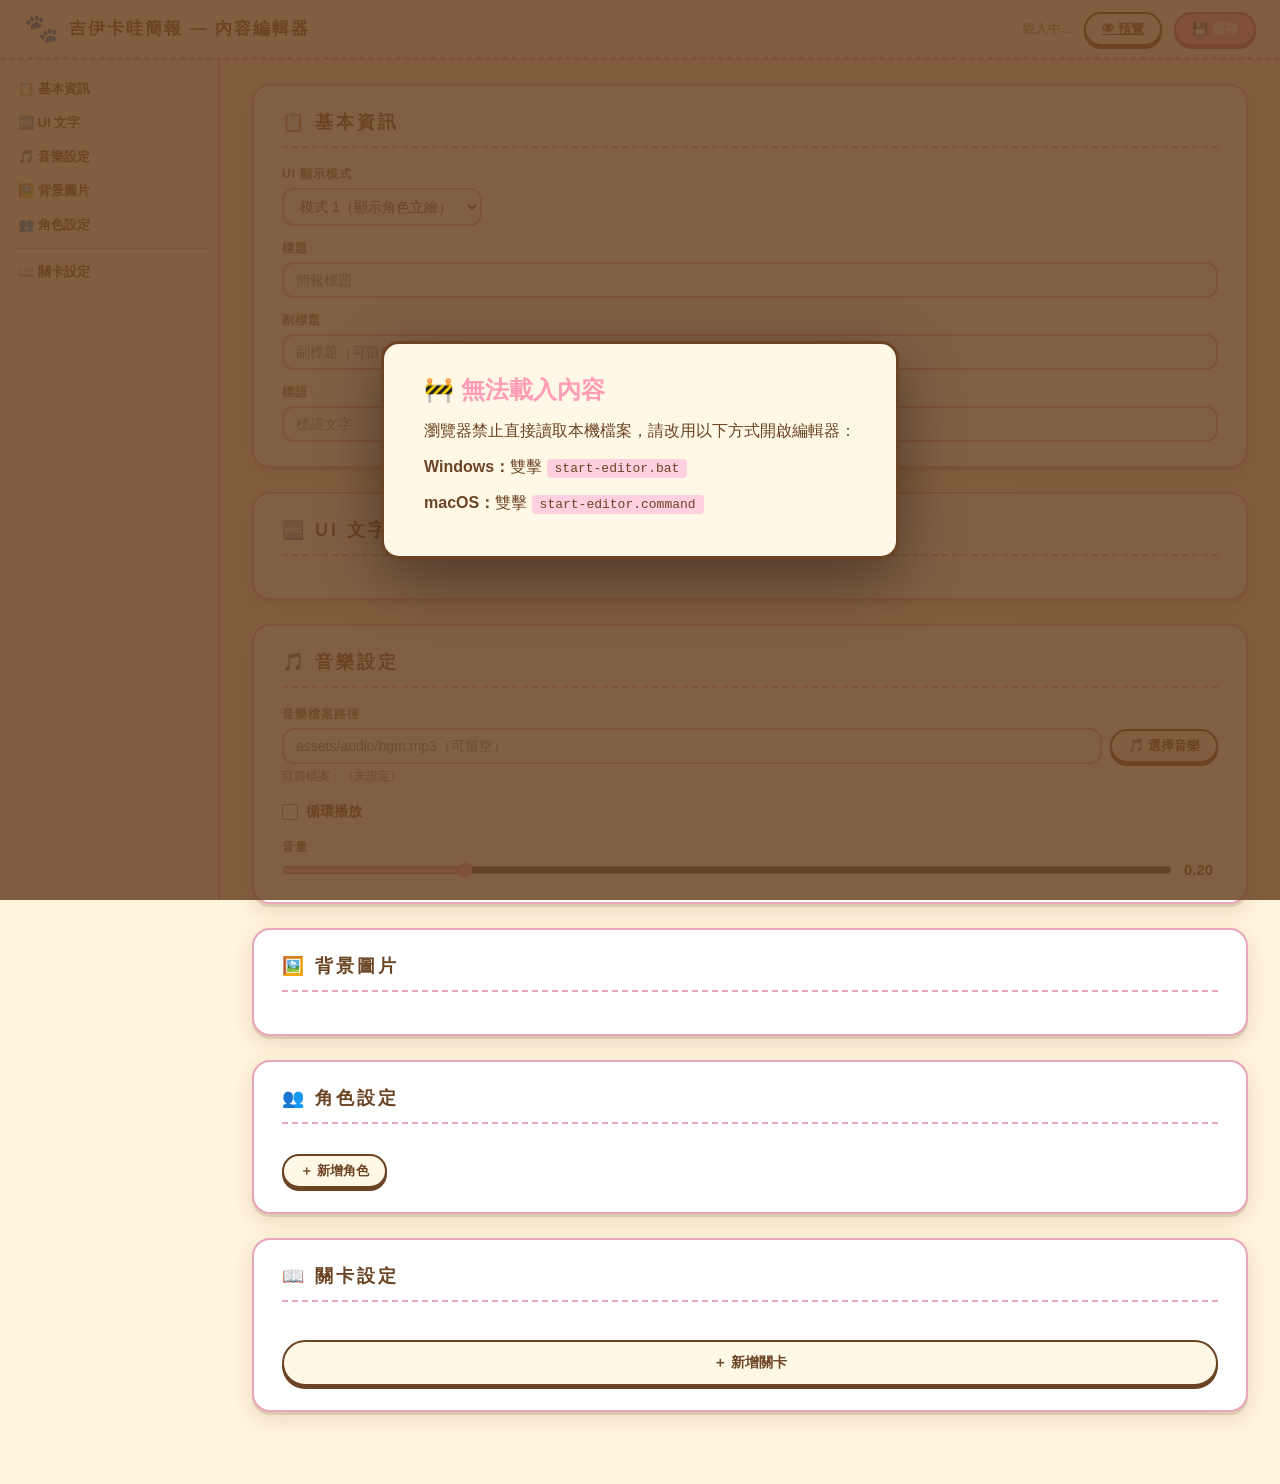
==== editor.html @ a942330a "feat: 新增內容編輯器" ====
<!DOCTYPE html>
<html lang="zh-Hant">
<head>
<meta charset="UTF-8">
<meta name="viewport" content="width=device-width,initial-scale=1">
<title>內容編輯器 — 吉伊卡哇敏捷簡報</title>
<style>
/* ============================================================
   CSS 變數（與 style.css 完全一致）
   ============================================================ */
:root {
  --pink:        #FFD1E0;
  --pink-deep:   #FF9DB7;
  --cream:       #FFF8E7;
  --brown:       #6B4423;
  --brown-soft:  #8B6B47;
  --mint:        #7FC8A9;
  --gold:        #FFB84D;
  --sky:         #CFE8F5;
  --bg:          #FFF4DC;
  --line:        #E8A6B8;
  --shadow:      rgba(107,68,35,0.15);
  --shadow-deep: rgba(107,68,35,0.3);
  --font-tc:     "Noto Sans TC","PingFang TC","微軟正黑體",sans-serif;
  --radius:      18px;
  --radius-sm:   12px;
  --header-h:    60px;
  --sidebar-w:   220px;
}

/* ── 基礎重設 ── */
*   { box-sizing: border-box; margin: 0; padding: 0; }
[hidden] { display: none !important; }
body {
  font-family: var(--font-tc);
  color: var(--brown);
  background: var(--bg);
  min-height: 100vh;
}

/* ============================================================
   Header（固定頂部）
   ============================================================ */
#top-header {
  position: fixed; top: 0; left: 0; right: 0;
  height: var(--header-h); z-index: 1000;
  display: flex; align-items: center; justify-content: space-between;
  padding: 0 24px;
  background: rgba(255,248,231,0.97);
  border-bottom: 3px dashed var(--line);
  backdrop-filter: blur(4px);
}
.header-left  { display: flex; align-items: center; gap: 10px; }
.header-logo  { font-size: 28px; }
.header-title { font-size: 17px; font-weight: 900; color: var(--brown); letter-spacing: 2px; }
.header-right { display: flex; align-items: center; gap: 12px; }
.save-status  {
  font-size: 13px; color: var(--brown-soft);
  min-width: 90px; text-align: right;
}
.save-status.ok    { color: var(--mint); font-weight: 700; }
.save-status.error { color: #c00; font-weight: 700; }

/* ============================================================
   Sidebar（固定左側導覽）
   ============================================================ */
#sidebar {
  position: fixed; top: var(--header-h); left: 0; bottom: 0;
  width: var(--sidebar-w); z-index: 100;
  background: var(--cream);
  border-right: 2px solid var(--line);
  overflow-y: auto; padding: 12px 0;
}
.nav-link, .nav-sub-link {
  display: block; padding: 8px 18px;
  color: var(--brown); text-decoration: none;
  font-size: 13px; font-weight: 700;
  transition: background 0.12s;
  white-space: nowrap; overflow: hidden; text-overflow: ellipsis;
}
.nav-link:hover, .nav-sub-link:hover { background: var(--pink); }
.nav-sub-link {
  font-size: 11px; font-weight: 400; padding-left: 30px;
  color: var(--brown-soft);
}
.nav-divider { height: 1px; background: var(--line); margin: 6px 12px; }

/* ============================================================
   主內容區
   ============================================================ */
#main-content {
  margin-left: var(--sidebar-w);
  padding: calc(var(--header-h) + 24px) 32px 48px;
  min-height: 100vh;
}

/* ============================================================
   Section 卡片
   ============================================================ */
.editor-section {
  background: white;
  border-radius: var(--radius);
  border: 2px solid var(--line);
  box-shadow: 0 3px 0 var(--shadow), 0 6px 20px var(--shadow);
  padding: 24px 28px;
  margin-bottom: 24px;
  scroll-margin-top: calc(var(--header-h) + 16px);
}
.section-title {
  font-size: 18px; font-weight: 900;
  color: var(--brown); letter-spacing: 3px;
  margin-bottom: 18px; padding-bottom: 12px;
  border-bottom: 2px dashed var(--line);
}

/* ============================================================
   按鈕（與 index.html .btn 一致）
   ============================================================ */
.btn {
  padding: 6px 16px;
  border-radius: 999px;
  background: var(--cream);
  color: var(--brown);
  font-weight: 700; font-size: 13px;
  font-family: var(--font-tc);
  border: 2px solid var(--brown);
  box-shadow: 0 3px 0 var(--brown);
  cursor: pointer;
  transition: all 0.12s ease;
  white-space: nowrap;
  user-select: none;
}
.btn:hover  { transform: translateY(-1px); box-shadow: 0 4px 0 var(--brown); }
.btn:active { transform: translateY(2px);  box-shadow: 0 1px 0 var(--brown); }
.btn:disabled { opacity: 0.4; cursor: not-allowed; transform: none; }
.btn.primary {
  background: var(--pink-deep); color: #fff;
  border-color: #b85a75; box-shadow: 0 3px 0 #b85a75;
}
.btn.primary:hover { box-shadow: 0 4px 0 #b85a75; }
.btn.danger {
  background: #fff0f0; color: #c00;
  border-color: #f99; box-shadow: 0 3px 0 #fcc;
}
.btn.danger:hover { background: #ffe5e5; }
.btn-lg { padding: 10px 28px; font-size: 16px; }

/* ============================================================
   表單元件
   ============================================================ */
.field-label {
  display: block; font-size: 12px; font-weight: 700;
  color: var(--brown-soft); letter-spacing: 1px;
  margin-bottom: 5px; margin-top: 14px;
}
.field-label:first-child { margin-top: 0; }
.field-input, .field-textarea, .field-select {
  width: 100%; padding: 8px 12px;
  border: 2px solid var(--line); border-radius: var(--radius-sm);
  background: #fff; color: var(--brown);
  font-family: var(--font-tc); font-size: 14px;
  transition: border-color 0.15s;
}
.field-input:focus, .field-textarea:focus, .field-select:focus {
  outline: none; border-color: var(--pink-deep);
  box-shadow: 0 0 0 3px rgba(255,157,183,0.2);
}
.field-textarea { resize: vertical; min-height: 60px; }
.field-select   { cursor: pointer; }

.upload-row {
  display: flex; gap: 8px; align-items: center; margin-bottom: 4px;
}
.upload-row .field-input { flex: 1; }

.inline-check {
  display: flex; align-items: center; gap: 8px; padding: 4px 0;
}
.inline-check input[type=checkbox] {
  width: 16px; height: 16px; accent-color: var(--pink-deep); cursor: pointer;
}
.inline-check label { font-size: 14px; font-weight: 700; color: var(--brown); cursor: pointer; }

/* ============================================================
   UI 文字欄位格狀佈局
   ============================================================ */
#ui-fields-grid {
  display: grid; grid-template-columns: repeat(auto-fill, minmax(250px, 1fr));
  gap: 6px 20px;
}
#ui-fields-grid .field-label { margin-top: 0; }

/* ============================================================
   音樂設定
   ============================================================ */
.audio-info { font-size: 12px; color: var(--brown-soft); margin-bottom: 4px; }
.volume-row { display: flex; align-items: center; gap: 12px; }
.volume-row input[type=range] { flex: 1; accent-color: var(--pink-deep); }
.volume-val { font-weight: 900; color: var(--brown); min-width: 34px; font-size: 15px; }

/* ============================================================
   背景圖片
   ============================================================ */
.bg-card {
  border: 2px solid var(--line); border-radius: var(--radius-sm);
  overflow: hidden; margin-bottom: 14px;
}
.bg-card-inner {
  display: flex; gap: 16px; padding: 14px;
  background: var(--cream); align-items: flex-start;
}
.bg-preview-wrap {
  width: 160px; height: 90px; flex-shrink: 0;
  background: var(--sky); border-radius: 8px; overflow: hidden;
  display: flex; align-items: center; justify-content: center;
}
.bg-preview-img { width: 100%; height: 100%; object-fit: cover; }
.bg-controls { flex: 1; }
.bg-label { font-size: 14px; font-weight: 900; color: var(--brown); margin-bottom: 10px; }

/* ============================================================
   角色卡片格狀佈局
   ============================================================ */
#characters-container {
  display: grid; grid-template-columns: repeat(auto-fill, minmax(230px, 1fr)); gap: 14px;
}
.char-card {
  border: 2px solid var(--line); border-radius: var(--radius-sm);
  overflow: hidden; background: white;
  box-shadow: 0 2px 0 var(--shadow);
}
.char-card-header {
  padding: 12px; display: flex; align-items: flex-start;
  gap: 8px; background: var(--pink);
  border-bottom: 2px solid var(--line);
}
.char-img-wrap { position: relative; width: 76px; flex-shrink: 0; }
.char-preview-img {
  width: 76px; height: 76px; object-fit: contain;
  border-radius: 8px; background: transparent; display: block;
}
.char-upload-btn {
  display: block; width: 100%; margin-top: 5px;
  font-size: 10px; padding: 3px 6px; text-align: center;
}
.char-card-meta { flex: 1; min-width: 0; }
.char-key-input {
  font-family: monospace !important;
  font-size: 13px; padding: 5px 8px !important;
  letter-spacing: 0.5px;
}
.char-delete-btn {
  flex-shrink: 0; padding: 4px 9px !important;
  font-size: 12px !important; align-self: flex-start;
}
.char-card-body { padding: 12px 14px; }
.color-row { display: flex; align-items: center; gap: 8px; margin-top: 4px; }
.color-row input[type=color] {
  width: 34px; height: 34px;
  border: 2px solid var(--line); border-radius: 8px;
  cursor: pointer; padding: 2px; background: white;
}
.color-text { flex: 1; }
.color-preview {
  width: 22px; height: 22px; border-radius: 50%;
  border: 2px solid var(--line); flex-shrink: 0;
}

/* ============================================================
   關卡卡片
   ============================================================ */
.slides-wrapper { display: flex; flex-direction: column; gap: 14px; }
.slide-card {
  border: 2px solid var(--line); border-radius: var(--radius-sm);
  overflow: hidden; background: white; box-shadow: 0 2px 0 var(--shadow);
}
.slide-card-header {
  display: flex; align-items: center; gap: 10px;
  padding: 10px 16px; background: var(--cream);
  border-bottom: 2px dashed var(--line);
}
.slide-badge {
  width: 28px; height: 28px; border-radius: 50%;
  background: var(--pink-deep); color: white;
  display: flex; align-items: center; justify-content: center;
  font-weight: 900; font-size: 14px; flex-shrink: 0;
}
.slide-title-inline { flex: 1; font-size: 14px; font-weight: 700; }
.slide-card-actions { display: flex; gap: 5px; }
.slide-card-actions .btn { padding: 4px 10px; font-size: 12px; }
.slide-card-body { padding: 14px 16px; }

/* ── 關卡內子區塊 ── */
.field-section {
  margin-bottom: 12px; padding: 12px 14px;
  background: var(--cream); border-radius: var(--radius-sm);
  border: 1px solid var(--line);
}
.field-section:last-child { margin-bottom: 0; }
.field-section-title {
  font-size: 12px; font-weight: 900; color: var(--brown);
  letter-spacing: 2px; margin-bottom: 10px; padding-bottom: 6px;
  border-bottom: 1px dashed var(--line);
}

/* ============================================================
   地標編輯器（地圖預覽 + 拖曳）
   ============================================================ */
.landmark-editor {
  display: flex; gap: 16px; align-items: flex-start; flex-wrap: wrap;
}
.landmark-fields { width: 160px; flex-shrink: 0; }
.xy-row { display: flex; gap: 8px; }
.xy-item { flex: 1; min-width: 0; }
.xy-item .field-input { padding: 6px 8px; width: 100%; }

.emoji-row { display: flex; flex-direction: column; gap: 6px; }
.emoji-input { font-size: 18px !important; width: 60px !important; text-align: center; }
.emoji-presets { display: flex; flex-wrap: wrap; gap: 4px; }
.emoji-preset-btn {
  width: 28px; height: 28px; padding: 0;
  border-radius: 6px; font-size: 16px;
  background: var(--cream); border: 1px solid var(--line);
  cursor: pointer; transition: background 0.1s;
  display: flex; align-items: center; justify-content: center;
}
.emoji-preset-btn:hover { background: var(--pink); }

.landmark-map-preview {
  position: relative; flex: 1; min-width: 200px; max-width: 50%;
  border-radius: var(--radius-sm); border: 2px solid var(--line);
  overflow: hidden; cursor: crosshair;
  box-shadow: 0 2px 8px var(--shadow);
  background: var(--sky);
}
.lm-map-img {
  display: block; width: 100%; height: auto;
  pointer-events: none; user-select: none;
}
.lm-pin {
  position: absolute; transform: translate(-50%, -50%);
  font-size: 24px; cursor: grab;
  filter: drop-shadow(0 2px 5px rgba(0,0,0,0.5));
  user-select: none; touch-action: none; z-index: 2;
}
.lm-pin:active { cursor: grabbing; filter: drop-shadow(0 2px 12px rgba(0,0,0,0.8)); }
.lm-preview-hint {
  position: absolute; bottom: 0; left: 0; right: 0;
  text-align: center; font-size: 10px; color: var(--brown);
  background: rgba(255,248,231,0.88); padding: 3px 0;
  pointer-events: none;
}

/* ============================================================
   角色勾選方塊
   ============================================================ */
.chars-container { display: flex; flex-wrap: wrap; gap: 8px; }
.char-check-label {
  display: flex; align-items: center; gap: 5px;
  padding: 4px 10px 4px 6px;
  border: 2px solid var(--line); border-radius: 999px;
  cursor: pointer; font-size: 12px; font-weight: 700;
  background: white; transition: background 0.12s, border-color 0.12s;
  user-select: none;
}
.char-check-label.checked { background: var(--pink); border-color: var(--pink-deep); }
.char-check-label input[type=checkbox] { display: none; }
.char-check-img {
  width: 22px; height: 22px; object-fit: contain; border-radius: 4px;
}

/* ============================================================
   重點列表
   ============================================================ */
.points-list { display: flex; flex-direction: column; gap: 8px; margin-bottom: 8px; }
.point-row {
  display: flex; align-items: flex-start; gap: 8px;
  padding: 8px; background: white;
  border: 1px solid var(--line); border-radius: var(--radius-sm);
}
.point-type-badge {
  flex-shrink: 0; font-size: 10px; font-weight: 700;
  padding: 2px 8px; border-radius: 999px; white-space: nowrap;
}
.text-badge { background: var(--sky);  color: var(--brown); }
.img-badge  { background: var(--pink); color: var(--brown); }
.point-value { flex: 1; }
.point-thumb {
  width: 56px; height: 56px; object-fit: cover;
  border-radius: 6px; flex-shrink: 0;
}
.point-actions { display: flex; flex-direction: column; gap: 4px; flex-shrink: 0; }
.point-actions .btn { padding: 3px 8px; font-size: 11px; }
.add-btns { display: flex; gap: 8px; flex-wrap: wrap; }

/* ============================================================
   對話腳本列表
   ============================================================ */
.dialogues-list { display: flex; flex-direction: column; gap: 8px; margin-bottom: 8px; }
.dialogue-row {
  display: flex; gap: 8px; align-items: flex-start;
  padding: 8px; background: white;
  border: 1px solid var(--line); border-radius: var(--radius-sm);
}
.dlg-speaker { flex-shrink: 0; max-width: 110px; }
.dlg-text { flex: 1; }
.dlg-actions { display: flex; flex-direction: column; gap: 4px; flex-shrink: 0; }
.dlg-actions .btn { padding: 3px 8px; font-size: 11px; }

/* ============================================================
   Toast 通知
   ============================================================ */
#toast {
  position: fixed; bottom: 24px; right: 24px;
  padding: 12px 22px; border-radius: 999px;
  font-weight: 700; font-size: 14px;
  z-index: 9999; box-shadow: 0 4px 16px rgba(0,0,0,0.15);
}
#toast.toast-ok    { background: var(--mint); color: white; }
#toast.toast-error { background: #d44; color: white; }
@keyframes toastIn {
  from { opacity: 0; transform: translateY(12px); }
  to   { opacity: 1; transform: translateY(0); }
}
#toast:not([hidden]) { animation: toastIn 0.2s ease; }

/* ============================================================
   捲動條
   ============================================================ */
#sidebar::-webkit-scrollbar { width: 5px; }
#sidebar::-webkit-scrollbar-thumb { background: var(--line); border-radius: 3px; }

/* ── 新增關卡按鈕 ── */
#btn-add-slide {
  width: 100%; padding: 12px; font-size: 14px;
  text-align: center; margin-top: 20px;
}

/* ── 載入失敗提示（與 index.html 一致） ── */
.load-error {
  position: fixed; inset: 0;
  background: rgba(107,68,35,0.85);
  display: flex; align-items: center; justify-content: center;
  z-index: 9999;
}
.load-error[hidden] { display: none; }
.load-error-box {
  background: var(--cream);
  border: 3px solid var(--brown);
  border-radius: var(--radius);
  padding: 30px 40px; max-width: 560px;
  box-shadow: 0 20px 60px rgba(0,0,0,0.4);
}
.load-error-box h2 { color: var(--pink-deep); margin-bottom: 12px; }
.load-error-box p  { color: var(--brown); margin: 10px 0; line-height: 1.6; }
.load-error-box code {
  background: var(--pink); padding: 2px 8px;
  border-radius: 4px; color: var(--brown);
}
</style>
</head>
<body>

<!-- ════════ 固定頂部 Header ════════ -->
<header id="top-header">
  <div class="header-left">
    <span class="header-logo">🐾</span>
    <span class="header-title">吉伊卡哇簡報 — 內容編輯器</span>
  </div>
  <div class="header-right">
    <span id="save-status" class="save-status"></span>
    <a href="index.html" target="_blank" class="btn" title="在新分頁預覽簡報">👁 預覽</a>
    <button id="btn-save" class="btn primary">💾 儲存</button>
  </div>
</header>

<!-- ════════ 側邊導覽 ════════ -->
<nav id="sidebar">
  <a class="nav-link" href="#section-basic">📋 基本資訊</a>
  <a class="nav-link" href="#section-ui">🔤 UI 文字</a>
  <a class="nav-link" href="#section-audio">🎵 音樂設定</a>
  <a class="nav-link" href="#section-backgrounds">🖼️ 背景圖片</a>
  <a class="nav-link" href="#section-characters">👥 角色設定</a>
  <div class="nav-divider"></div>
  <div id="nav-slides">
    <a class="nav-link" href="#section-slides">📖 關卡設定</a>
  </div>
</nav>

<!-- ════════ 主內容 ════════ -->
<main id="main-content">

  <!-- ── 區塊 1：基本資訊 ── -->
  <section id="section-basic" class="editor-section">
    <h2 class="section-title">📋 基本資訊</h2>
    <label class="field-label">UI 顯示模式</label>
    <select id="f-mode" class="field-select" style="width:auto">
      <option value="1">模式 1（顯示角色立繪）</option>
      <option value="2">模式 2（隱藏角色立繪）</option>
    </select>
    <label class="field-label">標題</label>
    <input type="text" id="f-meta-title" class="field-input" placeholder="簡報標題">
    <label class="field-label">副標題</label>
    <input type="text" id="f-meta-subtitle" class="field-input" placeholder="副標題（可留空）">
    <label class="field-label">標語</label>
    <input type="text" id="f-meta-tagline" class="field-input" placeholder="標語文字">
  </section>

  <!-- ── 區塊 2：UI 文字 ── -->
  <section id="section-ui" class="editor-section">
    <h2 class="section-title">🔤 UI 文字</h2>
    <div id="ui-fields-grid"></div>
  </section>

  <!-- ── 區塊 3：音樂設定 ── -->
  <section id="section-audio" class="editor-section">
    <h2 class="section-title">🎵 音樂設定</h2>
    <label class="field-label">音樂檔案路徑</label>
    <div class="upload-row">
      <input type="text" id="f-audio-src" class="field-input" placeholder="assets/audio/bgm.mp3（可留空）">
      <button class="btn" onclick="document.getElementById('fi-audio').click()">🎵 選擇音樂</button>
      <input type="file" id="fi-audio" accept=".mp3,.wav,.ogg,.m4a" style="display:none">
    </div>
    <div class="audio-info">目前檔案：<span id="audio-current">（未設定）</span></div>
    <div class="inline-check" style="margin-top:14px">
      <input type="checkbox" id="f-audio-loop">
      <label for="f-audio-loop">循環播放</label>
    </div>
    <label class="field-label">音量</label>
    <div class="volume-row">
      <input type="range" id="f-audio-volume" min="0" max="1" step="0.05" value="0.2">
      <span class="volume-val" id="audio-vol-display">0.20</span>
    </div>
  </section>

  <!-- ── 區塊 4：背景圖片 ── -->
  <section id="section-backgrounds" class="editor-section">
    <h2 class="section-title">🖼️ 背景圖片</h2>
    <div id="backgrounds-container"></div>
  </section>

  <!-- ── 區塊 5：角色設定 ── -->
  <section id="section-characters" class="editor-section">
    <h2 class="section-title">👥 角色設定</h2>
    <div id="characters-container"></div>
    <button class="btn" id="btn-add-char" style="margin-top:12px">＋ 新增角色</button>
  </section>

  <!-- ── 區塊 6：關卡設定 ── -->
  <section id="section-slides" class="editor-section">
    <h2 class="section-title">📖 關卡設定</h2>
    <div id="slides-container" class="slides-wrapper"></div>
    <button class="btn" id="btn-add-slide">＋ 新增關卡</button>
  </section>

</main>

<!-- Toast 通知 -->
<div id="toast" hidden></div>

<!-- 載入失敗提示（直接雙擊開啟時顯示） -->
<div id="load-error" class="load-error" hidden>
  <div class="load-error-box">
    <h2>🚧 無法載入內容</h2>
    <p>瀏覽器禁止直接讀取本機檔案，請改用以下方式開啟編輯器：</p>
    <p><strong>Windows：</strong>雙擊 <code>start-editor.bat</code></p>
    <p><strong>macOS：</strong>雙擊 <code>start-editor.command</code></p>
  </div>
</div>

<!-- ════════════════════════════════════════════════════════════
     JavaScript
     ════════════════════════════════════════════════════════════ -->
<script>
"use strict";

// ── 全域狀態 ──────────────────────────────────────────────────
let content  = null;
let isDirty  = false;

const IMG_EXT_RE = /\.(png|jpe?g|gif|webp|svg)$/i;

const UI_FIELD_DEFS = [
  ["enterButton",       "進入按鈕文字"],
  ["backToMap",         "返回地圖按鈕"],
  ["prev",              "上一關按鈕"],
  ["next",              "下一關按鈕"],
  ["progressLabel",     "進度標籤"],
  ["mapTitle",          "地圖標題"],
  ["mapHint",           "地圖提示文字"],
  ["allClearTitle",     "全通關標題"],
  ["allClearText",      "全通關說明"],
  ["resetConfirmTitle", "重置確認標題"],
  ["resetConfirmText",  "重置確認說明"],
  ["skipHint",          "跳過提示"],
  ["resetProgress",     "重置按鈕文字"],
  ["dialogueEnd",       "對話結束標記"],
];

// ── 初始化 ────────────────────────────────────────────────────
document.addEventListener("DOMContentLoaded", init);

async function init() {
  showStatus("載入中...", "");
  try {
    const res = await fetch("/api/content");
    if (!res.ok) throw new Error("HTTP " + res.status);
    content = await res.json();
    renderAll();
    showStatus("已載入", "ok");
  } catch (e) {
    document.getElementById("load-error").hidden = false;
  }
}

function renderAll() {
  renderBasic();
  renderUI();
  renderAudio();
  renderBackgrounds();
  renderCharacters();
  renderSlides();
  setTimeout(bindDirtyTracking, 200);
}

// ── 區塊 1：基本資訊 ──────────────────────────────────────────
function renderBasic() {
  setVal("f-mode",          content.mode            ?? "1");
  setVal("f-meta-title",    content.meta?.title     ?? "");
  setVal("f-meta-subtitle", content.meta?.subtitle  ?? "");
  setVal("f-meta-tagline",  content.meta?.tagline   ?? "");
}

// ── 區塊 2：UI 文字 ───────────────────────────────────────────
function renderUI() {
  const grid = document.getElementById("ui-fields-grid");
  grid.innerHTML = "";
  UI_FIELD_DEFS.forEach(([key, label]) => {
    const div = document.createElement("div");
    div.innerHTML = `
      <label class="field-label">${escHtml(label)}</label>
      <input type="text" id="f-ui-${key}" class="field-input"
             value="${escHtml(content.ui?.[key] ?? "")}">
    `;
    grid.appendChild(div);
  });
}

// ── 區塊 3：音樂設定 ─────────────────────────────────────────
function renderAudio() {
  const cfg = content.audio || {};
  setVal("f-audio-src", cfg.src || "");
  document.getElementById("f-audio-loop").checked = cfg.loop !== false;
  const vol = typeof cfg.volume === "number" ? cfg.volume : 0.2;
  document.getElementById("f-audio-volume").value = vol;
  document.getElementById("audio-vol-display").textContent = vol.toFixed(2);
  document.getElementById("audio-current").textContent =
    cfg.src ? cfg.src.split("/").pop() : "（未設定）";

  document.getElementById("f-audio-volume").addEventListener("input", function () {
    document.getElementById("audio-vol-display").textContent =
      parseFloat(this.value).toFixed(2);
  });

  document.getElementById("fi-audio").addEventListener("change", function () {
    handleMediaUpload(this, "assets/audio", "f-audio-src", null, null, path => {
      document.getElementById("audio-current").textContent = path.split("/").pop();
    });
  });
}

// ── 區塊 4：背景圖片 ─────────────────────────────────────────
function renderBackgrounds() {
  const container = document.getElementById("backgrounds-container");
  const bg = content.backgrounds || {};
  const entries = [
    ["welcome", "歡迎頁背景"],
    ["map",     "地圖背景"],
  ];
  container.innerHTML = "";
  entries.forEach(([key, label]) => {
    const val = bg[key] || "";
    const card = document.createElement("div");
    card.className = "bg-card";
    card.innerHTML = `
      <div class="bg-card-inner">
        <div class="bg-preview-wrap">
          <img id="prev-bg-${key}" class="bg-preview-img"
               src="${escHtml(val)}" alt="${escHtml(label)}"
               onerror="this.style.opacity='0.2'" style="${val?'':'opacity:0.2'}">
        </div>
        <div class="bg-controls">
          <div class="bg-label">${escHtml(label)}</div>
          <div class="upload-row">
            <input type="text" id="f-bg-${key}" class="field-input"
                   value="${escHtml(val)}" placeholder="assets/images/backgrounds/">
            <button class="btn" onclick="document.getElementById('fi-bg-${key}').click()">🖼 選擇圖片</button>
            <input type="file" id="fi-bg-${key}" accept="image/*" style="display:none"
                   onchange="handleBgUpload(this,'${key}')">
          </div>
        </div>
      </div>
    `;
    container.appendChild(card);
  });
}

function handleBgUpload(fileInput, key) {
  handleMediaUpload(
    fileInput, "assets/images/backgrounds",
    `f-bg-${key}`, `prev-bg-${key}`, null,
    key === "map" ? path => {
      const ts = "?t=" + Date.now();
      document.querySelectorAll(".lm-map-img").forEach(img => { img.src = path + ts; });
    } : null
  );
}

// ── 區塊 5：角色設定 ─────────────────────────────────────────
function renderCharacters() {
  const container = document.getElementById("characters-container");
  container.innerHTML = "";
  Object.entries(content.characters || {}).forEach(([key, char]) => {
    container.appendChild(buildCharCard(key, char));
  });
}

function buildCharCard(key, char) {
  const div = document.createElement("div");
  div.className = "char-card";
  div.dataset.origKey = key;
  const color = char.color || "#FFD1E0";
  div.innerHTML = `
    <div class="char-card-header"
         style="background:${escColor(color)}22;border-bottom:2px solid ${escColor(color)}">
      <div class="char-img-wrap">
        <img class="char-preview-img"
             src="${escHtml(char.image||'')}" alt="${escHtml(char.name||key)}"
             onerror="this.src='assets/images/placeholder.svg'">
        <button class="btn char-upload-btn"
                onclick="this.closest('.char-card').querySelector('.char-file-input').click()">更換圖片</button>
        <input type="file" class="char-file-input" accept="image/*" style="display:none"
               onchange="handleCharUpload(this)">
        <input type="hidden" class="char-image-input" value="${escHtml(char.image||'')}">
      </div>
      <div class="char-card-meta">
        <label class="field-label" style="margin-top:0;margin-bottom:4px">角色代碼</label>
        <input type="text" class="char-key-input field-input"
               value="${escHtml(key)}" placeholder="英文小寫" spellcheck="false">
      </div>
      <button class="btn danger char-delete-btn"
              title="刪除角色" onclick="removeCharacter(this.closest('.char-card'))">🗑</button>
    </div>
    <div class="char-card-body">
      <label class="field-label">角色名稱</label>
      <input type="text" class="char-name-input field-input" value="${escHtml(char.name||'')}">
      <label class="field-label">成員姓名</label>
      <input type="text" class="char-member-input field-input" value="${escHtml(char.member||'')}">
      <label class="field-label">部門</label>
      <input type="text" class="char-dept-input field-input" value="${escHtml(char.department||'')}">
      <label class="field-label">特質</label>
      <input type="text" class="char-trait-input field-input" value="${escHtml(char.trait||'')}">
      <label class="field-label">代表色</label>
      <div class="color-row">
        <input type="color" class="char-colorpicker"
               value="${escColor(char.color)}" oninput="syncColorInCard(this)">
        <input type="text" class="char-color-input field-input color-text"
               value="${escHtml(char.color||'#ffffff')}" maxlength="7" placeholder="#RRGGBB"
               oninput="syncColorPickerInCard(this)">
        <span class="char-color-preview color-preview"
              style="background:${escColor(char.color)}"></span>
      </div>
    </div>
  `;
  return div;
}

async function handleCharUpload(fileInput) {
  const card = fileInput.closest(".char-card");
  const key  = card.querySelector(".char-key-input")?.value.trim() || "char";
  const ext  = (fileInput.files[0]?.name.split(".").pop() || "png").toLowerCase();
  const previewImg  = card.querySelector(".char-preview-img");
  const hiddenInput = card.querySelector(".char-image-input");

  if (previewImg && fileInput.files[0])
    previewImg.src = URL.createObjectURL(fileInput.files[0]);

  showStatus("上傳中...", "");
  try {
    const b64    = await readFileAsBase64(fileInput.files[0]);
    const result = await fetchUpload(`${key}.${ext}`, "assets/images/characters", b64);
    if (result.ok) {
      if (hiddenInput) hiddenInput.value = result.path;
      if (previewImg)  previewImg.src = result.path + "?t=" + Date.now();
      showStatus("上傳成功", "ok");
      showToast("圖片上傳成功");
    } else {
      showStatus("上傳失敗", "error");
      showToast("上傳失敗：" + result.error, "error");
    }
  } catch (e) {
    showStatus("上傳失敗", "error");
    showToast("上傳失敗：" + e.message, "error");
  }
}

function syncColorInCard(picker) {
  const card   = picker.closest(".char-card");
  const text   = card.querySelector(".char-color-input");
  const prev   = card.querySelector(".char-color-preview");
  const header = card.querySelector(".char-card-header");
  if (text)   text.value = picker.value;
  if (prev)   prev.style.background = picker.value;
  if (header) { header.style.background = picker.value + "22"; header.style.borderBottomColor = picker.value; }
}

function syncColorPickerInCard(textInput) {
  const card   = textInput.closest(".char-card");
  const picker = card.querySelector(".char-colorpicker");
  const prev   = card.querySelector(".char-color-preview");
  if (picker && /^#[0-9a-fA-F]{6}$/.test(textInput.value)) {
    picker.value = textInput.value;
    if (prev) prev.style.background = textInput.value;
  }
}

function addNewCharacter() {
  const container  = document.getElementById("characters-container");
  const usedKeys   = Array.from(container.querySelectorAll(".char-key-input")).map(i => i.value.trim());
  let i = 1, newKey;
  do { newKey = `char${i++}`; } while (usedKeys.includes(newKey));

  const card = buildCharCard(newKey, { name:"", member:"", department:"", trait:"", color:"#FFD1E0", image:"" });
  container.appendChild(card);
  card.scrollIntoView({ behavior: "smooth", block: "center" });
  setTimeout(() => {
    const ki = card.querySelector(".char-key-input");
    if (ki) { ki.focus(); ki.select(); }
  }, 200);
}

function removeCharacter(card) {
  const key = card.querySelector(".char-key-input")?.value || "此角色";
  if (!confirm(`確定要刪除角色「${key}」？\n\n注意：關卡設定中已勾選此角色的項目不會自動清除，儲存後請手動更新。`)) return;
  card.remove();
}

function collectCharacters() {
  const result = {};
  document.querySelectorAll(".char-card").forEach(card => {
    const key = card.querySelector(".char-key-input")?.value.trim();
    if (!key) return;
    result[key] = {
      name:       card.querySelector(".char-name-input")?.value   || "",
      member:     card.querySelector(".char-member-input")?.value  || "",
      department: card.querySelector(".char-dept-input")?.value    || "",
      trait:      card.querySelector(".char-trait-input")?.value   || "",
      color:      card.querySelector(".char-color-input")?.value   || "#ffffff",
      image:      card.querySelector(".char-image-input")?.value   || "",
    };
  });
  return result;
}

// ── 區塊 6：關卡設定 ─────────────────────────────────────────
function renderSlides() {
  const container = document.getElementById("slides-container");
  container.innerHTML = "";
  const charKeys = Object.keys(content.characters || {});
  (content.slides || []).forEach((slide, idx) => {
    container.appendChild(buildSlideCard(slide, idx, charKeys));
  });
  (content.slides || []).forEach((_, idx) => bindLandmarkPreview(idx));
  updateSidebarSlides();
}

function rerenderSlides(slides) {
  const container = document.getElementById("slides-container");
  container.innerHTML = "";
  const charKeys = Object.keys(content.characters || {});
  slides.forEach((slide, idx) => container.appendChild(buildSlideCard(slide, idx, charKeys)));
  slides.forEach((_, idx) => bindLandmarkPreview(idx));
  updateSidebarSlides();
}

function buildSlideCard(slide, idx, charKeys) {
  const lm = slide.landmark || {};
  const div = document.createElement("div");
  div.className = "slide-card";
  div.id = `slide-card-${idx}`;

  // 角色勾選方塊
  const charHTML = charKeys.map(k => {
    const char = content.characters[k];
    const checked = (slide.characters || []).includes(k);
    return `
      <label class="char-check-label${checked?" checked":""}">
        <input type="checkbox" value="${k}" ${checked?"checked":""}>
        <img src="${escHtml(char?.image||'')}" alt="${escHtml(char?.name||k)}"
             onerror="this.src='assets/images/placeholder.svg'" class="char-check-img">
        ${escHtml(char?.name || k)}
      </label>
    `;
  }).join("");

  div.innerHTML = `
    <div class="slide-card-header">
      <span class="slide-badge">${idx + 1}</span>
      <input type="text" class="field-input slide-title-inline"
             id="f-slide-${idx}-title" value="${escHtml(slide.title||'')}" placeholder="關卡標題">
      <div class="slide-card-actions">
        <button class="btn" onclick="moveSlide(${idx},-1)" ${idx===0?'disabled':''}>↑</button>
        <button class="btn" onclick="moveSlide(${idx},1)">↓</button>
        <button class="btn danger" onclick="removeSlide(${idx})">🗑</button>
      </div>
    </div>
    <div class="slide-card-body">

      <div class="field-section">
        <div class="field-section-title">🗺 地標設定</div>
        <div class="landmark-editor">
          <div class="landmark-fields">
            <label class="field-label">圖示（Emoji）</label>
            <div class="emoji-row">
              <input type="text" id="f-slide-${idx}-lm-icon" class="field-input emoji-input"
                     value="${escHtml(lm.icon||'')}" maxlength="4" placeholder="📍">
              <div class="emoji-presets">
                ${["⛩️","🏠","📚","🐉","🏛️","📜","🍻","🌟","🎯","🗡️","🔮","🎪","🏆","🌸"].map(e =>
                  `<button class="emoji-preset-btn" onclick="setEmoji(${idx},'${e}')">${e}</button>`
                ).join("")}
              </div>
            </div>
            <label class="field-label">地標名稱</label>
            <input type="text" id="f-slide-${idx}-lm-name" class="field-input"
                   value="${escHtml(lm.name||'')}" placeholder="地標名稱">
            <label class="field-label" style="margin-top:8px">X 位置 (0–100)</label>
            <input type="number" id="f-slide-${idx}-lm-x" class="field-input"
                   value="${lm.x??50}" min="0" max="100" step="0.1">
            <label class="field-label" style="margin-top:8px">Y 位置 (0–100)</label>
            <input type="number" id="f-slide-${idx}-lm-y" class="field-input"
                   value="${lm.y??50}" min="0" max="100" step="0.1">
          </div>
          <div class="landmark-map-preview" id="lm-preview-${idx}">
            <img class="lm-map-img" src="assets/images/backgrounds/map.png"
                 alt="地圖預覽" draggable="false">
            <div class="lm-pin" id="lm-pin-${idx}"
                 style="left:${lm.x??50}%;top:${lm.y??50}%">
              <span class="lm-pin-icon">${escHtml(lm.icon||'📍')}</span>
            </div>
            <div class="lm-preview-hint">拖曳或點擊設定位置</div>
          </div>
        </div>
      </div>

      <div class="field-section">
        <div class="field-section-title">📋 基本資訊</div>
        <label class="field-label">副標題</label>
        <input type="text" id="f-slide-${idx}-subtitle" class="field-input"
               value="${escHtml(slide.subtitle||'')}" placeholder="副標題">
      </div>

      <div class="field-section">
        <div class="field-section-title">👥 出場角色</div>
        <div class="chars-container">${charHTML}</div>
      </div>

      <div class="field-section">
        <div class="field-section-title">📌 重點內容</div>
        <div id="points-list-${idx}" class="points-list"></div>
        <div class="add-btns">
          <button class="btn" onclick="addPoint(${idx},'text')">＋ 文字重點</button>
          <button class="btn" onclick="addPoint(${idx},'image')">＋ 圖片重點</button>
        </div>
      </div>

      <div class="field-section">
        <div class="field-section-title">💬 對話腳本</div>
        <div id="dialogues-list-${idx}" class="dialogues-list"></div>
        <button class="btn" onclick="addDialogue(${idx})">＋ 新增對話</button>
      </div>

    </div>
  `;

  // 初始化角色 checkbox 點擊樣式
  div.querySelectorAll(".char-check-label").forEach(label => {
    const cb = label.querySelector("input[type=checkbox]");
    cb.addEventListener("change", () => label.classList.toggle("checked", cb.checked));
  });

  // 渲染 points / dialogues（div 尚未入 DOM，傳入 div 作為查詢範圍）
  renderPoints(idx, slide.points || [], div);
  renderDialogues(idx, slide.dialogues || [], div);
  return div;
}

// ── 地圖拖曳 ─────────────────────────────────────────────────
function bindLandmarkPreview(idx) {
  const preview = document.getElementById(`lm-preview-${idx}`);
  const pin     = document.getElementById(`lm-pin-${idx}`);
  const xIn     = document.getElementById(`f-slide-${idx}-lm-x`);
  const yIn     = document.getElementById(`f-slide-${idx}-lm-y`);
  const iconIn  = document.getElementById(`f-slide-${idx}-lm-icon`);
  if (!preview || !pin || !xIn || !yIn) return;

  // icon 輸入 → 更新 pin 文字
  if (iconIn) iconIn.addEventListener("input", () => {
    const span = pin.querySelector(".lm-pin-icon");
    if (span) span.textContent = iconIn.value || "📍";
  });

  // 數值輸入 → 移動 pin
  const syncPin = () => {
    pin.style.left = xIn.value + "%";
    pin.style.top  = yIn.value + "%";
  };
  xIn.addEventListener("input", syncPin);
  yIn.addEventListener("input", syncPin);

  // 拖曳 pin
  let dragging = false;
  pin.addEventListener("pointerdown", e => {
    dragging = true;
    pin.setPointerCapture(e.pointerId);
    e.preventDefault(); e.stopPropagation();
  });
  pin.addEventListener("pointermove", e => {
    if (!dragging) return;
    const rect = preview.getBoundingClientRect();
    const x = +clamp((e.clientX - rect.left) / rect.width  * 100, 0, 100).toFixed(1);
    const y = +clamp((e.clientY - rect.top)  / rect.height * 100, 0, 100).toFixed(1);
    xIn.value = x; yIn.value = y;
    pin.style.left = x + "%"; pin.style.top = y + "%";
  });
  pin.addEventListener("pointerup", () => { dragging = false; });

  // 點擊預覽空白處設定座標
  preview.addEventListener("click", e => {
    if (e.target === pin || pin.contains(e.target)) return;
    const rect = preview.getBoundingClientRect();
    const x = +clamp((e.clientX - rect.left) / rect.width  * 100, 0, 100).toFixed(1);
    const y = +clamp((e.clientY - rect.top)  / rect.height * 100, 0, 100).toFixed(1);
    xIn.value = x; yIn.value = y;
    pin.style.left = x + "%"; pin.style.top = y + "%";
  });
}

function setEmoji(slideIdx, emoji) {
  const input = document.getElementById(`f-slide-${slideIdx}-lm-icon`);
  if (!input) return;
  input.value = emoji;
  input.dispatchEvent(new Event("input"));
}

// ── 重點列表 ─────────────────────────────────────────────────
function renderPoints(slideIdx, points, context) {
  const root = context || document;
  const list = root.querySelector ? root.querySelector(`#points-list-${slideIdx}`)
                                   : document.getElementById(`points-list-${slideIdx}`);
  if (!list) return;
  list.innerHTML = "";
  points.forEach((p, i) => list.appendChild(buildPointRow(slideIdx, i, String(p))));
}

function buildPointRow(slideIdx, pIdx, value) {
  const isImg = IMG_EXT_RE.test(value.trim());
  const div   = document.createElement("div");
  div.className = "point-row";

  if (isImg) {
    const src = value.includes("/") ? value : `assets/images/points/${value}`;
    div.innerHTML = `
      <span class="point-type-badge img-badge">🖼 圖片</span>
      <img class="point-thumb" src="${escHtml(src)}" alt=""
           onerror="this.src='assets/images/placeholder.svg'">
      <input type="text" class="point-value field-input" value="${escHtml(value)}" readonly>
      <button class="btn" onclick="this.nextElementSibling.click()">更換</button>
      <input type="file" accept="image/*" style="display:none"
             onchange="handlePointImgReplace(this,${slideIdx},${pIdx})">
      <div class="point-actions">
        <button class="btn" onclick="movePoint(${slideIdx},${pIdx},-1)">↑</button>
        <button class="btn" onclick="movePoint(${slideIdx},${pIdx},1)">↓</button>
        <button class="btn danger" onclick="removePoint(${slideIdx},${pIdx})">✕</button>
      </div>
    `;
  } else {
    div.innerHTML = `
      <span class="point-type-badge text-badge">✏️ 文字</span>
      <textarea class="point-value field-textarea" rows="2"
                placeholder="支援 **粗體** 格式">${escHtml(value)}</textarea>
      <div class="point-actions">
        <button class="btn" onclick="movePoint(${slideIdx},${pIdx},-1)">↑</button>
        <button class="btn" onclick="movePoint(${slideIdx},${pIdx},1)">↓</button>
        <button class="btn danger" onclick="removePoint(${slideIdx},${pIdx})">✕</button>
      </div>
    `;
  }
  return div;
}

function addPoint(slideIdx, type) {
  const list = document.getElementById(`points-list-${slideIdx}`);
  if (!list) return;
  if (type === "image") {
    const fi = document.createElement("input");
    fi.type = "file"; fi.accept = "image/*";
    fi.addEventListener("change", function () {
      handlePointImgNew(this, slideIdx);
    });
    fi.click();
  } else {
    list.appendChild(buildPointRow(slideIdx, list.children.length, ""));
  }
}

async function handlePointImgNew(fileInput, slideIdx) {
  const file = fileInput.files[0];
  if (!file) return;
  showStatus("上傳中...", "");
  try {
    const b64 = await readFileAsBase64(file);
    const result = await fetchUpload(file.name, "assets/images/points", b64);
    if (result.ok) {
      const list = document.getElementById(`points-list-${slideIdx}`);
      if (!list) return;
      const fname = result.path.split("/").pop();
      list.appendChild(buildPointRow(slideIdx, list.children.length, fname));
      showStatus("上傳成功", "ok");
      showToast("圖片上傳成功");
    } else {
      showStatus("上傳失敗", "error");
      showToast("上傳失敗：" + result.error, "error");
    }
  } catch (e) {
    showStatus("上傳失敗", "error");
    showToast("上傳失敗：" + e.message, "error");
  }
}

async function handlePointImgReplace(fileInput, slideIdx, pIdx) {
  const file = fileInput.files[0];
  if (!file) return;
  const list = document.getElementById(`points-list-${slideIdx}`);
  const row  = list?.children[pIdx];
  if (row) {
    const thumb = row.querySelector(".point-thumb");
    if (thumb) thumb.src = URL.createObjectURL(file);
  }
  showStatus("上傳中...", "");
  try {
    const b64 = await readFileAsBase64(file);
    const result = await fetchUpload(file.name, "assets/images/points", b64);
    if (result.ok) {
      const fname = result.path.split("/").pop();
      if (row) {
        const input = row.querySelector(".point-value");
        if (input) input.value = fname;
        const thumb = row.querySelector(".point-thumb");
        if (thumb) thumb.src = result.path + "?t=" + Date.now();
      }
      showStatus("上傳成功", "ok");
      showToast("圖片更換成功");
    } else {
      showStatus("上傳失敗", "error");
      showToast("上傳失敗：" + result.error, "error");
    }
  } catch (e) {
    showStatus("上傳失敗", "error");
    showToast("上傳失敗：" + e.message, "error");
  }
}

function removePoint(slideIdx, pIdx) {
  const list = document.getElementById(`points-list-${slideIdx}`);
  if (list && list.children[pIdx]) list.removeChild(list.children[pIdx]);
}

function movePoint(slideIdx, pIdx, dir) {
  const list = document.getElementById(`points-list-${slideIdx}`);
  if (!list) return;
  const items = Array.from(list.children);
  const ni = pIdx + dir;
  if (ni < 0 || ni >= items.length) return;
  dir > 0
    ? list.insertBefore(items[pIdx], items[ni].nextSibling)
    : list.insertBefore(items[pIdx], items[ni]);
}

// ── 對話腳本 ─────────────────────────────────────────────────
function renderDialogues(slideIdx, dialogues, context) {
  const root = context || document;
  const list = root.querySelector ? root.querySelector(`#dialogues-list-${slideIdx}`)
                                   : document.getElementById(`dialogues-list-${slideIdx}`);
  if (!list) return;
  list.innerHTML = "";
  const charKeys = Object.keys(content.characters || {});
  dialogues.forEach((dlg, i) => list.appendChild(buildDialogueRow(slideIdx, i, dlg, charKeys)));
}

function buildDialogueRow(slideIdx, dIdx, dlg, charKeys) {
  const div = document.createElement("div");
  div.className = "dialogue-row";
  const options = charKeys.map(k => {
    const char = content.characters[k];
    return `<option value="${k}" ${dlg.speaker===k?"selected":""}>${escHtml(char?.name||k)}</option>`;
  }).join("");
  div.innerHTML = `
    <select class="dlg-speaker field-select">
      <option value="" ${!dlg.speaker?"selected":""}>（旁白）</option>
      ${options}
    </select>
    <textarea class="dlg-text field-textarea" rows="2"
              placeholder="對話內容">${escHtml(dlg.text||'')}</textarea>
    <div class="dlg-actions">
      <button class="btn" onclick="moveDialogue(${slideIdx},${dIdx},-1)">↑</button>
      <button class="btn" onclick="moveDialogue(${slideIdx},${dIdx},1)">↓</button>
      <button class="btn danger" onclick="removeDialogue(${slideIdx},${dIdx})">✕</button>
    </div>
  `;
  return div;
}

function addDialogue(slideIdx) {
  const list = document.getElementById(`dialogues-list-${slideIdx}`);
  if (!list) return;
  const charKeys = Object.keys(content.characters || {});
  list.appendChild(buildDialogueRow(slideIdx, list.children.length, {speaker:"",text:""}, charKeys));
}

function removeDialogue(slideIdx, dIdx) {
  const list = document.getElementById(`dialogues-list-${slideIdx}`);
  if (list && list.children[dIdx]) list.removeChild(list.children[dIdx]);
}

function moveDialogue(slideIdx, dIdx, dir) {
  const list = document.getElementById(`dialogues-list-${slideIdx}`);
  if (!list) return;
  const items = Array.from(list.children);
  const ni = dIdx + dir;
  if (ni < 0 || ni >= items.length) return;
  dir > 0
    ? list.insertBefore(items[dIdx], items[ni].nextSibling)
    : list.insertBefore(items[dIdx], items[ni]);
}

// ── 關卡管理 ─────────────────────────────────────────────────
function moveSlide(idx, dir) {
  const slides = collectSlides();
  const ni = idx + dir;
  if (ni < 0 || ni >= slides.length) return;
  [slides[idx], slides[ni]] = [slides[ni], slides[idx]];
  rerenderSlides(slides);
}

function removeSlide(idx) {
  if (!confirm(`確定要刪除第 ${idx + 1} 關？此操作無法復原。`)) return;
  const slides = collectSlides();
  slides.splice(idx, 1);
  rerenderSlides(slides);
}

function addNewSlide() {
  const slides = collectSlides();
  const newIdx = slides.length;
  slides.push({
    id: newIdx + 1,
    landmark: { icon: "📍", name: "新地標", x: 50, y: 50 },
    title: "新關卡",
    subtitle: "",
    characters: [],
    points: [],
    dialogues: []
  });
  rerenderSlides(slides);
  setTimeout(() => {
    const card = document.getElementById(`slide-card-${newIdx}`);
    if (card) card.scrollIntoView({ behavior: "smooth", block: "start" });
  }, 100);
}

function updateSidebarSlides() {
  const nav = document.getElementById("nav-slides");
  if (!nav) return;
  const cards = document.querySelectorAll(".slide-card");
  nav.innerHTML = '<a class="nav-link" href="#section-slides">📖 關卡設定</a>';
  cards.forEach((_, idx) => {
    const title = document.getElementById(`f-slide-${idx}-title`)?.value || `關卡 ${idx+1}`;
    const a = document.createElement("a");
    a.className = "nav-sub-link";
    a.href = `#slide-card-${idx}`;
    a.textContent = `${idx + 1}. ${title}`;
    nav.appendChild(a);
  });
}

// ── 資料收集 ─────────────────────────────────────────────────
function collectSlides() {
  return Array.from(document.querySelectorAll(".slide-card")).map((card, idx) => ({
    id: idx + 1,
    landmark: {
      icon: getVal(`f-slide-${idx}-lm-icon`),
      name: getVal(`f-slide-${idx}-lm-name`),
      x:    parseFloat(getVal(`f-slide-${idx}-lm-x`))  || 0,
      y:    parseFloat(getVal(`f-slide-${idx}-lm-y`))  || 0,
    },
    title:      getVal(`f-slide-${idx}-title`),
    subtitle:   getVal(`f-slide-${idx}-subtitle`),
    characters: Array.from(card.querySelectorAll(".chars-container input[type=checkbox]:checked"))
                     .map(cb => cb.value),
    points: Array.from(card.querySelectorAll(".point-row"))
                 .map(r => r.querySelector(".point-value")?.value || "")
                 .filter(v => v.trim() !== ""),
    dialogues: Array.from(card.querySelectorAll(".dialogue-row")).map(r => ({
      speaker: r.querySelector(".dlg-speaker")?.value || "",
      text:    r.querySelector(".dlg-text")?.value    || "",
    })),
  }));
}

function collectAll() {
  return {
    mode: getVal("f-mode"),
    meta: {
      title:    getVal("f-meta-title"),
      subtitle: getVal("f-meta-subtitle"),
      tagline:  getVal("f-meta-tagline"),
    },
    ui: Object.fromEntries(UI_FIELD_DEFS.map(([k]) => [k, getVal(`f-ui-${k}`) ?? ""])),
    audio: {
      src:    getVal("f-audio-src"),
      loop:   document.getElementById("f-audio-loop")?.checked ?? true,
      volume: parseFloat(getVal("f-audio-volume")) || 0.2,
    },
    backgrounds: {
      welcome: getVal("f-bg-welcome") || "",
      map:     getVal("f-bg-map")     || "",
    },
    characters: collectCharacters(),
    slides: collectSlides(),
  };
}

// ── 儲存 ─────────────────────────────────────────────────────
async function saveAll() {
  const btn = document.getElementById("btn-save");
  btn.disabled = true;
  btn.textContent = "儲存中...";
  showStatus("儲存中...", "");
  try {
    const payload = collectAll();
    const res = await fetch("/api/save", {
      method: "POST",
      headers: { "Content-Type": "application/json" },
      body: JSON.stringify(payload)
    });
    const result = await res.json();
    if (result.ok) {
      content = payload;
      isDirty = false;
      showStatus("已儲存 ✓", "ok");
      showToast("儲存成功！");
    } else {
      showStatus("儲存失敗", "error");
      showToast("儲存失敗：" + result.error, "error");
    }
  } catch (e) {
    showStatus("儲存失敗", "error");
    showToast("儲存失敗：" + e.message, "error");
  } finally {
    btn.disabled = false;
    btn.textContent = "💾 儲存";
  }
}

// ── 媒體上傳 ─────────────────────────────────────────────────
async function handleMediaUpload(fileInput, destDir, targetInputId, previewId, forceFilename, callback) {
  const file = fileInput.files[0];
  if (!file) return;

  if (previewId) {
    const prev = document.getElementById(previewId);
    if (prev && prev.tagName === "IMG") {
      prev.src = URL.createObjectURL(file);
      prev.style.opacity = "1";
    }
  }

  showStatus("上傳中...", "");
  try {
    const b64 = await readFileAsBase64(file);
    const filename = forceFilename || file.name;
    const result = await fetchUpload(filename, destDir, b64);

    if (result.ok) {
      if (targetInputId) setVal(targetInputId, result.path);
      if (previewId) {
        const prev = document.getElementById(previewId);
        if (prev && prev.tagName === "IMG") {
          prev.src = result.path + "?t=" + Date.now();
          prev.style.opacity = "1";
        }
      }
      if (callback) callback(result.path);
      showStatus("上傳成功", "ok");
      showToast("檔案上傳成功");
    } else {
      showStatus("上傳失敗", "error");
      showToast("上傳失敗：" + result.error, "error");
    }
  } catch (e) {
    showStatus("上傳失敗", "error");
    showToast("上傳失敗：" + e.message, "error");
  }
}

async function fetchUpload(filename, destDir, base64Data) {
  const res = await fetch("/api/upload", {
    method: "POST",
    headers: { "Content-Type": "application/json" },
    body: JSON.stringify({ filename, dest_dir: destDir, data: base64Data })
  });
  return res.json();
}

function readFileAsBase64(file) {
  return new Promise((resolve, reject) => {
    const reader = new FileReader();
    reader.onload  = e => resolve(e.target.result.split(",")[1]);
    reader.onerror = reject;
    reader.readAsDataURL(file);
  });
}

// ── 工具函式 ─────────────────────────────────────────────────
function getVal(id) {
  const el = document.getElementById(id);
  return el ? el.value : "";
}
function setVal(id, val) {
  const el = document.getElementById(id);
  if (el) el.value = val;
}
function clamp(v, min, max) { return Math.min(max, Math.max(min, v)); }
function escHtml(s) {
  return String(s ?? "")
    .replace(/&/g, "&amp;")
    .replace(/</g, "&lt;")
    .replace(/>/g, "&gt;")
    .replace(/"/g, "&quot;");
}
function escColor(c) {
  return (c && /^#[0-9a-fA-F]{6}$/.test(c)) ? c : "#ffffff";
}
function showStatus(msg, type) {
  const el = document.getElementById("save-status");
  if (!el) return;
  el.textContent = msg;
  el.className = "save-status " + (type || "");
}
function showToast(msg, type) {
  const toast = document.getElementById("toast");
  if (!toast) return;
  toast.textContent = msg;
  toast.className = type === "error" ? "toast-error" : "toast-ok";
  toast.hidden = false;
  clearTimeout(toast._t);
  toast._t = setTimeout(() => { toast.hidden = true; }, 3000);
}

function bindDirtyTracking() {
  document.querySelectorAll("input, textarea, select").forEach(el => {
    el.addEventListener("input", () => { isDirty = true; });
    el.addEventListener("change", () => { isDirty = true; });
  });
}

window.addEventListener("beforeunload", e => {
  if (isDirty) { e.preventDefault(); e.returnValue = ""; }
});

// ── 事件綁定 ─────────────────────────────────────────────────
document.getElementById("btn-save").addEventListener("click", saveAll);
document.getElementById("btn-add-slide").addEventListener("click", addNewSlide);
document.getElementById("btn-add-char").addEventListener("click", addNewCharacter);

// Sidebar 關卡標題即時更新
document.addEventListener("input", e => {
  if (e.target && e.target.classList.contains("slide-title-inline")) {
    updateSidebarSlides();
  }
});
</script>
</body>
</html>
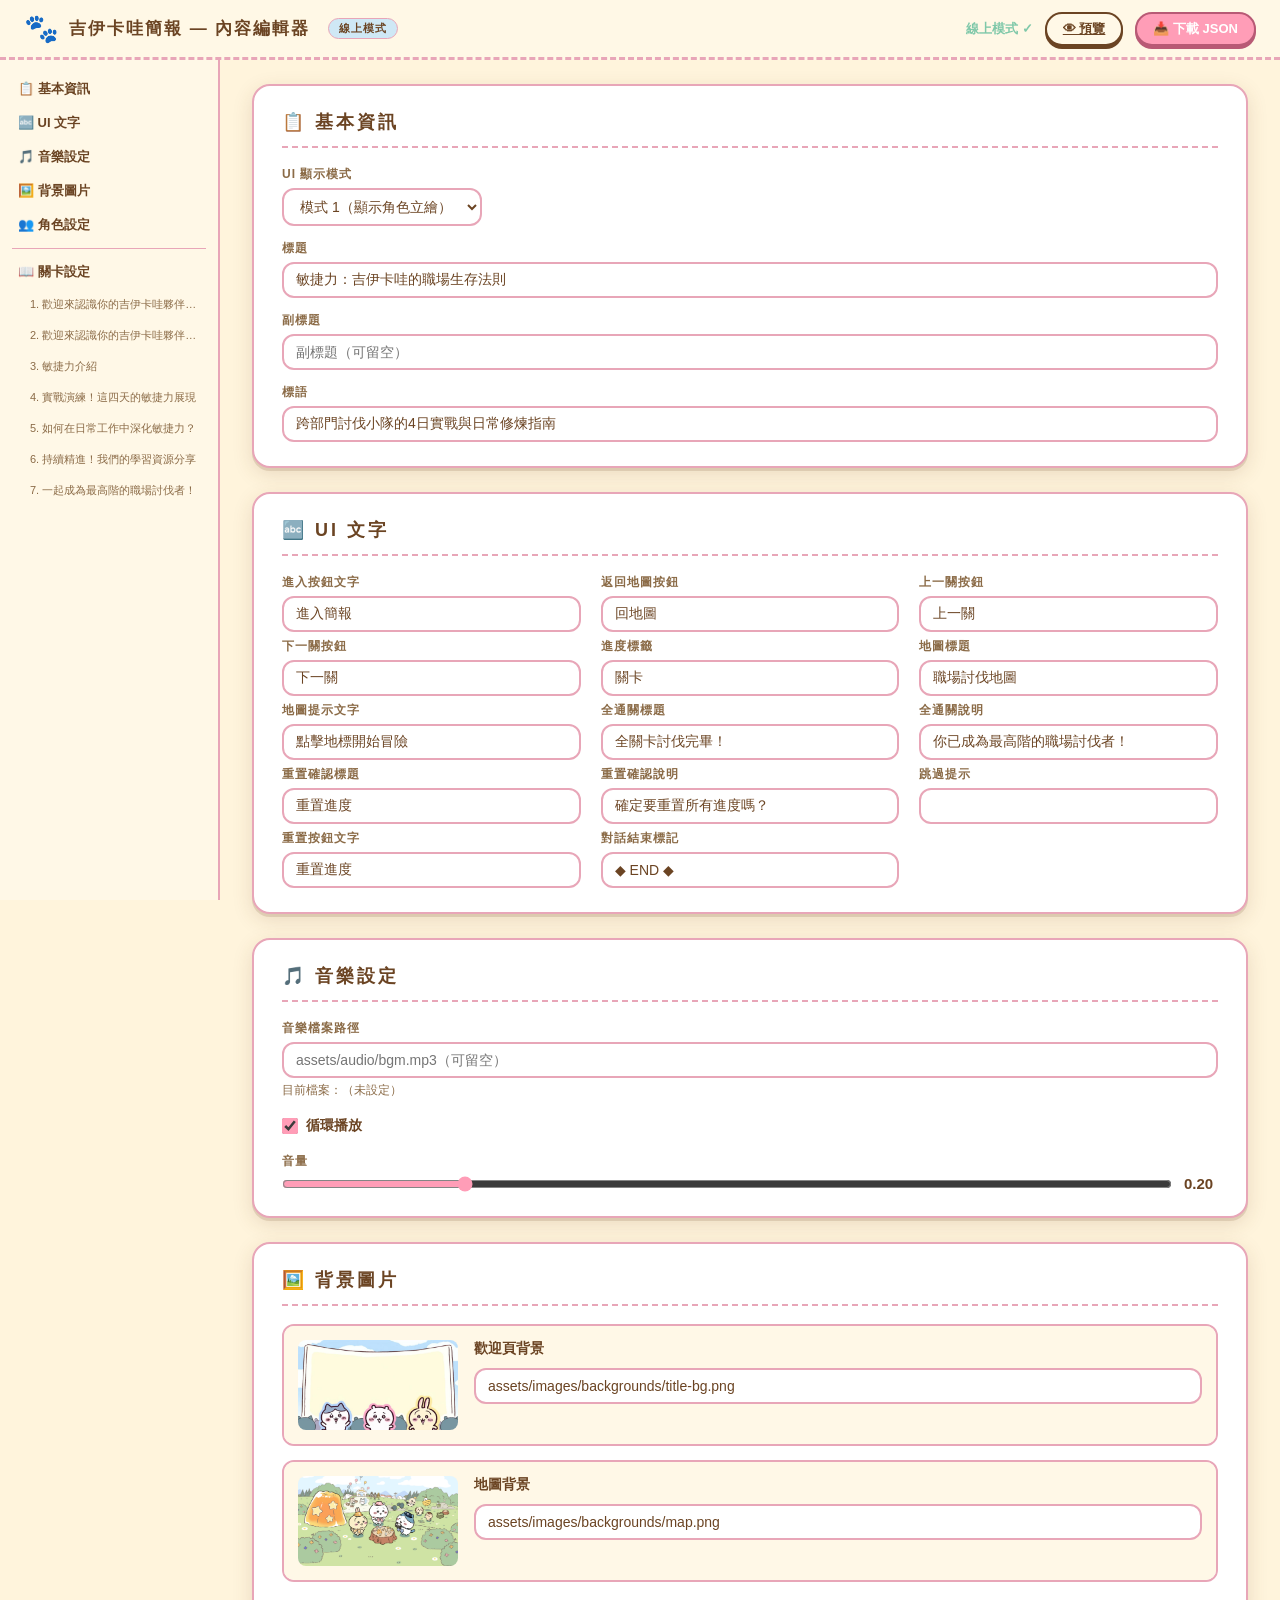
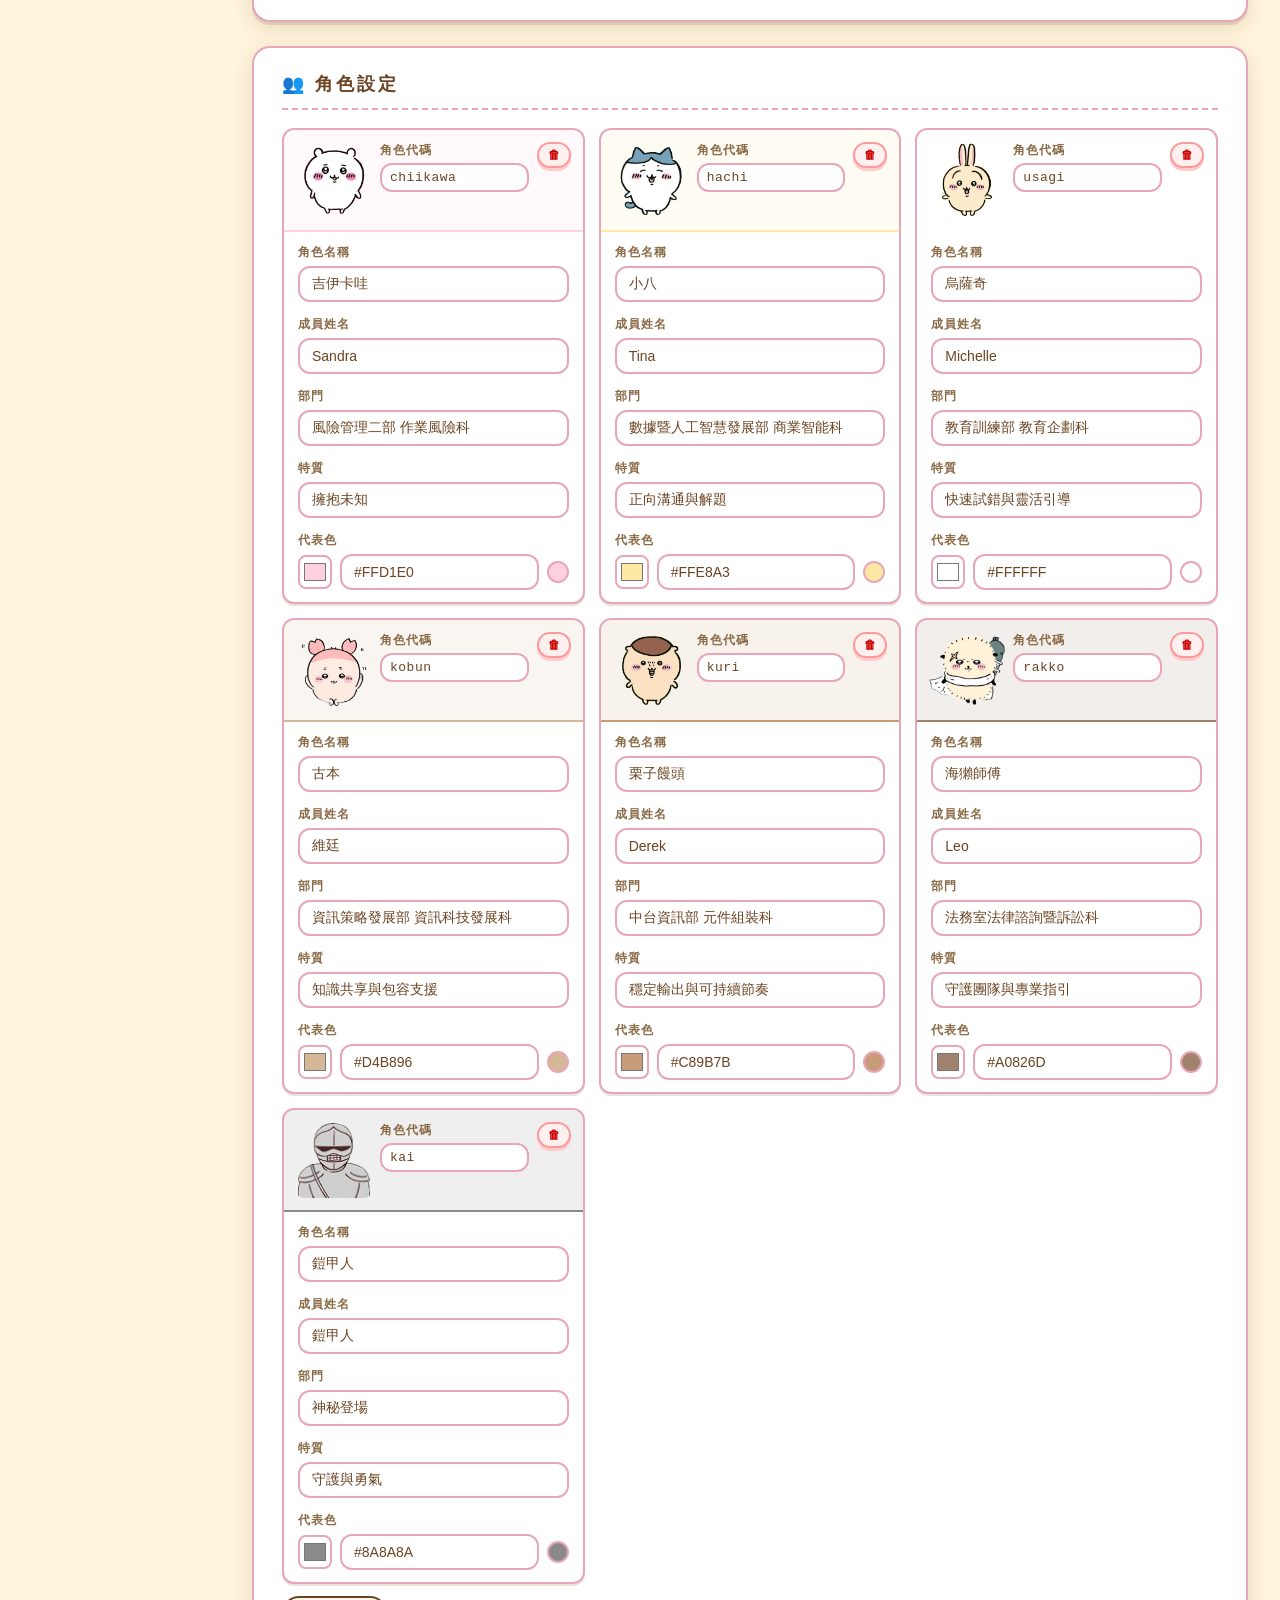
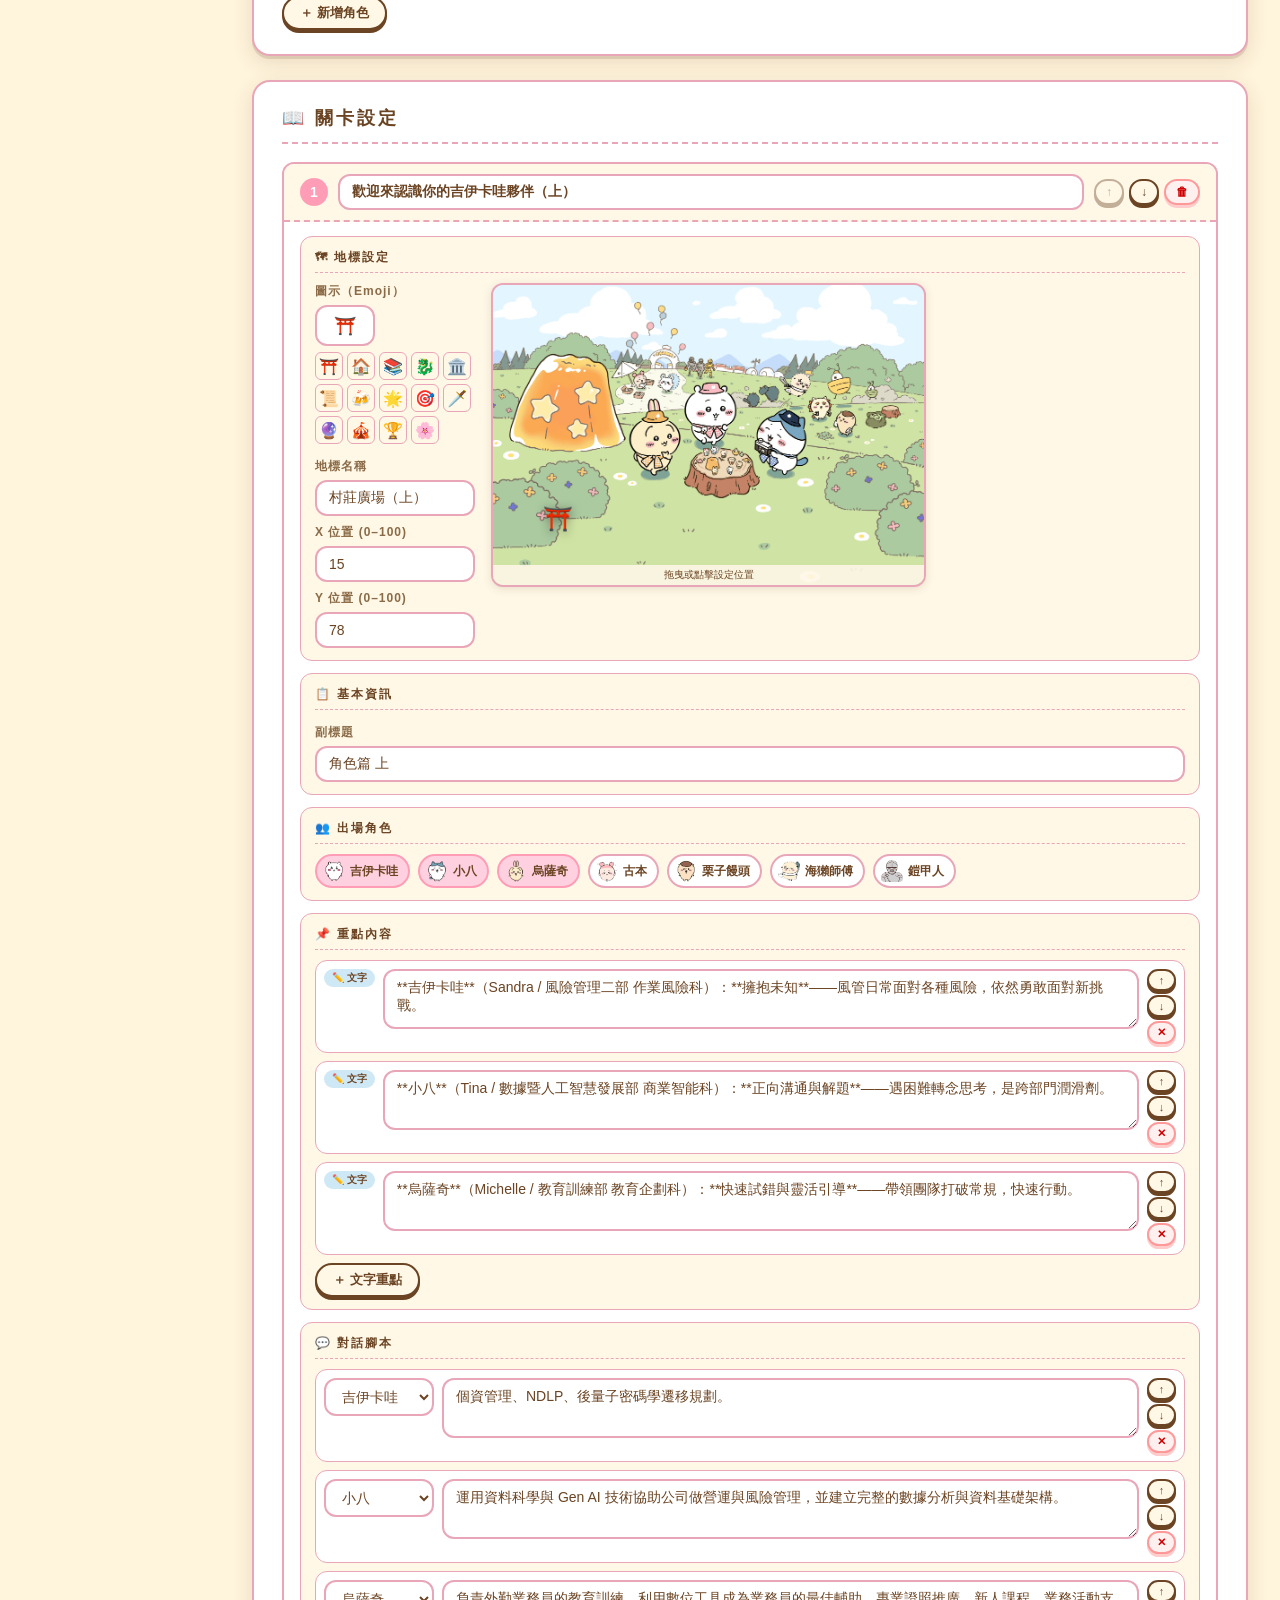
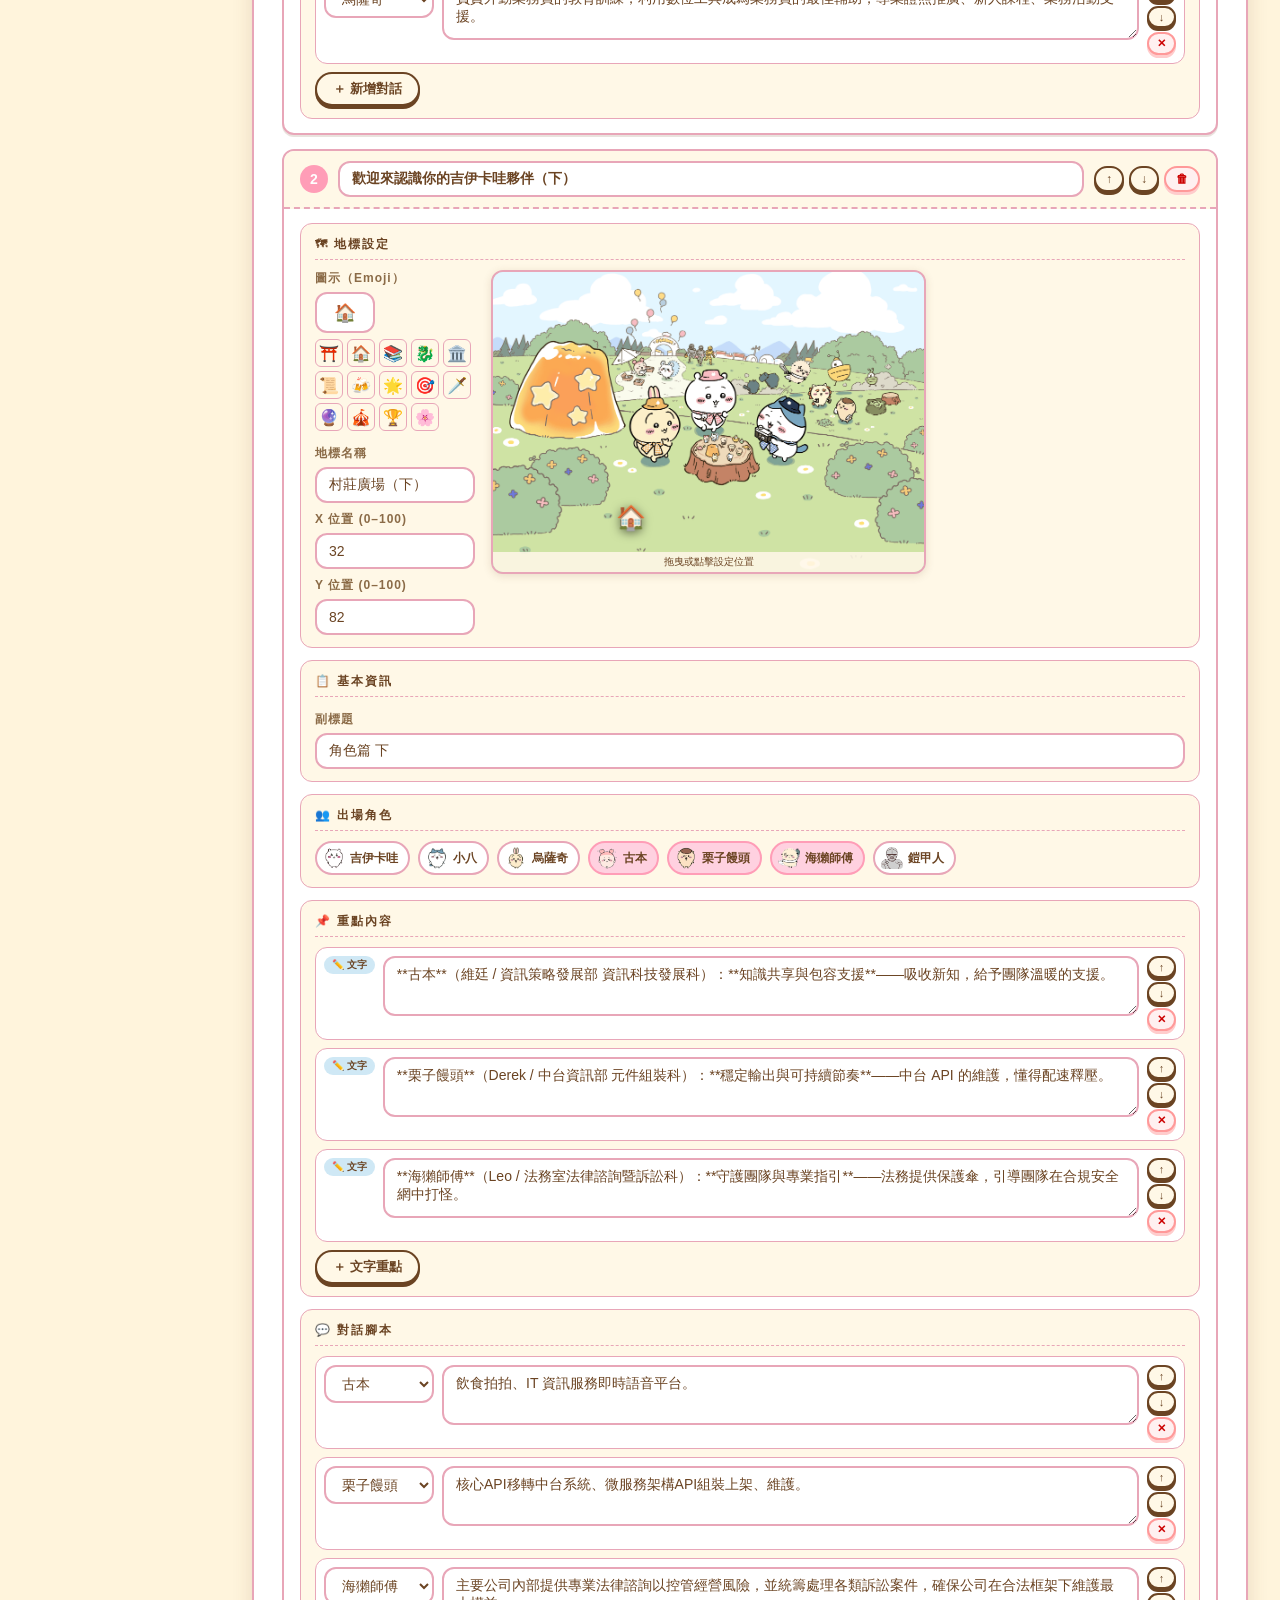
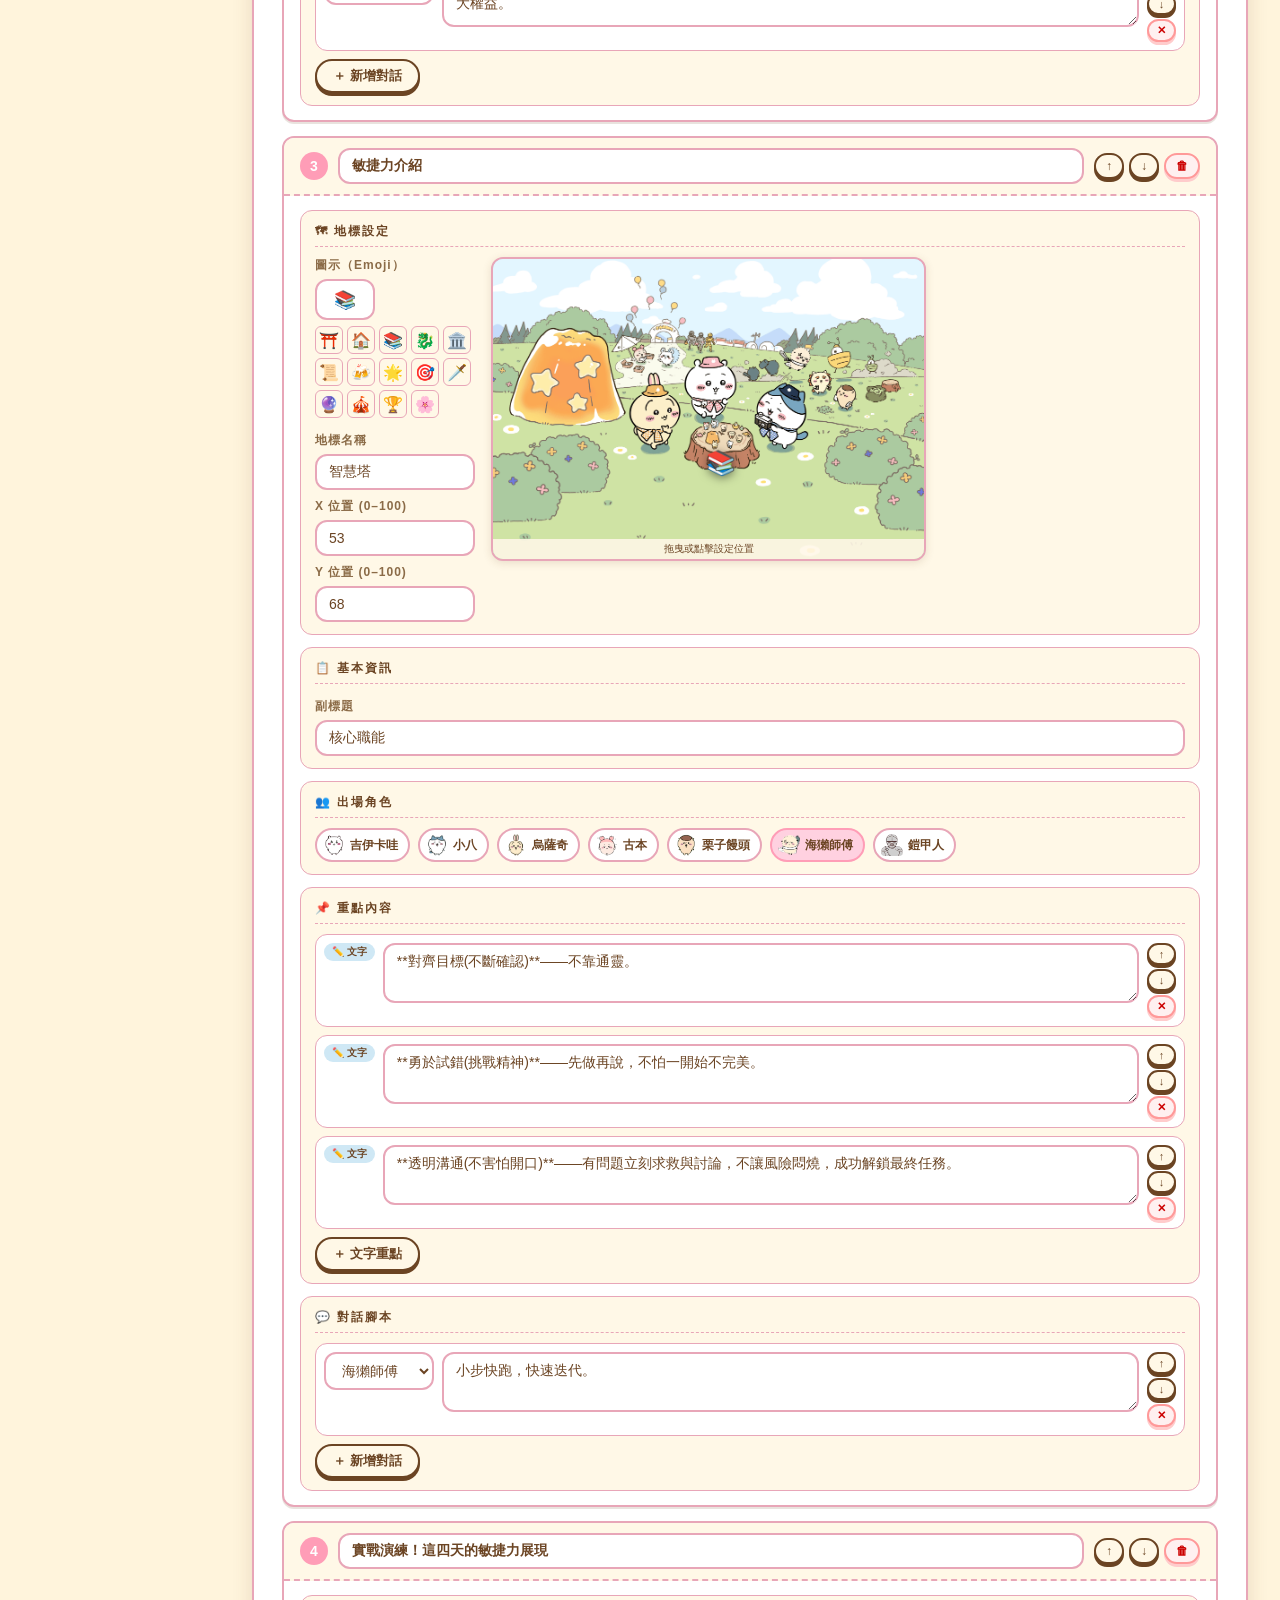
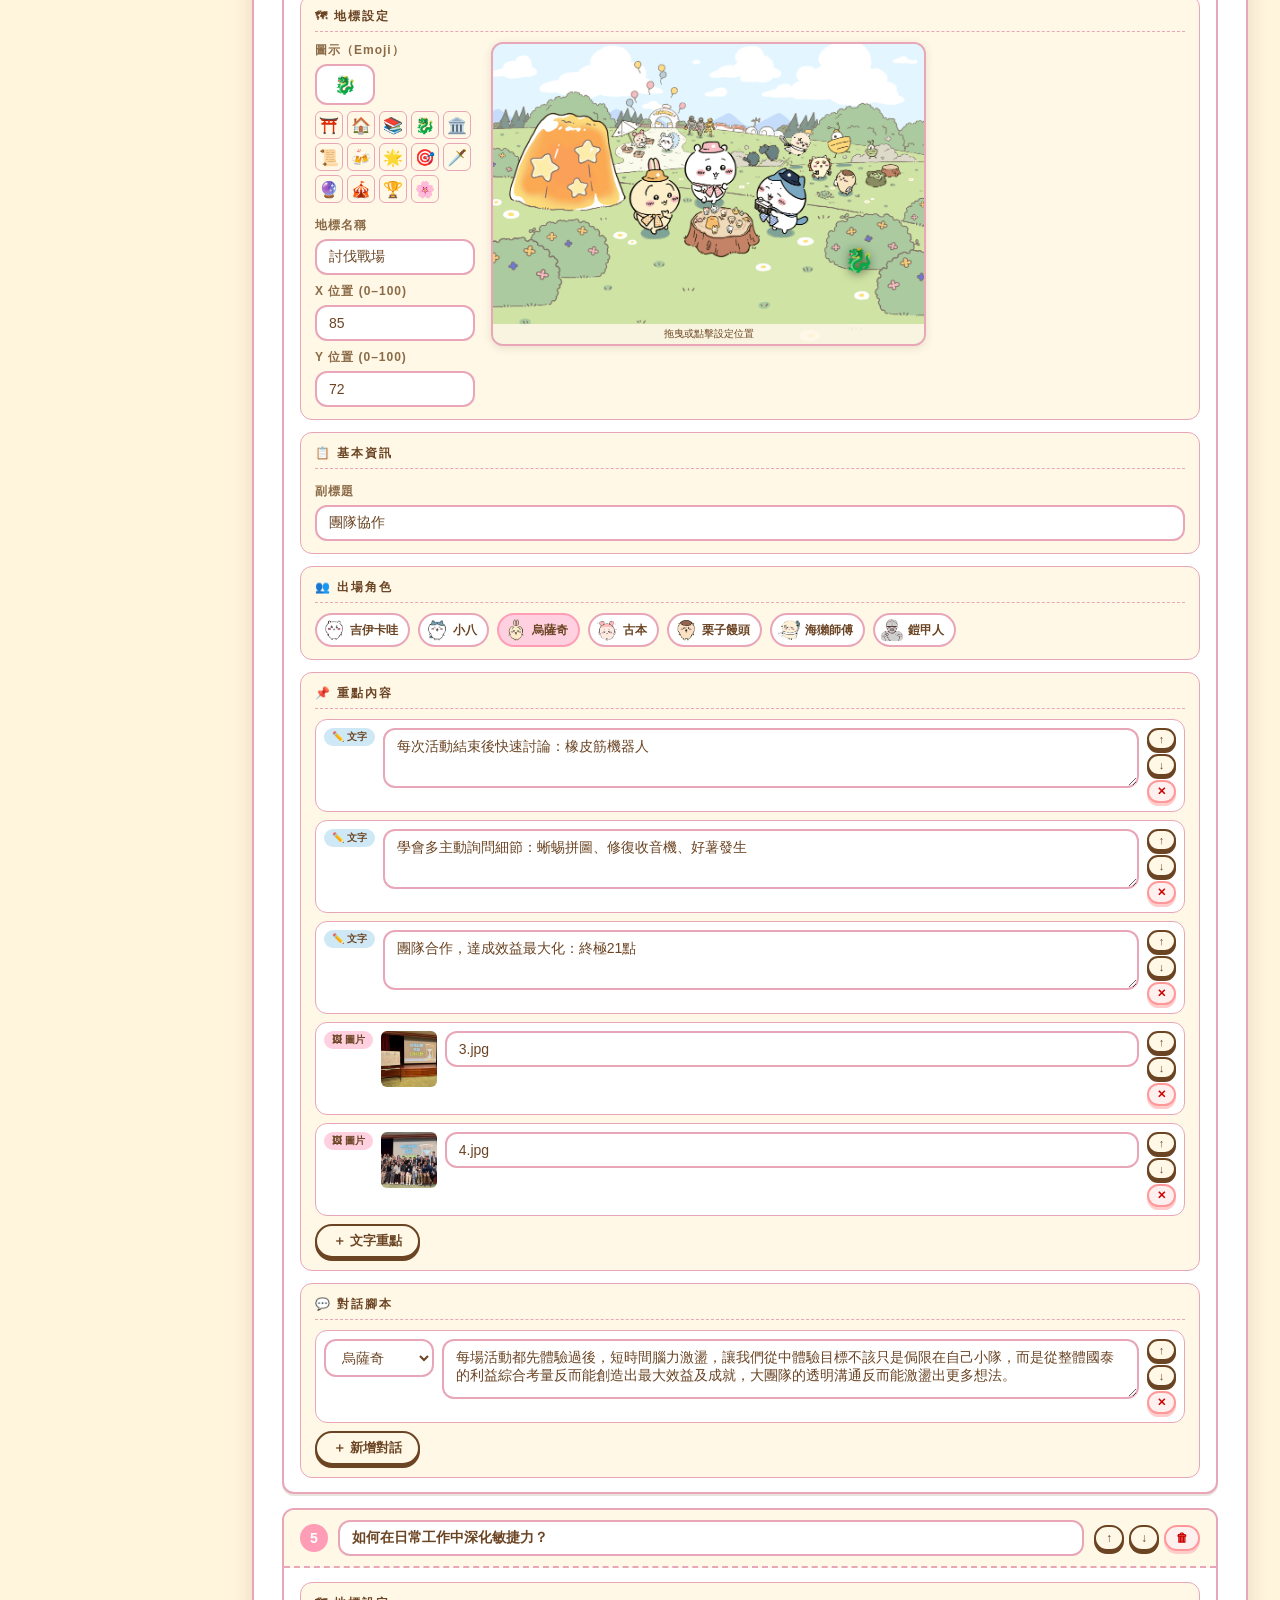
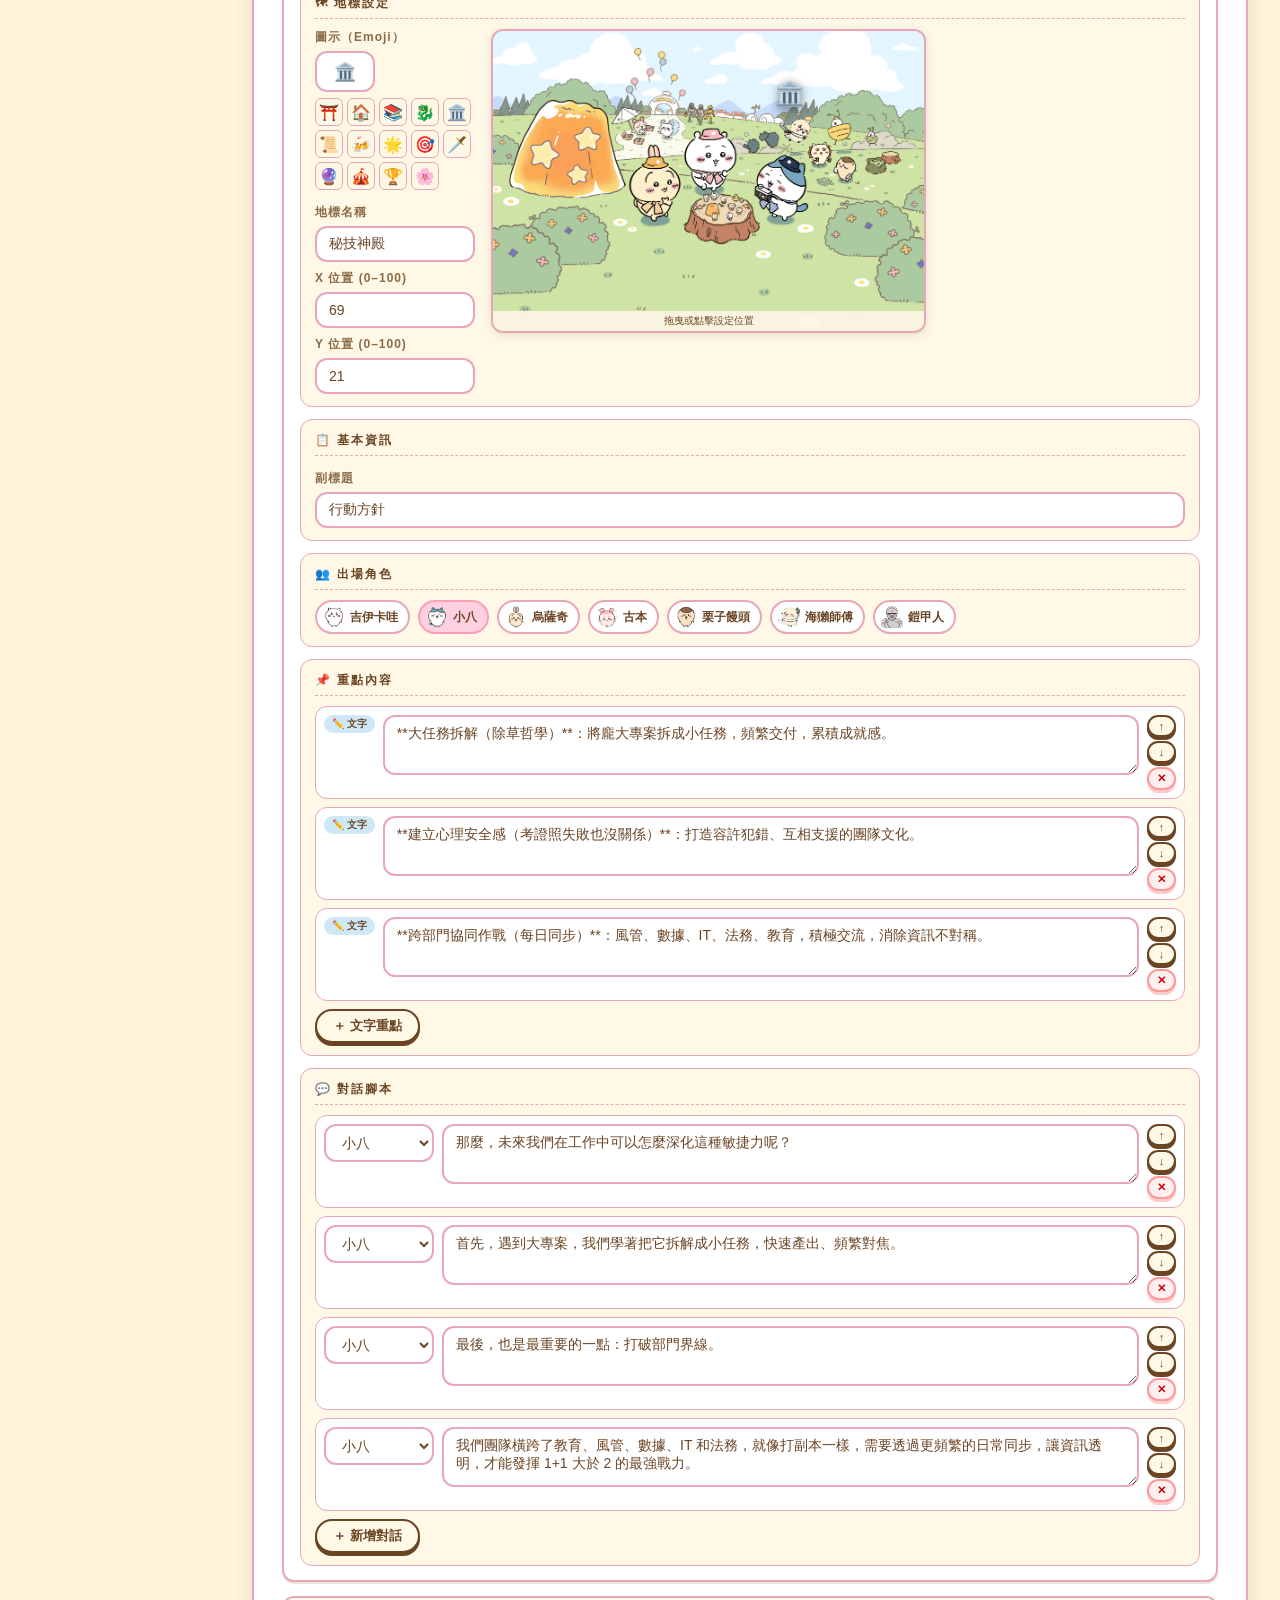
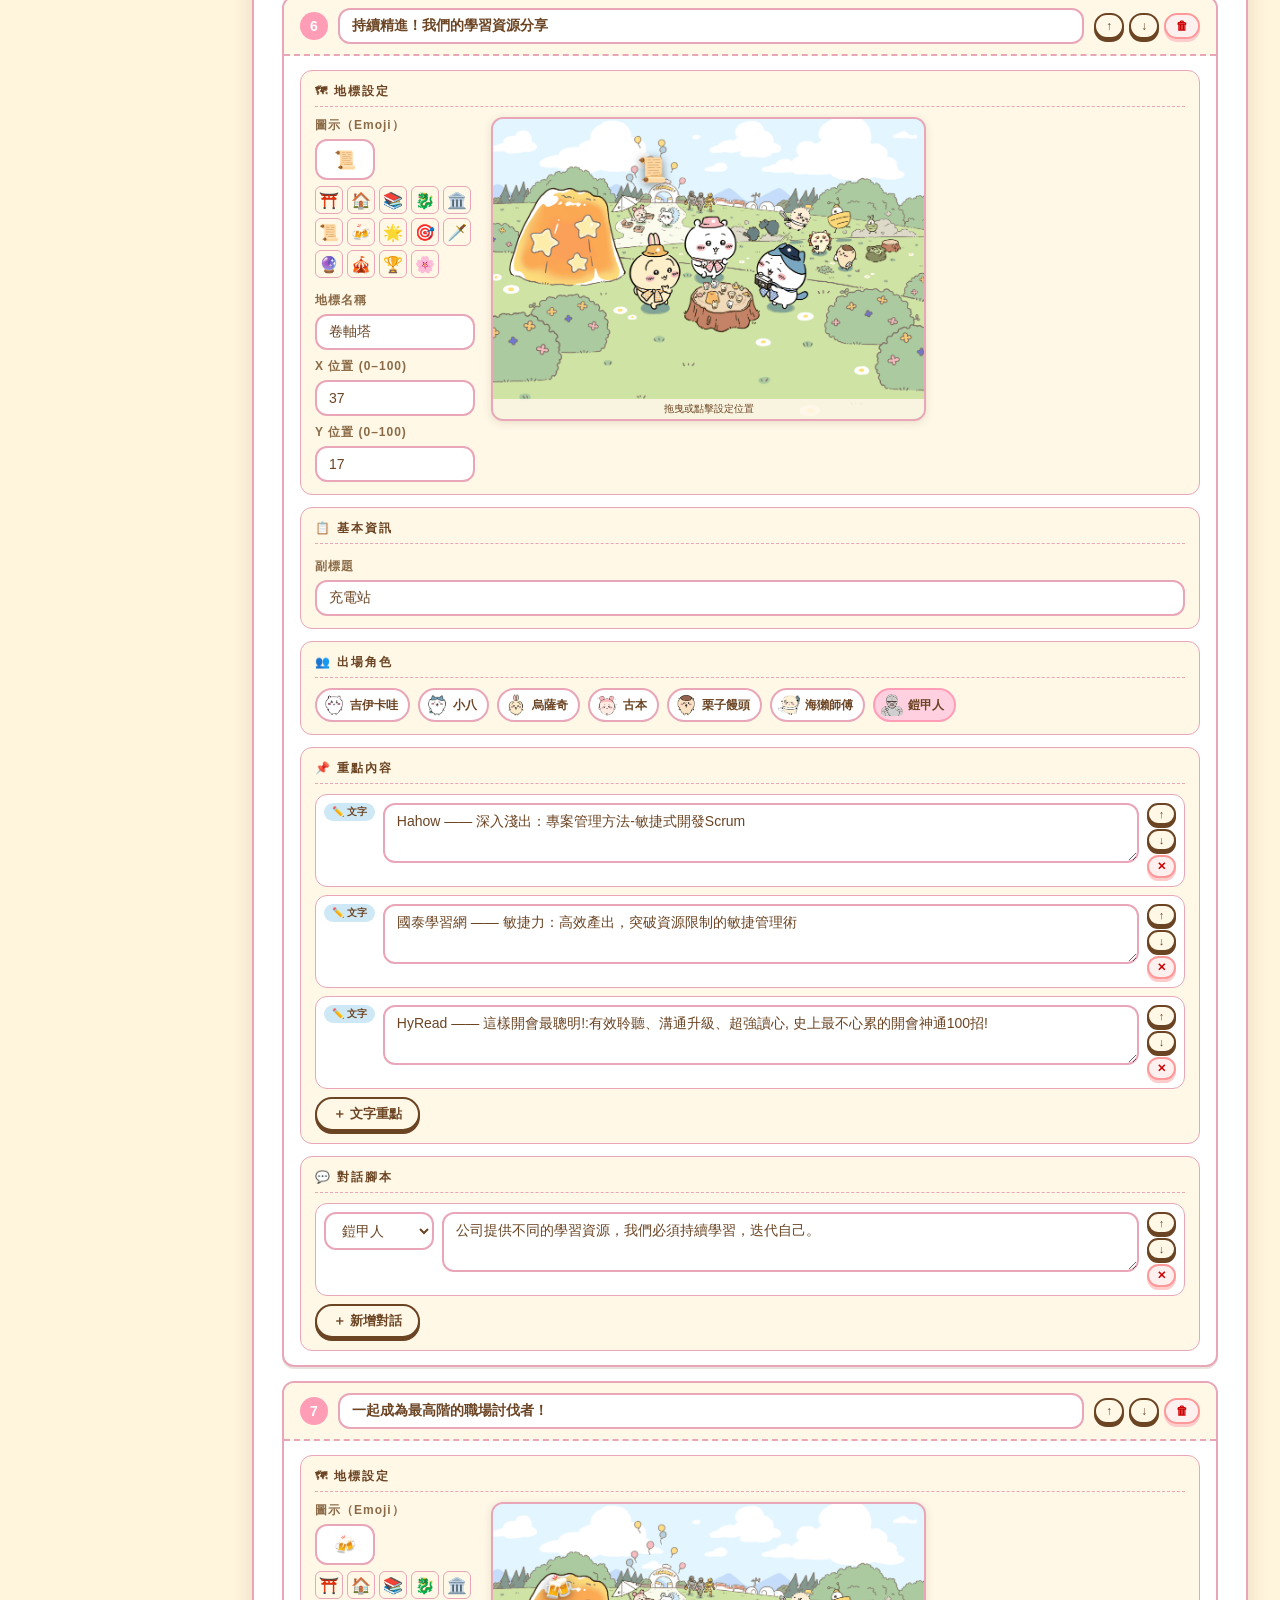
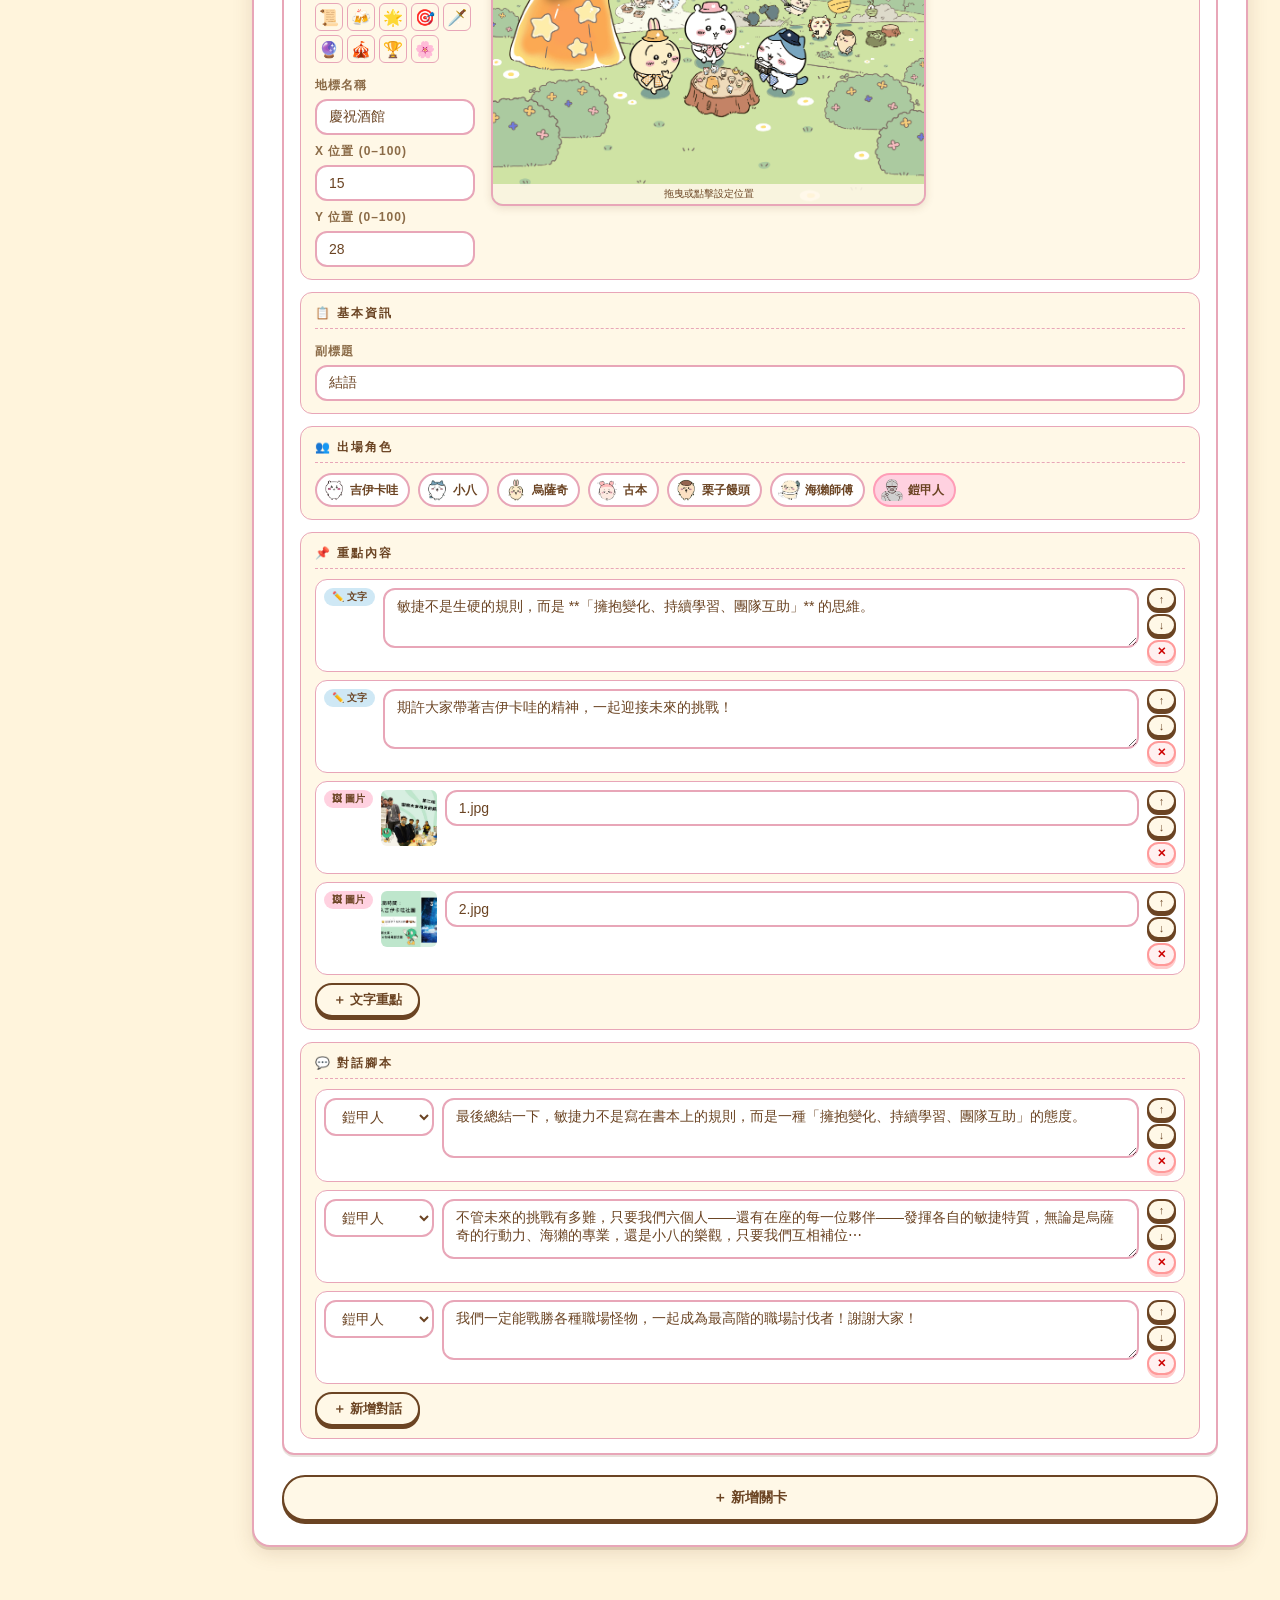
==== commit 6f590d6f: "feat: 編輯器支援線上唯讀模式，無後端時 fallback 讀取 content.json" ====
--- a/editor.html
+++ b/editor.html
@@ -518,7 +518,7 @@
     <label class="field-label">音樂檔案路徑</label>
     <div class="upload-row">
       <input type="text" id="f-audio-src" class="field-input" placeholder="assets/audio/bgm.mp3（可留空）">
-      <button class="btn" onclick="document.getElementById('fi-audio').click()">🎵 選擇音樂</button>
+      <button class="btn only-with-server" onclick="document.getElementById('fi-audio').click()">🎵 選擇音樂</button>
       <input type="file" id="fi-audio" accept=".mp3,.wav,.ogg,.m4a" style="display:none">
     </div>
     <div class="audio-info">目前檔案：<span id="audio-current">（未設定）</span></div>
@@ -577,6 +577,7 @@
 // ── 全域狀態 ──────────────────────────────────────────────────
 let content  = null;
 let isDirty  = false;
+let isOnlineReadonly = false;  // true：API 不可用、已 fallback 到靜態 content.json
 
 const IMG_EXT_RE = /\.(png|jpe?g|gif|webp|svg)$/i;
 
@@ -602,15 +603,42 @@
 
 async function init() {
   showStatus("載入中...", "");
+  // 先嘗試本機 API（由 editor_server.py 提供）
   try {
     const res = await fetch("/api/content");
     if (!res.ok) throw new Error("HTTP " + res.status);
     content = await res.json();
-    renderAll();
-    showStatus("已載入", "ok");
-  } catch (e) {
-    document.getElementById("load-error").hidden = false;
+  } catch (_) {
+    // Fallback：讀取同層靜態 content.json（GitHub Pages 等純靜態環境）
+    try {
+      const res = await fetch("./content.json?t=" + Date.now());
+      if (!res.ok) throw new Error("HTTP " + res.status);
+      content = await res.json();
+      isOnlineReadonly = true;
+    } catch (_e2) {
+      showLoadErrorFor(location.hostname);
+      return;
+    }
   }
+  if (isOnlineReadonly) applyReadonlyMode();
+  renderAll();
+  showStatus(isOnlineReadonly ? "線上模式 ✓" : "已載入", "ok");
+}
+
+function showLoadErrorFor(hostname) {
+  const isLocal = hostname === "localhost" || hostname === "127.0.0.1" || hostname === "";
+  const box = document.querySelector("#load-error .load-error-box");
+  if (box) {
+    box.innerHTML = isLocal
+      ? `<h2>🚧 無法載入內容</h2>
+         <p>瀏覽器禁止直接讀取本機檔案，請改用以下方式開啟編輯器：</p>
+         <p><strong>Windows：</strong>雙擊 <code>start-editor.bat</code></p>
+         <p><strong>macOS：</strong>雙擊 <code>start-editor.command</code></p>`
+      : `<h2>🚧 無法載入內容</h2>
+         <p>線上版已嘗試讀取 <code>./content.json</code>，但仍失敗。</p>
+         <p>請確認 <code>content.json</code> 已 push 到與 <code>editor.html</code> 同一目錄，並等待 GitHub Pages 部署完成。</p>`;
+  }
+  document.getElementById("load-error").hidden = false;
 }
 
 function renderAll() {
@@ -620,7 +648,34 @@
   renderBackgrounds();
   renderCharacters();
   renderSlides();
+  hideUploadUIsIfReadonly();
   setTimeout(bindDirtyTracking, 200);
+}
+
+// ── 線上唯讀模式 ─────────────────────────────────────────────
+function applyReadonlyMode() {
+  const saveBtn = document.getElementById("btn-save");
+  if (saveBtn) saveBtn.textContent = "📥 下載 JSON";
+
+  const title = document.querySelector(".header-title");
+  if (title && !document.getElementById("online-badge")) {
+    const badge = document.createElement("span");
+    badge.id = "online-badge";
+    badge.textContent = "線上模式";
+    badge.style.cssText = "margin-left:8px;padding:2px 10px;border-radius:999px;"
+      + "background:var(--sky);color:var(--brown);font-size:11px;font-weight:700;"
+      + "letter-spacing:1px;border:1px solid var(--line);";
+    badge.title = "目前讀取 content.json，無法即時儲存。按『下載 JSON』可匯出編輯結果。";
+    title.insertAdjacentElement("afterend", badge);
+  }
+
+  hideUploadUIsIfReadonly();
+  setTimeout(() => showToast("線上模式：僅能以下載 JSON 的方式保存修改"), 300);
+}
+
+function hideUploadUIsIfReadonly() {
+  if (!isOnlineReadonly) return;
+  document.querySelectorAll(".only-with-server").forEach(el => { el.hidden = true; });
 }
 
 // ── 區塊 1：基本資訊 ──────────────────────────────────────────
@@ -694,7 +749,7 @@
           <div class="upload-row">
             <input type="text" id="f-bg-${key}" class="field-input"
                    value="${escHtml(val)}" placeholder="assets/images/backgrounds/">
-            <button class="btn" onclick="document.getElementById('fi-bg-${key}').click()">🖼 選擇圖片</button>
+            <button class="btn only-with-server" onclick="document.getElementById('fi-bg-${key}').click()">🖼 選擇圖片</button>
             <input type="file" id="fi-bg-${key}" accept="image/*" style="display:none"
                    onchange="handleBgUpload(this,'${key}')">
           </div>
@@ -737,7 +792,7 @@
         <img class="char-preview-img"
              src="${escHtml(char.image||'')}" alt="${escHtml(char.name||key)}"
              onerror="this.src='assets/images/placeholder.svg'">
-        <button class="btn char-upload-btn"
+        <button class="btn char-upload-btn only-with-server"
                 onclick="this.closest('.char-card').querySelector('.char-file-input').click()">更換圖片</button>
         <input type="file" class="char-file-input" accept="image/*" style="display:none"
                onchange="handleCharUpload(this)">
@@ -832,6 +887,7 @@
 
   const card = buildCharCard(newKey, { name:"", member:"", department:"", trait:"", color:"#FFD1E0", image:"" });
   container.appendChild(card);
+  hideUploadUIsIfReadonly();
   card.scrollIntoView({ behavior: "smooth", block: "center" });
   setTimeout(() => {
     const ki = card.querySelector(".char-key-input");
@@ -881,6 +937,7 @@
   slides.forEach((slide, idx) => container.appendChild(buildSlideCard(slide, idx, charKeys)));
   slides.forEach((_, idx) => bindLandmarkPreview(idx));
   updateSidebarSlides();
+  hideUploadUIsIfReadonly();
 }
 
 function buildSlideCard(slide, idx, charKeys) {
@@ -969,7 +1026,7 @@
         <div id="points-list-${idx}" class="points-list"></div>
         <div class="add-btns">
           <button class="btn" onclick="addPoint(${idx},'text')">＋ 文字重點</button>
-          <button class="btn" onclick="addPoint(${idx},'image')">＋ 圖片重點</button>
+          <button class="btn only-with-server" onclick="addPoint(${idx},'image')">＋ 圖片重點</button>
         </div>
       </div>
 
@@ -1074,7 +1131,7 @@
       <img class="point-thumb" src="${escHtml(src)}" alt=""
            onerror="this.src='assets/images/placeholder.svg'">
       <input type="text" class="point-value field-input" value="${escHtml(value)}" readonly>
-      <button class="btn" onclick="this.nextElementSibling.click()">更換</button>
+      <button class="btn only-with-server" onclick="this.nextElementSibling.click()">更換</button>
       <input type="file" accept="image/*" style="display:none"
              onchange="handlePointImgReplace(this,${slideIdx},${pIdx})">
       <div class="point-actions">
@@ -1342,6 +1399,10 @@
 
 // ── 儲存 ─────────────────────────────────────────────────────
 async function saveAll() {
+  if (isOnlineReadonly) {
+    downloadContentJson();
+    return;
+  }
   const btn = document.getElementById("btn-save");
   btn.disabled = true;
   btn.textContent = "儲存中...";
@@ -1372,6 +1433,22 @@
   }
 }
 
+function downloadContentJson() {
+  const payload = collectAll();
+  const blob = new Blob([JSON.stringify(payload, null, 2)], { type: "application/json" });
+  const url  = URL.createObjectURL(blob);
+  const a    = document.createElement("a");
+  a.href = url;
+  a.download = "content.json";
+  document.body.appendChild(a);
+  a.click();
+  a.remove();
+  URL.revokeObjectURL(url);
+  isDirty = false;
+  showStatus("已下載 content.json", "ok");
+  showToast("已下載 content.json，請替換 repo 中的同名檔案並 push");
+}
+
 // ── 媒體上傳 ─────────────────────────────────────────────────
 async function handleMediaUpload(fileInput, destDir, targetInputId, previewId, forceFilename, callback) {
   const file = fileInput.files[0];
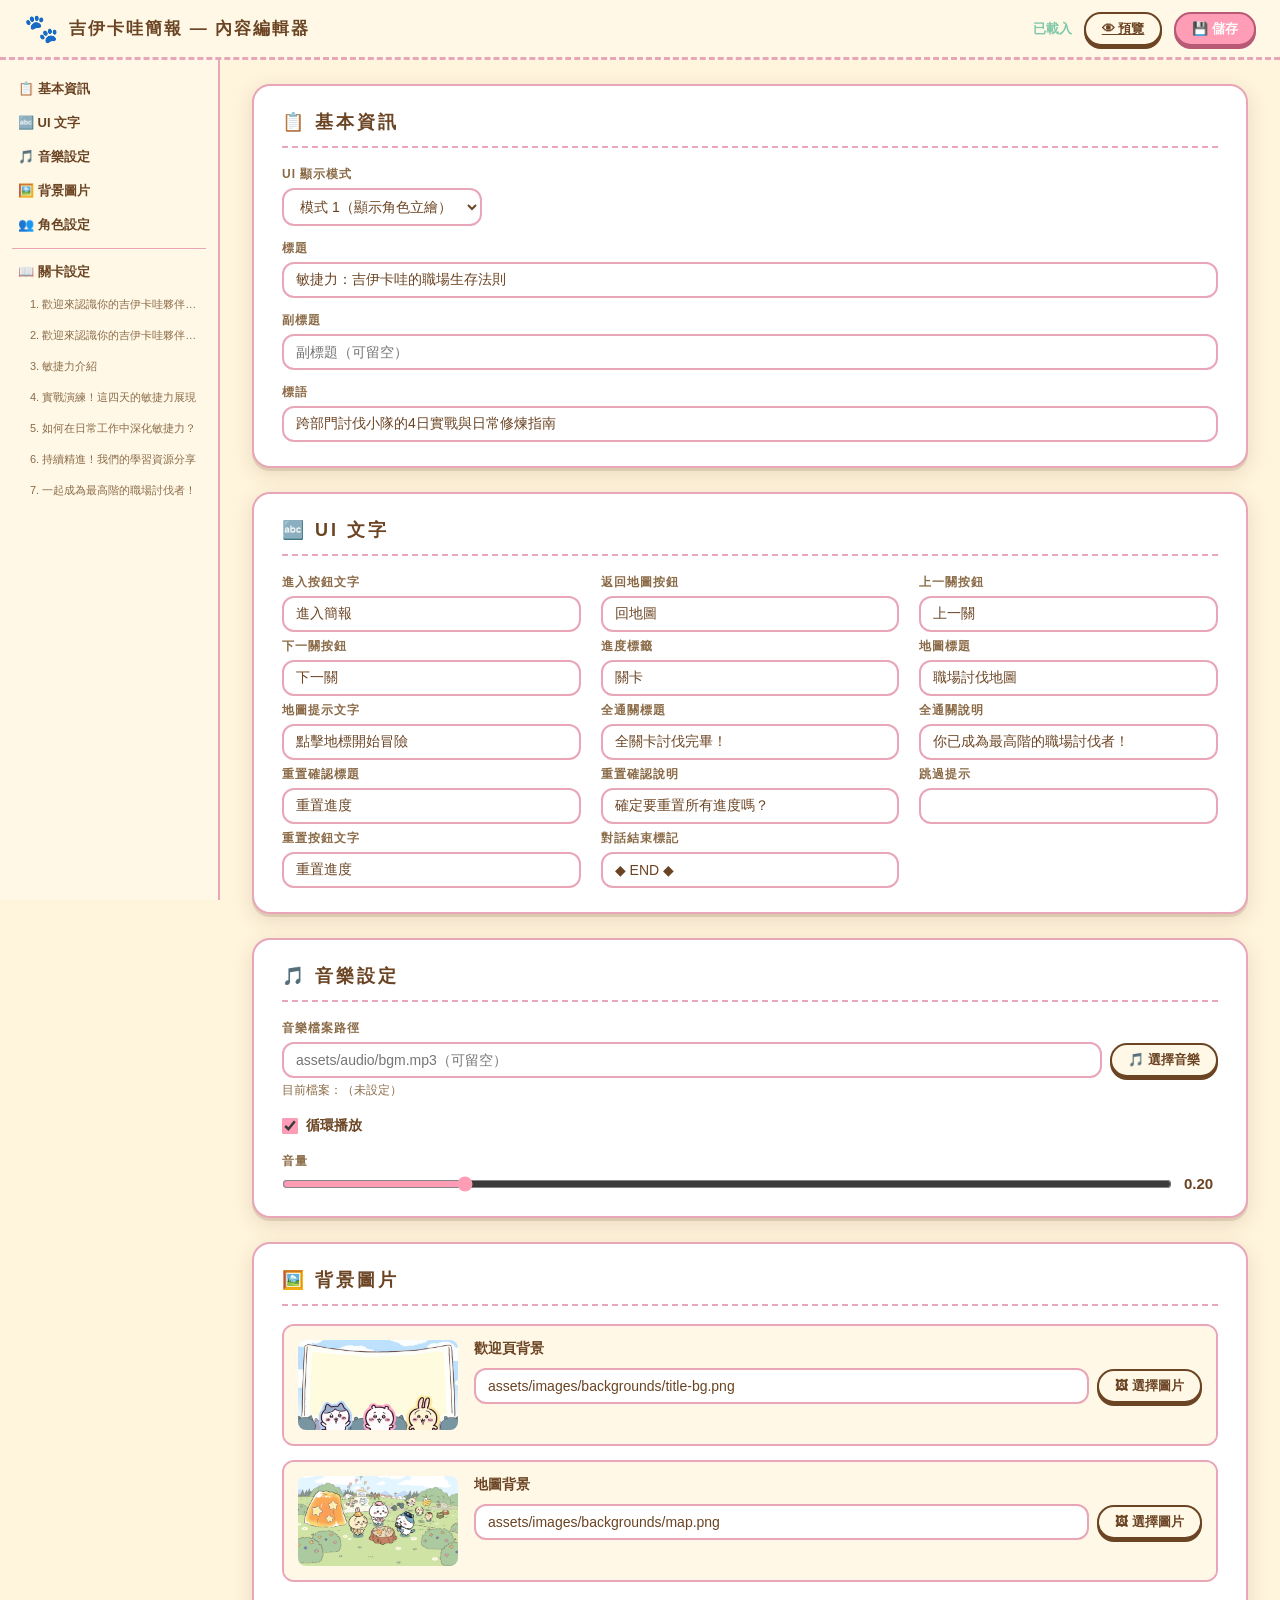
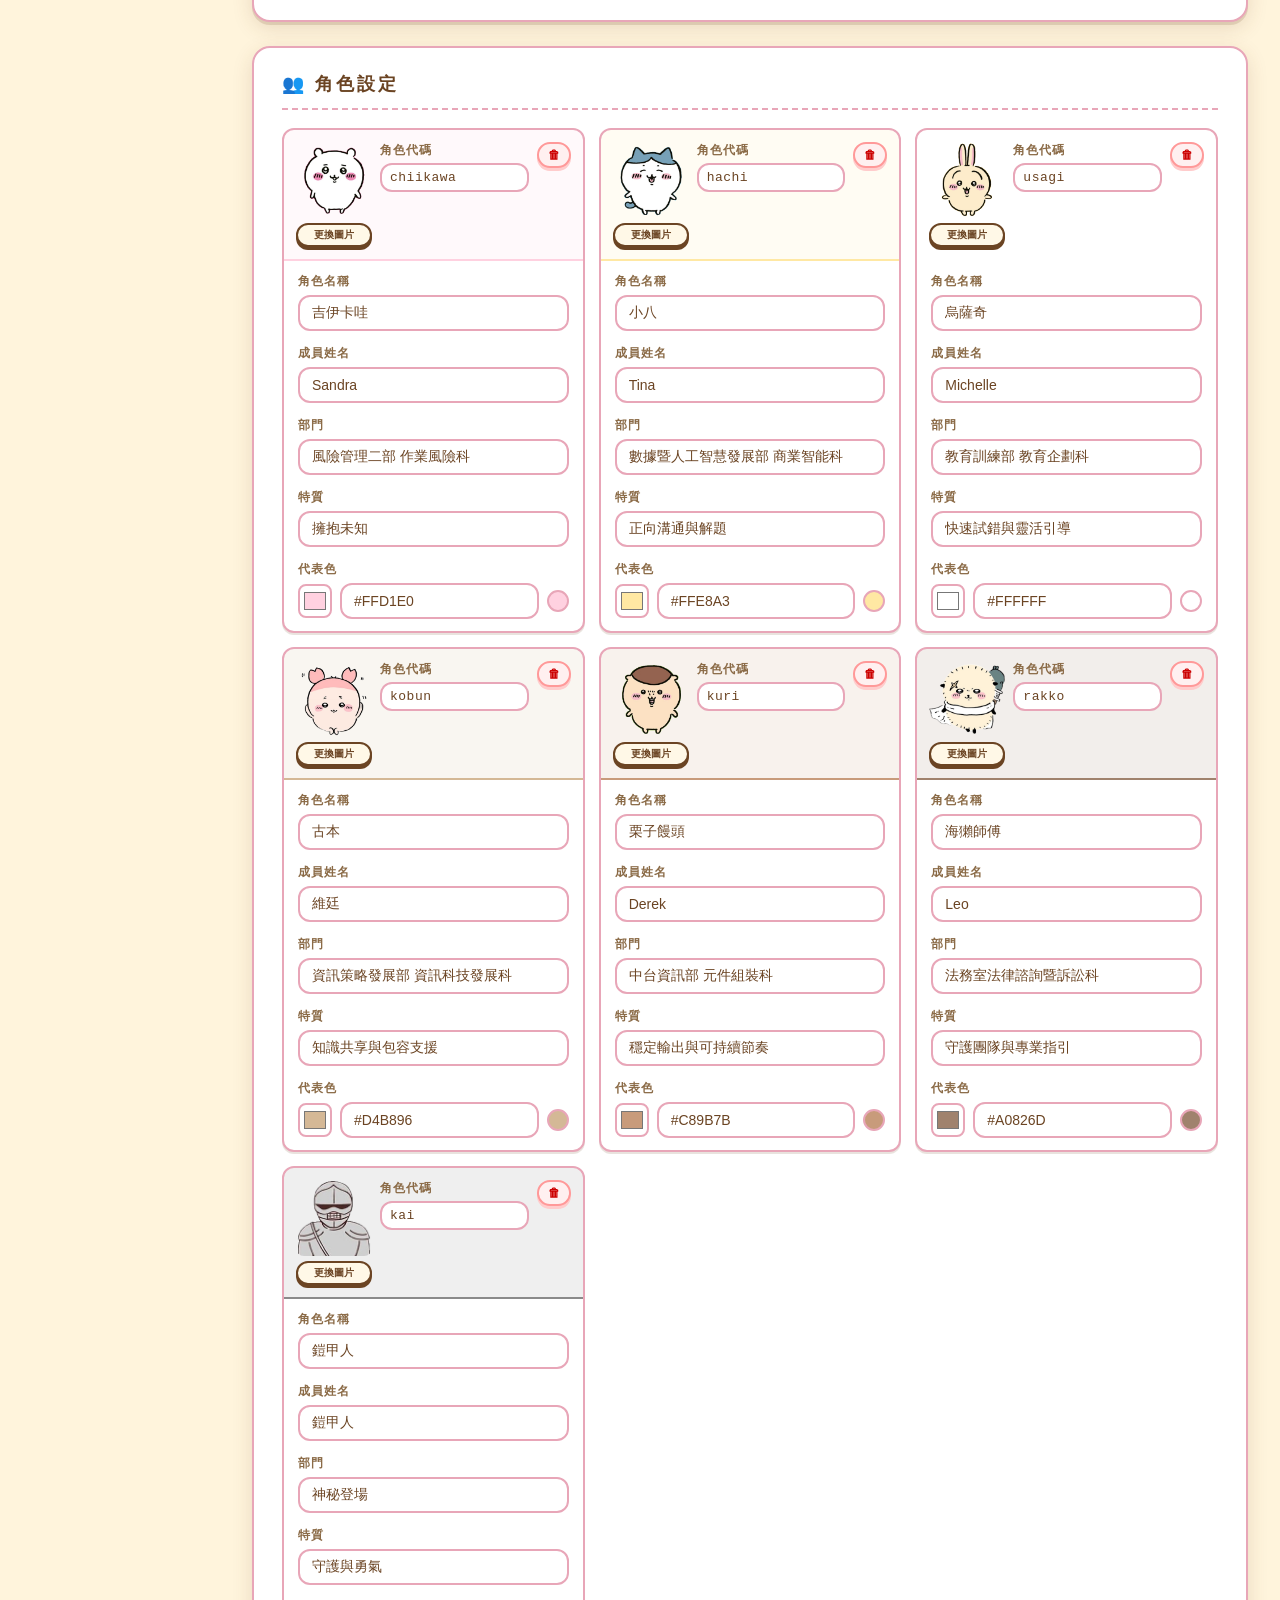
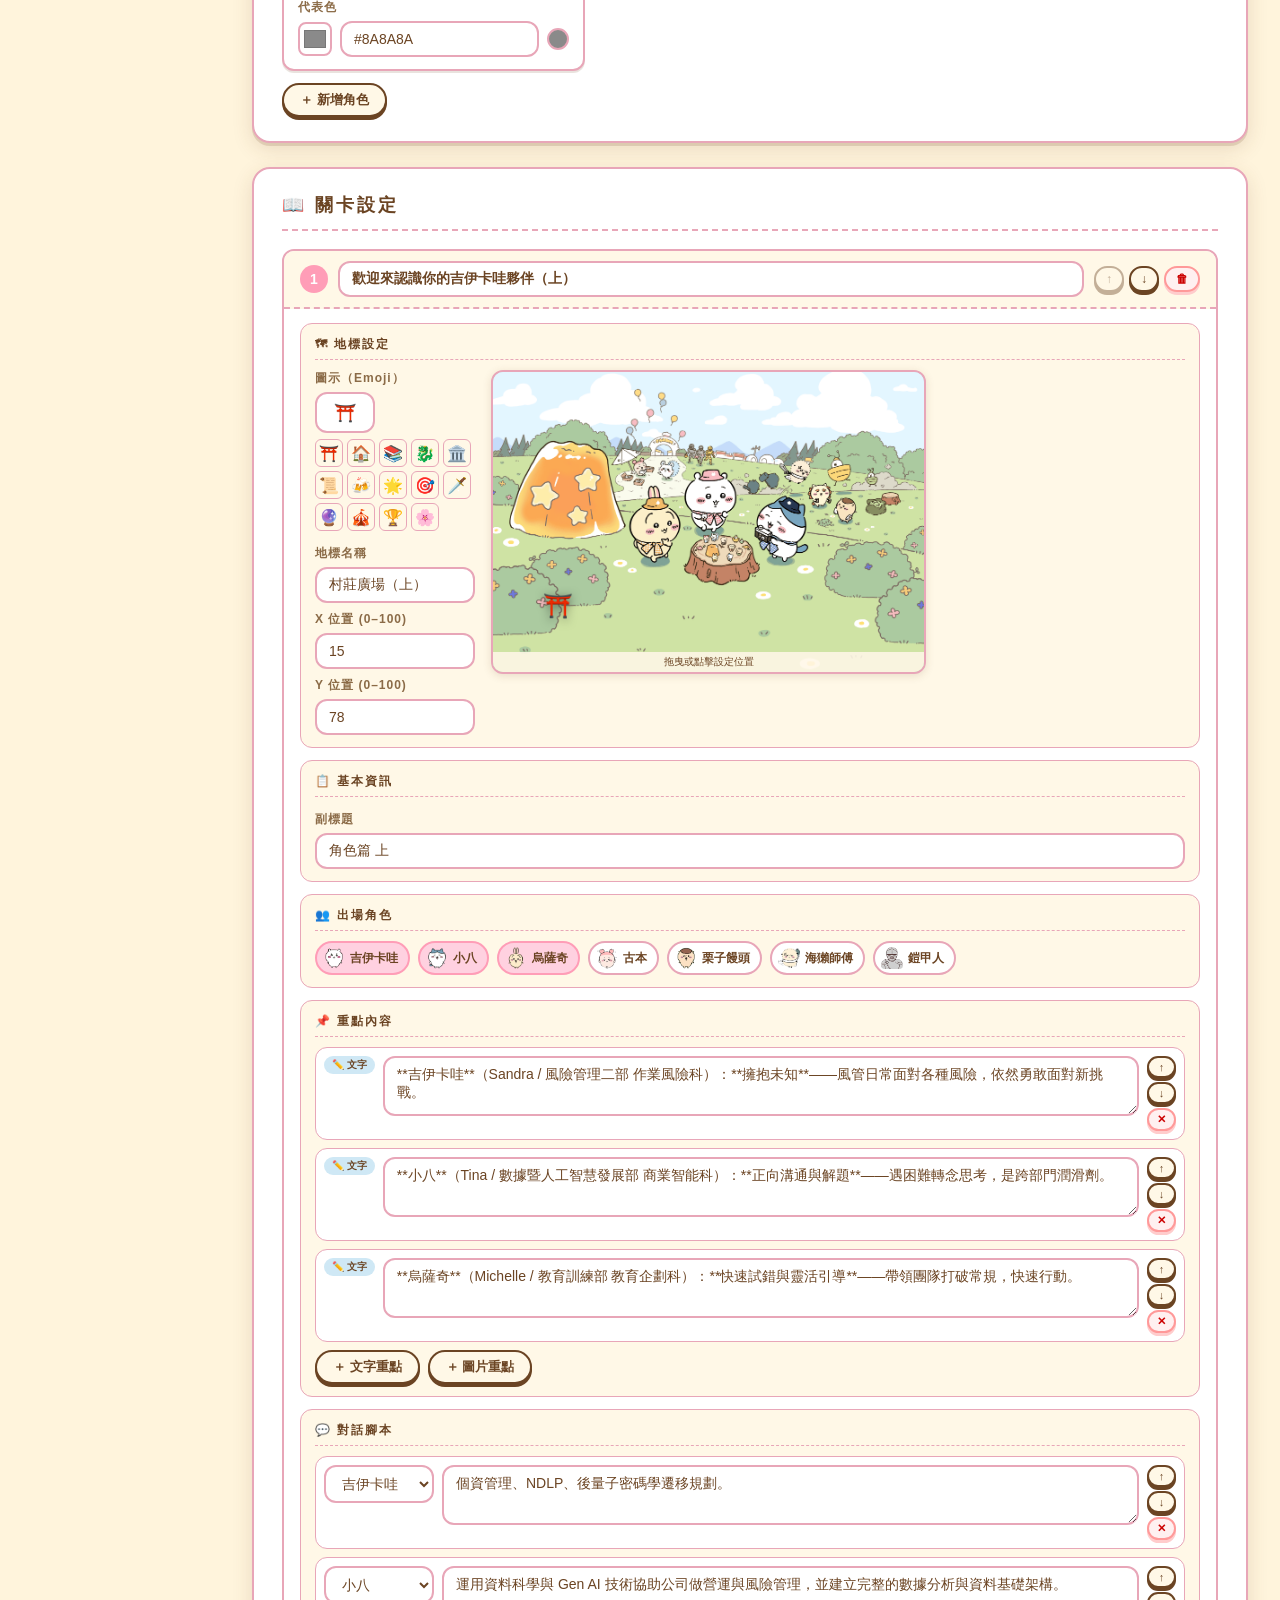
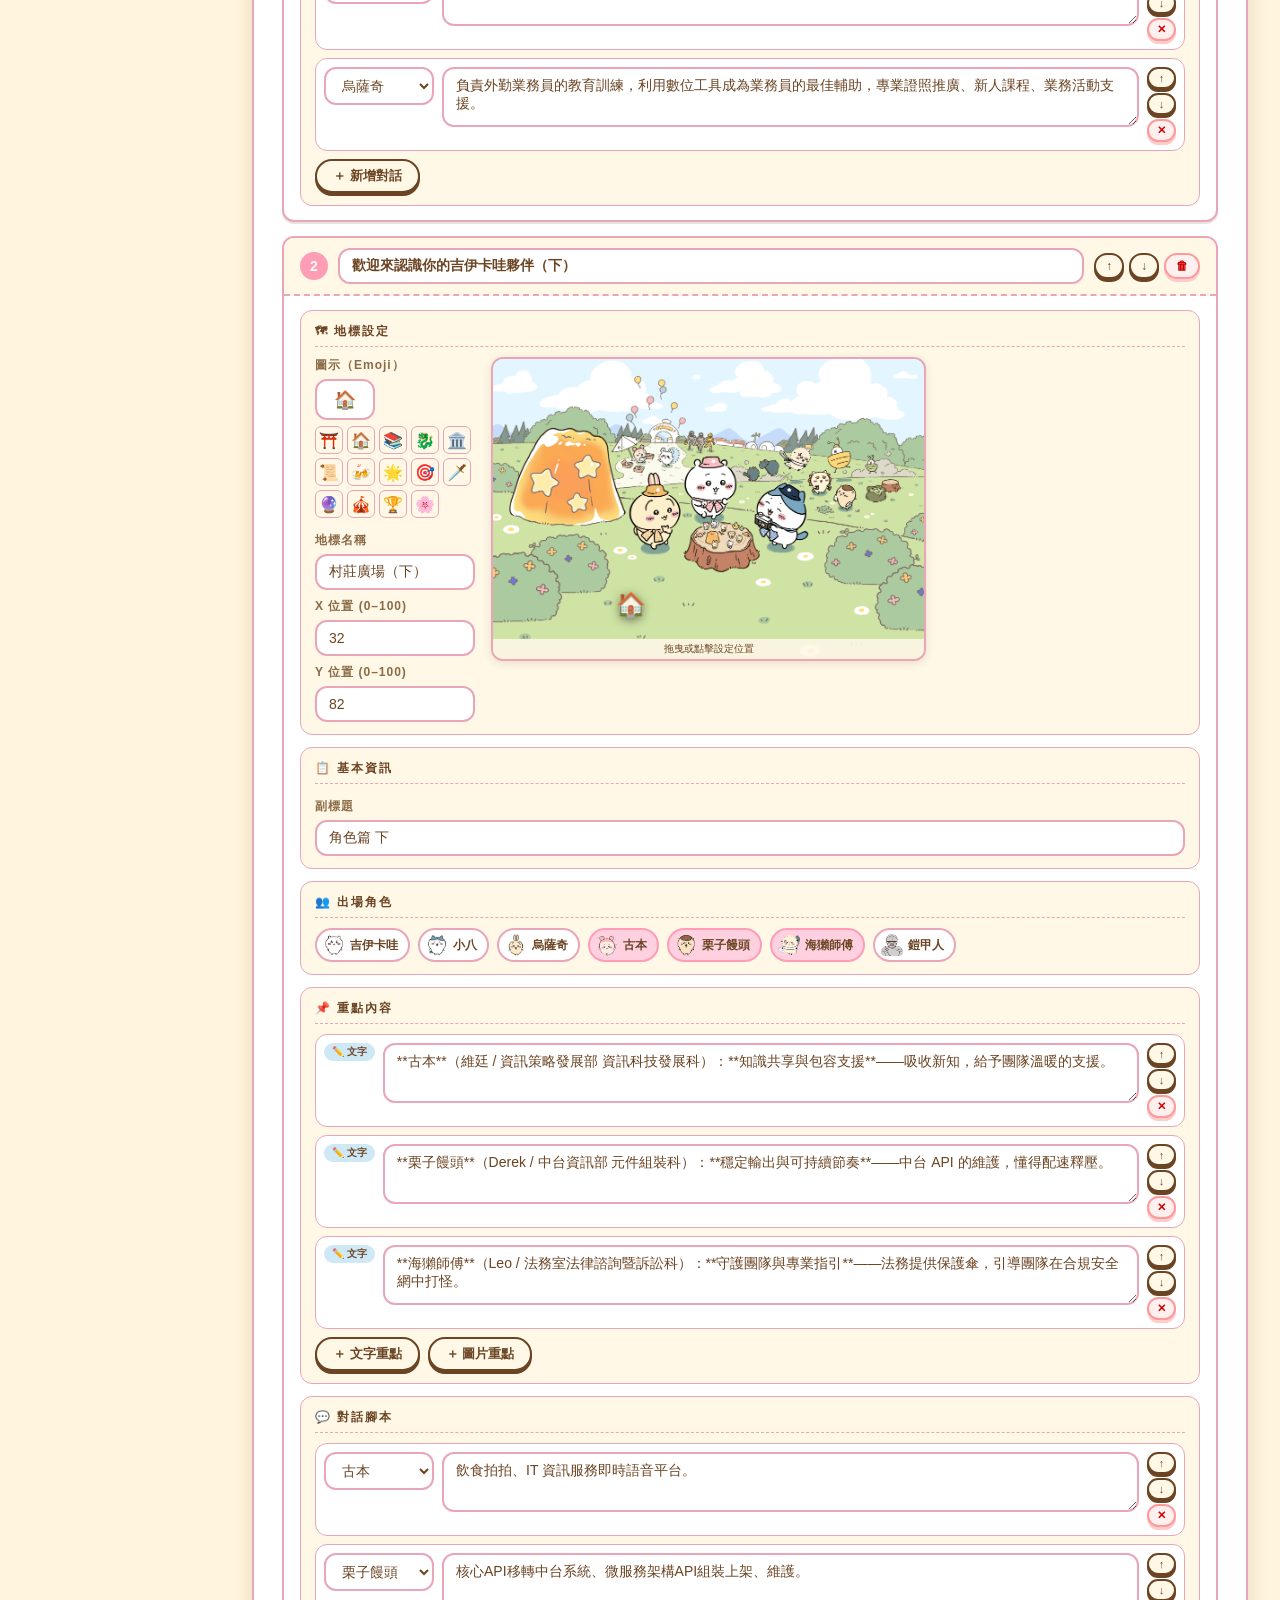
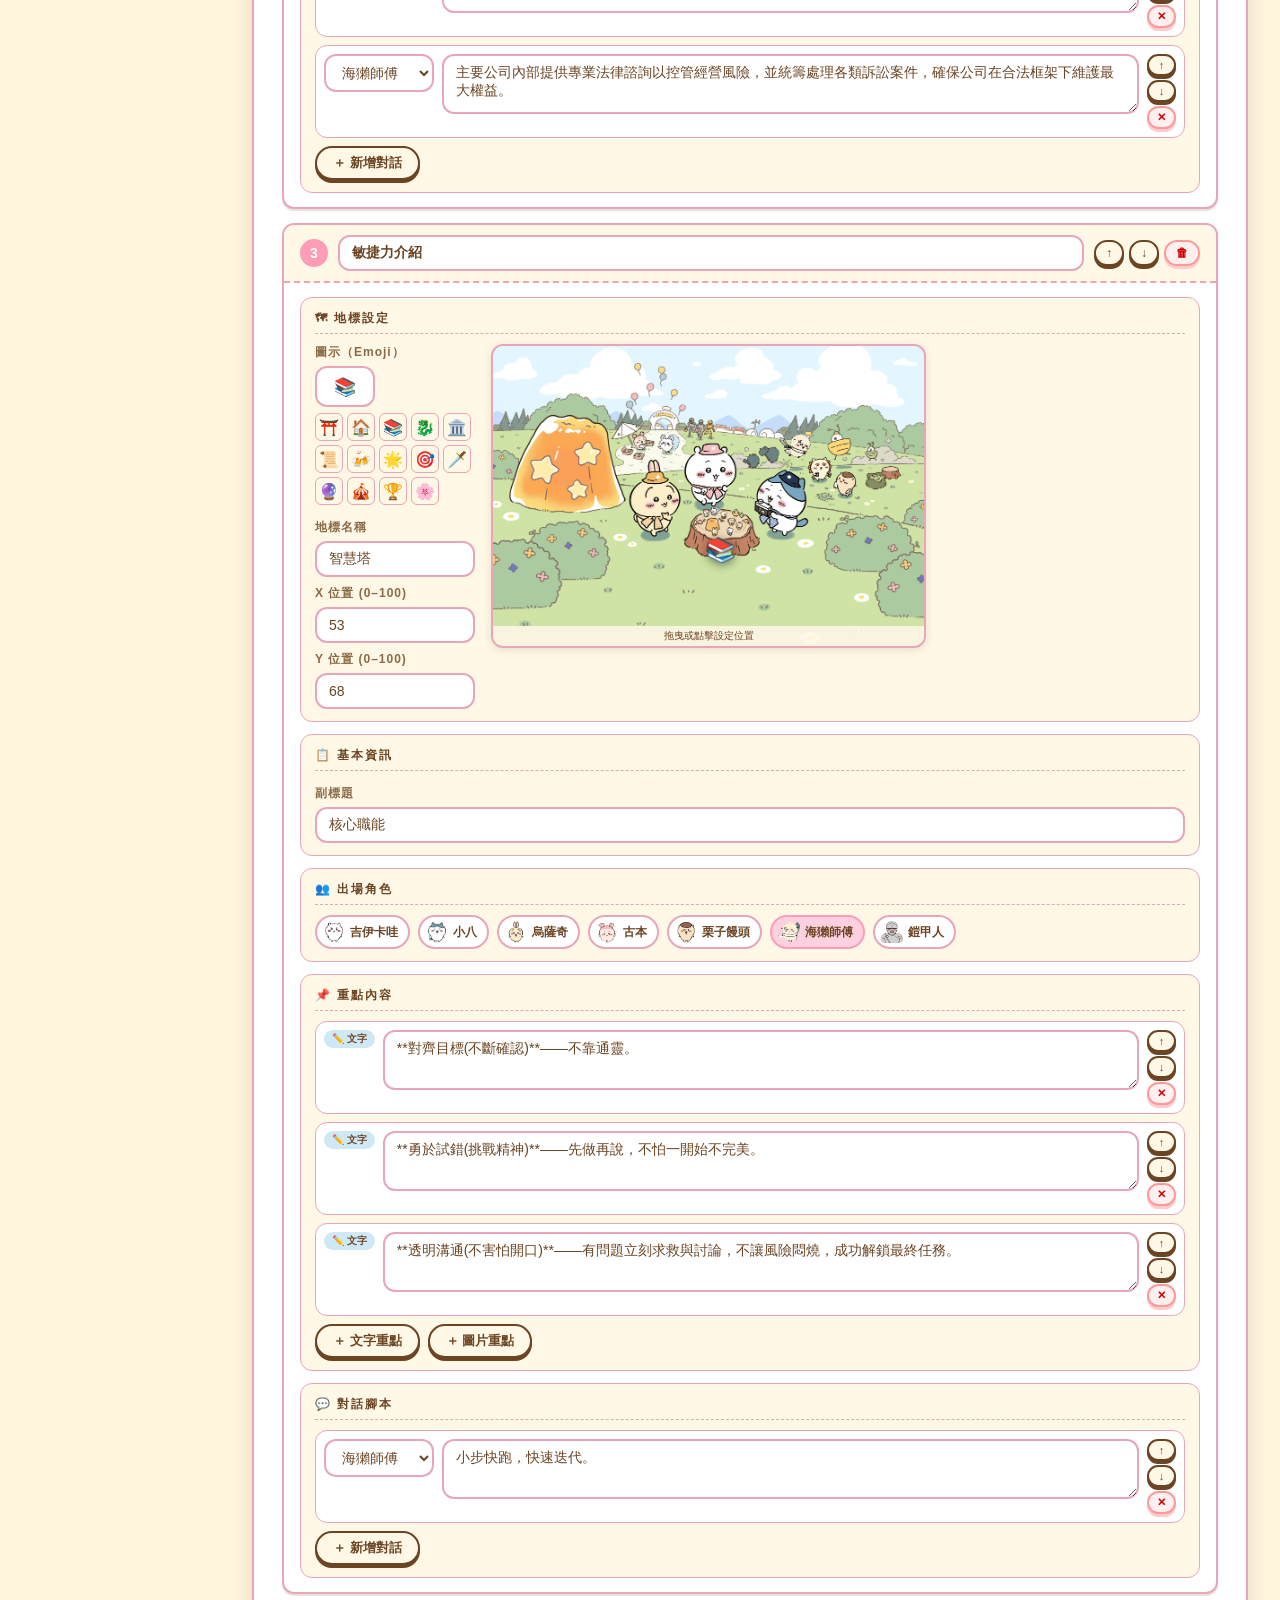
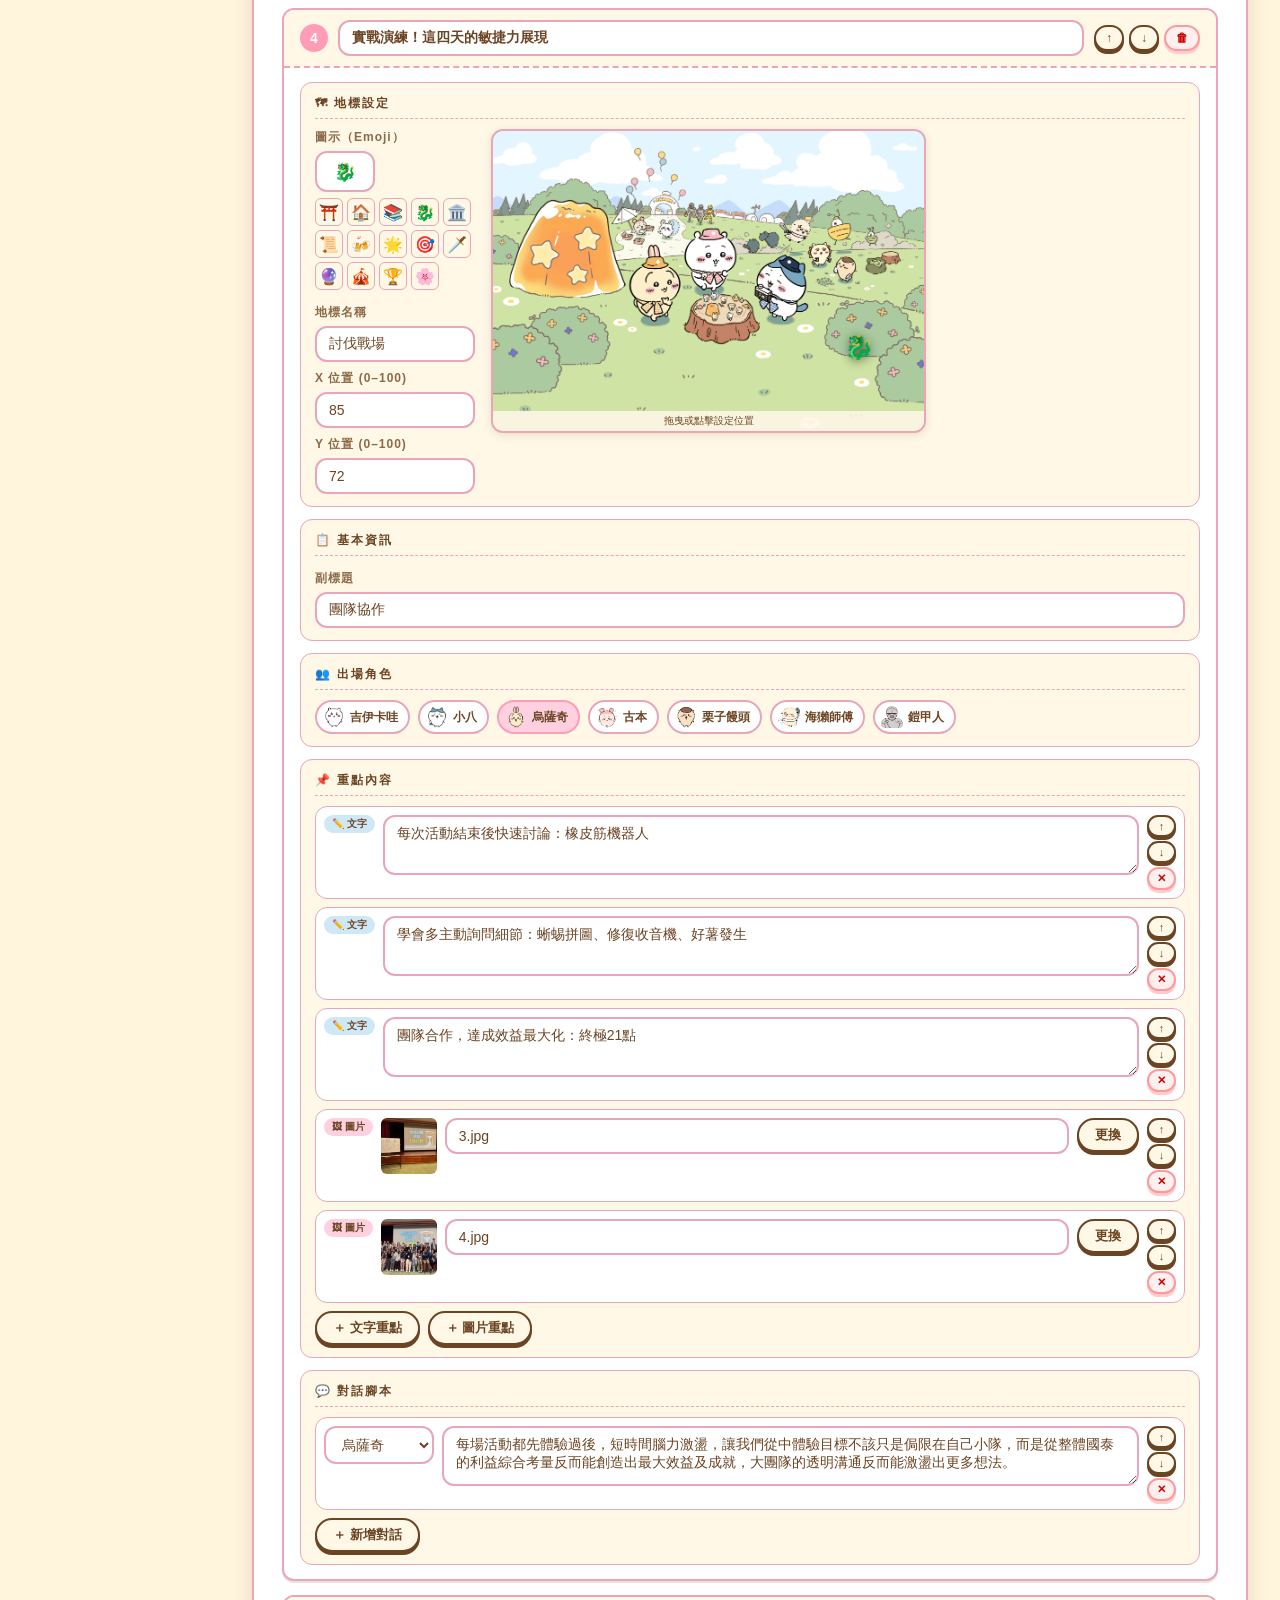
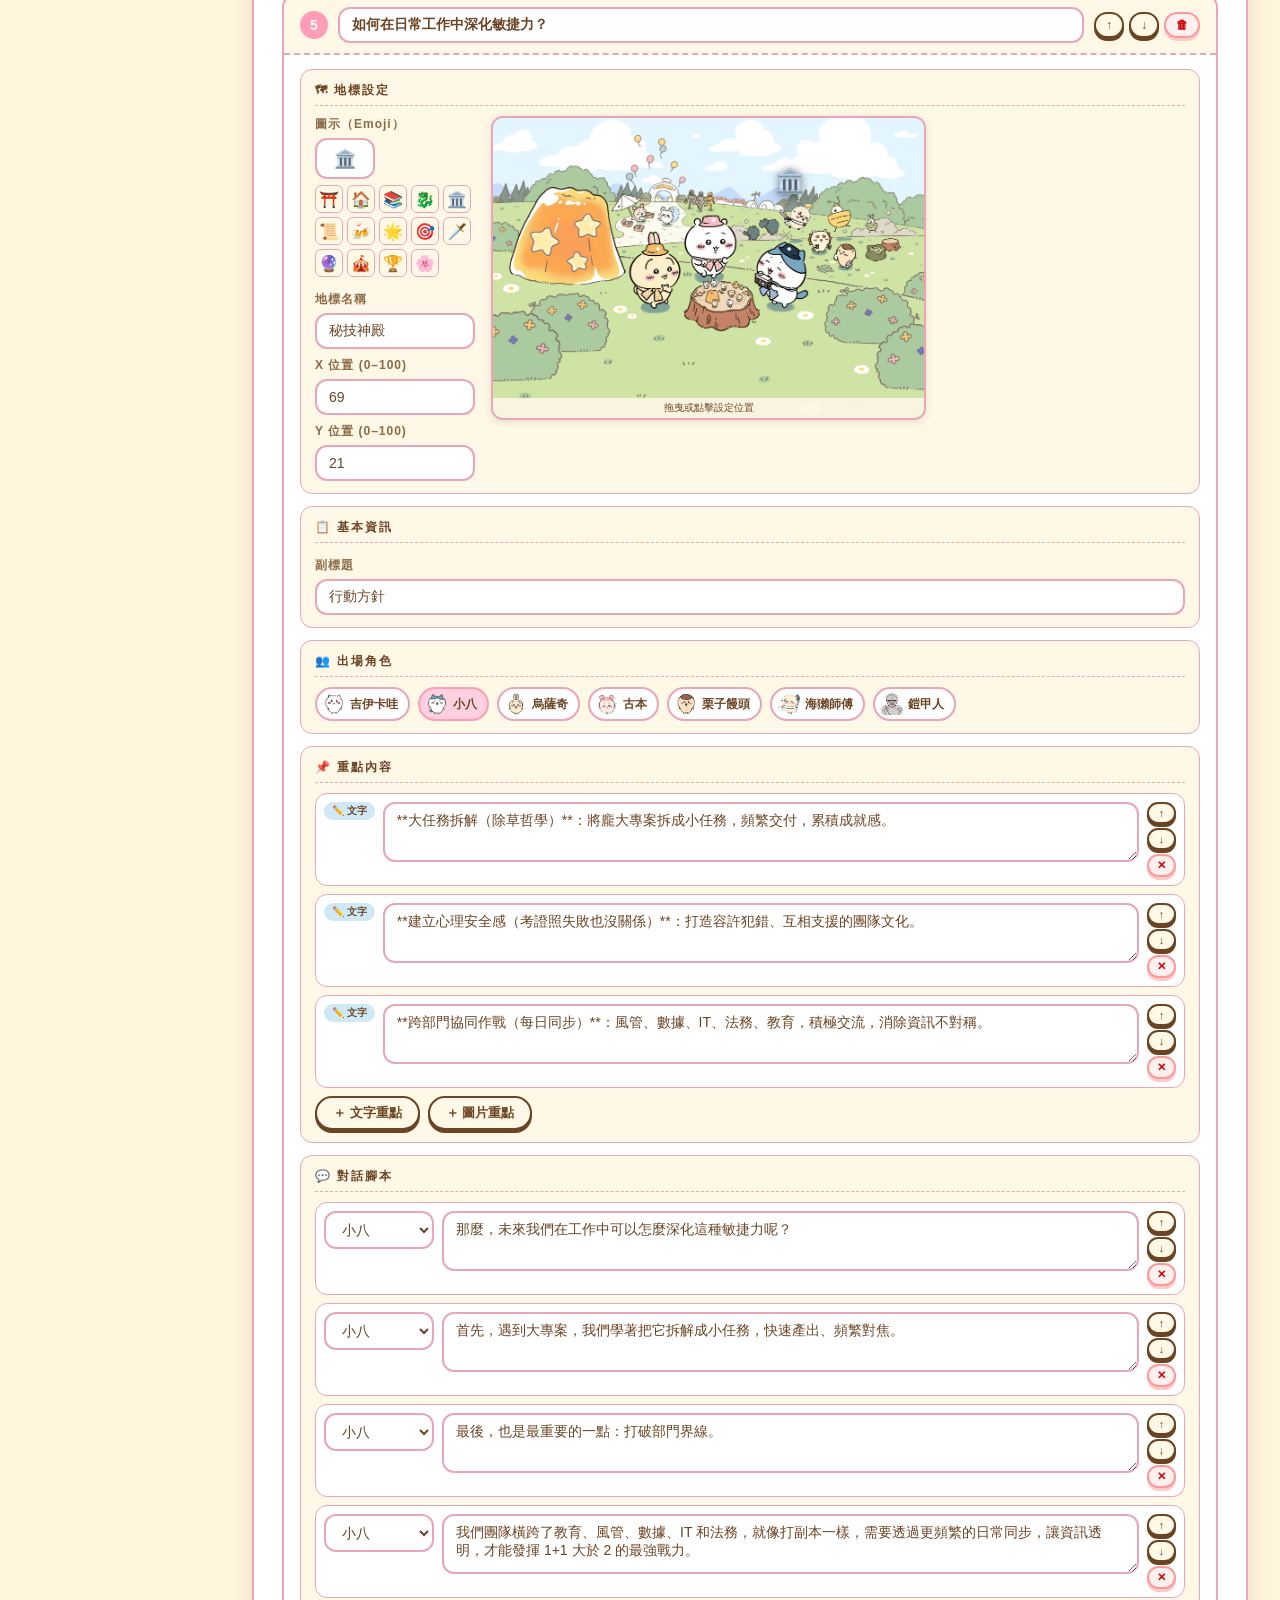
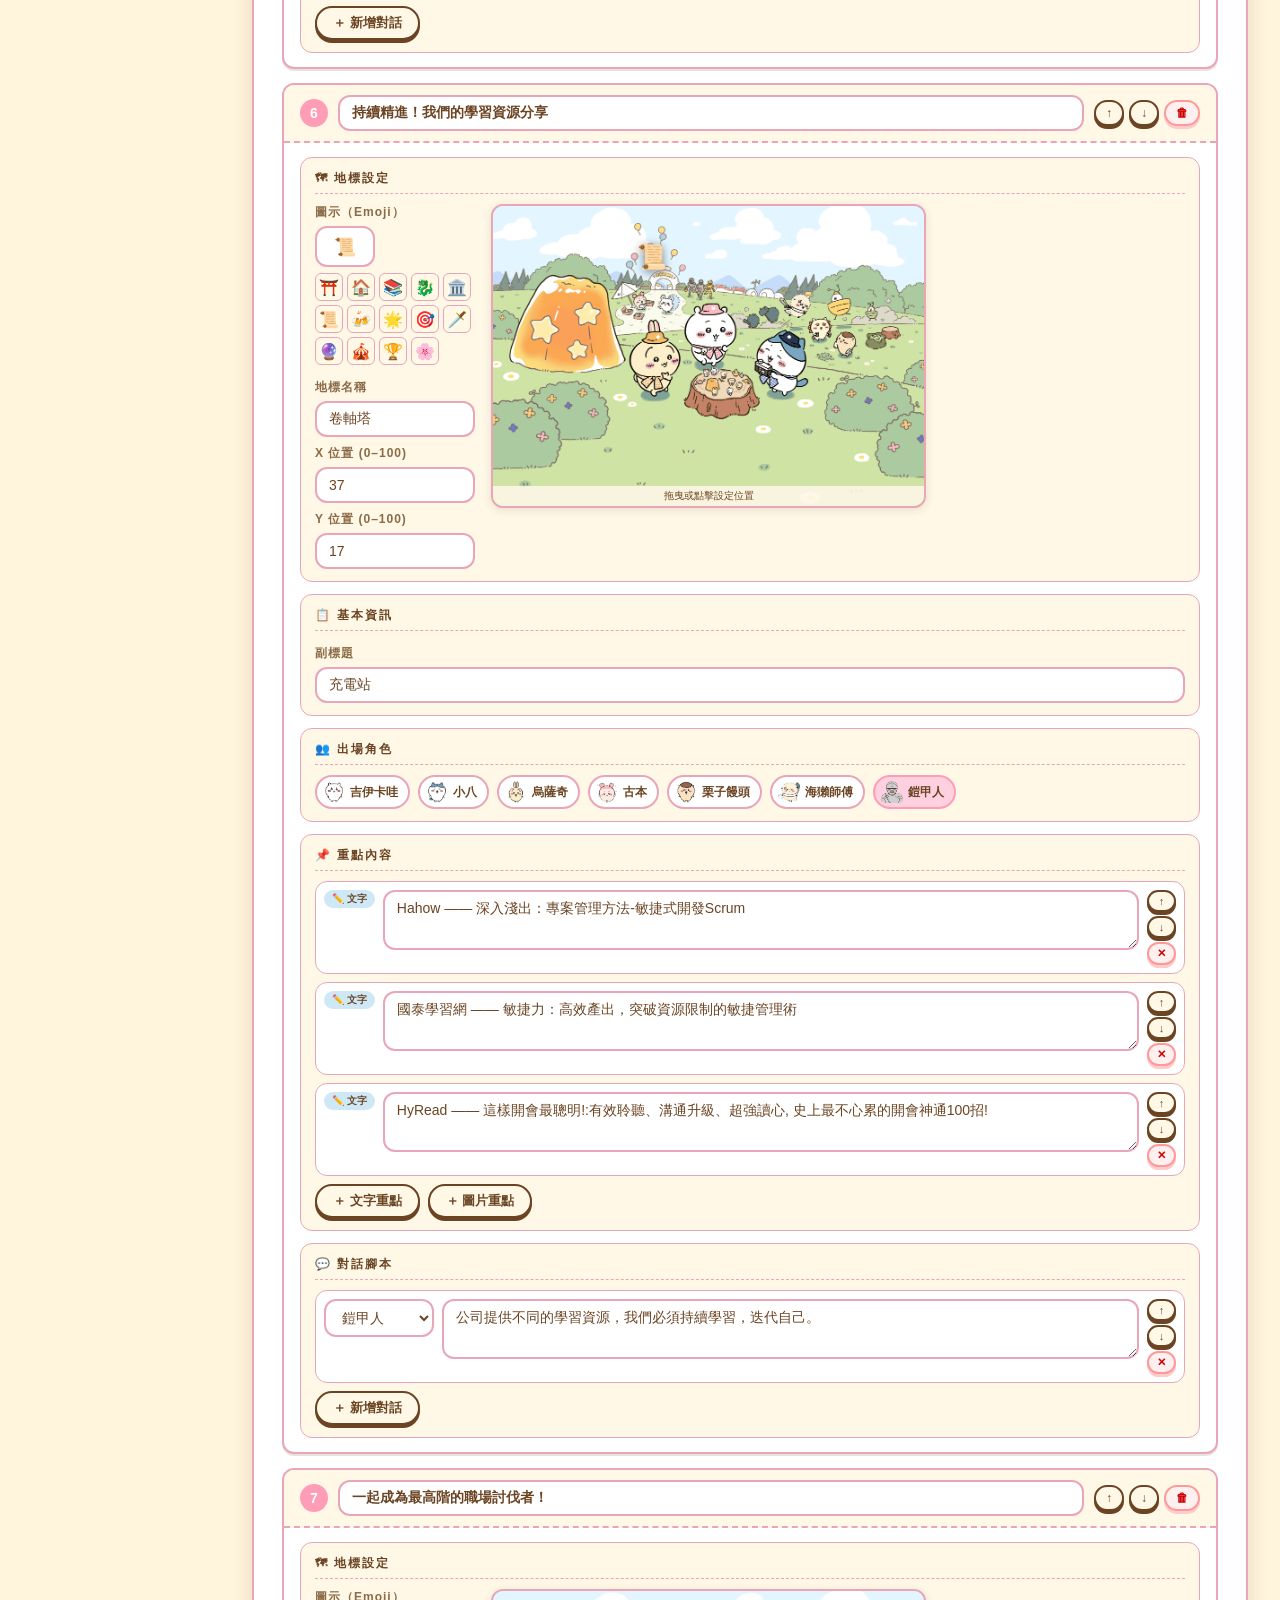
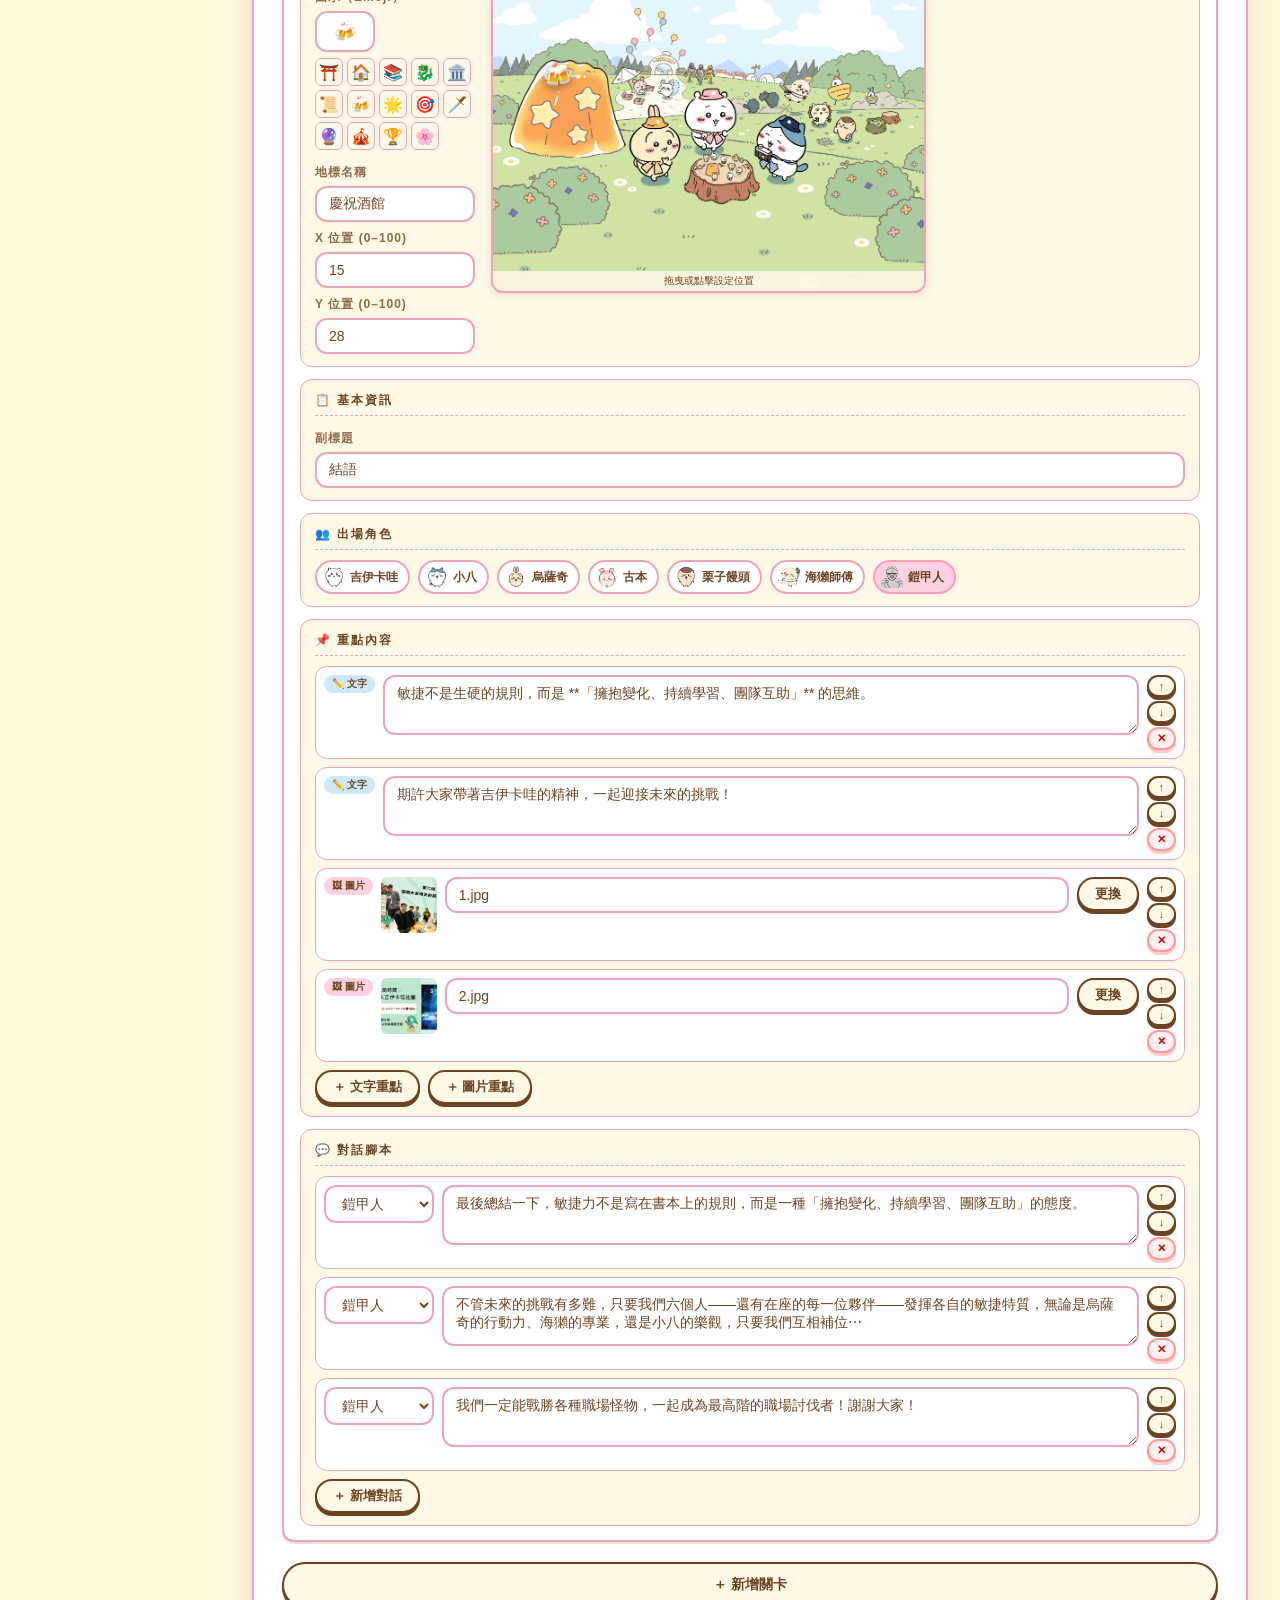
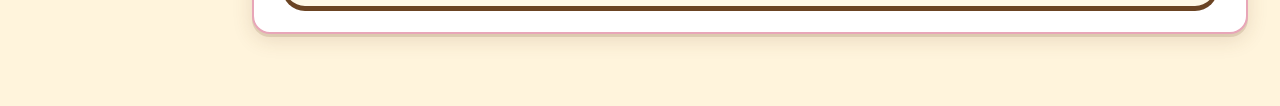
==== commit da7499c7: "fix: 修正編輯器在 WebStorm 內建瀏覽器無法載入的問題 透過 WebStorm 內建 HTTP 伺服器（非 port 8001）開啟 editor.html 時，fetch("/api/c" ====
--- a/editor.html
+++ b/editor.html
@@ -558,11 +558,11 @@
 <!-- Toast 通知 -->
 <div id="toast" hidden></div>
 
-<!-- 載入失敗提示（直接雙擊開啟時顯示） -->
+<!-- 載入失敗提示（直接雙擊或伺服器未啟動時顯示） -->
 <div id="load-error" class="load-error" hidden>
   <div class="load-error-box">
     <h2>🚧 無法載入內容</h2>
-    <p>瀏覽器禁止直接讀取本機檔案，請改用以下方式開啟編輯器：</p>
+    <p>請使用以下方式啟動伺服器並開啟編輯器：</p>
     <p><strong>Windows：</strong>雙擊 <code>start-editor.bat</code></p>
     <p><strong>macOS：</strong>雙擊 <code>start-editor.command</code></p>
   </div>
@@ -605,7 +605,7 @@
   showStatus("載入中...", "");
   // 先嘗試本機 API（由 editor_server.py 提供）
   try {
-    const res = await fetch("/api/content");
+    const res = await fetch("content.json");
     if (!res.ok) throw new Error("HTTP " + res.status);
     content = await res.json();
   } catch (_) {
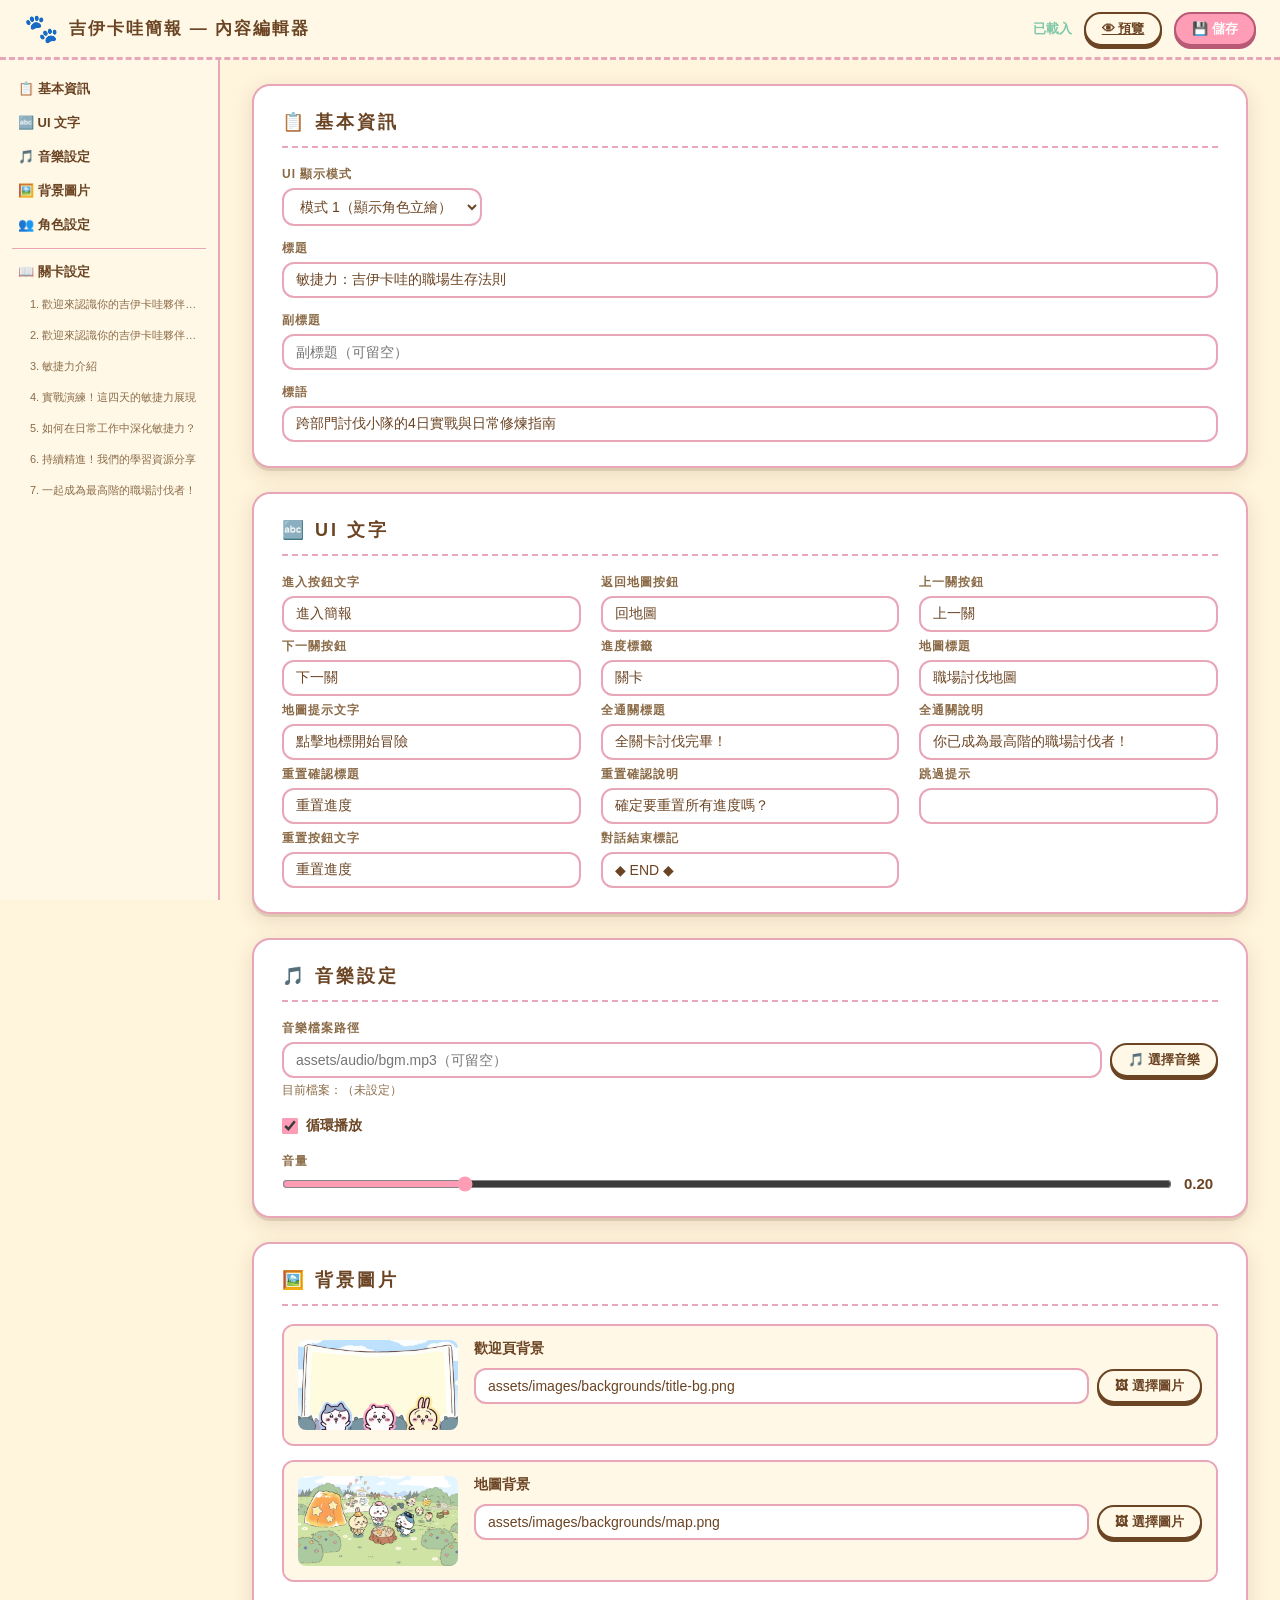
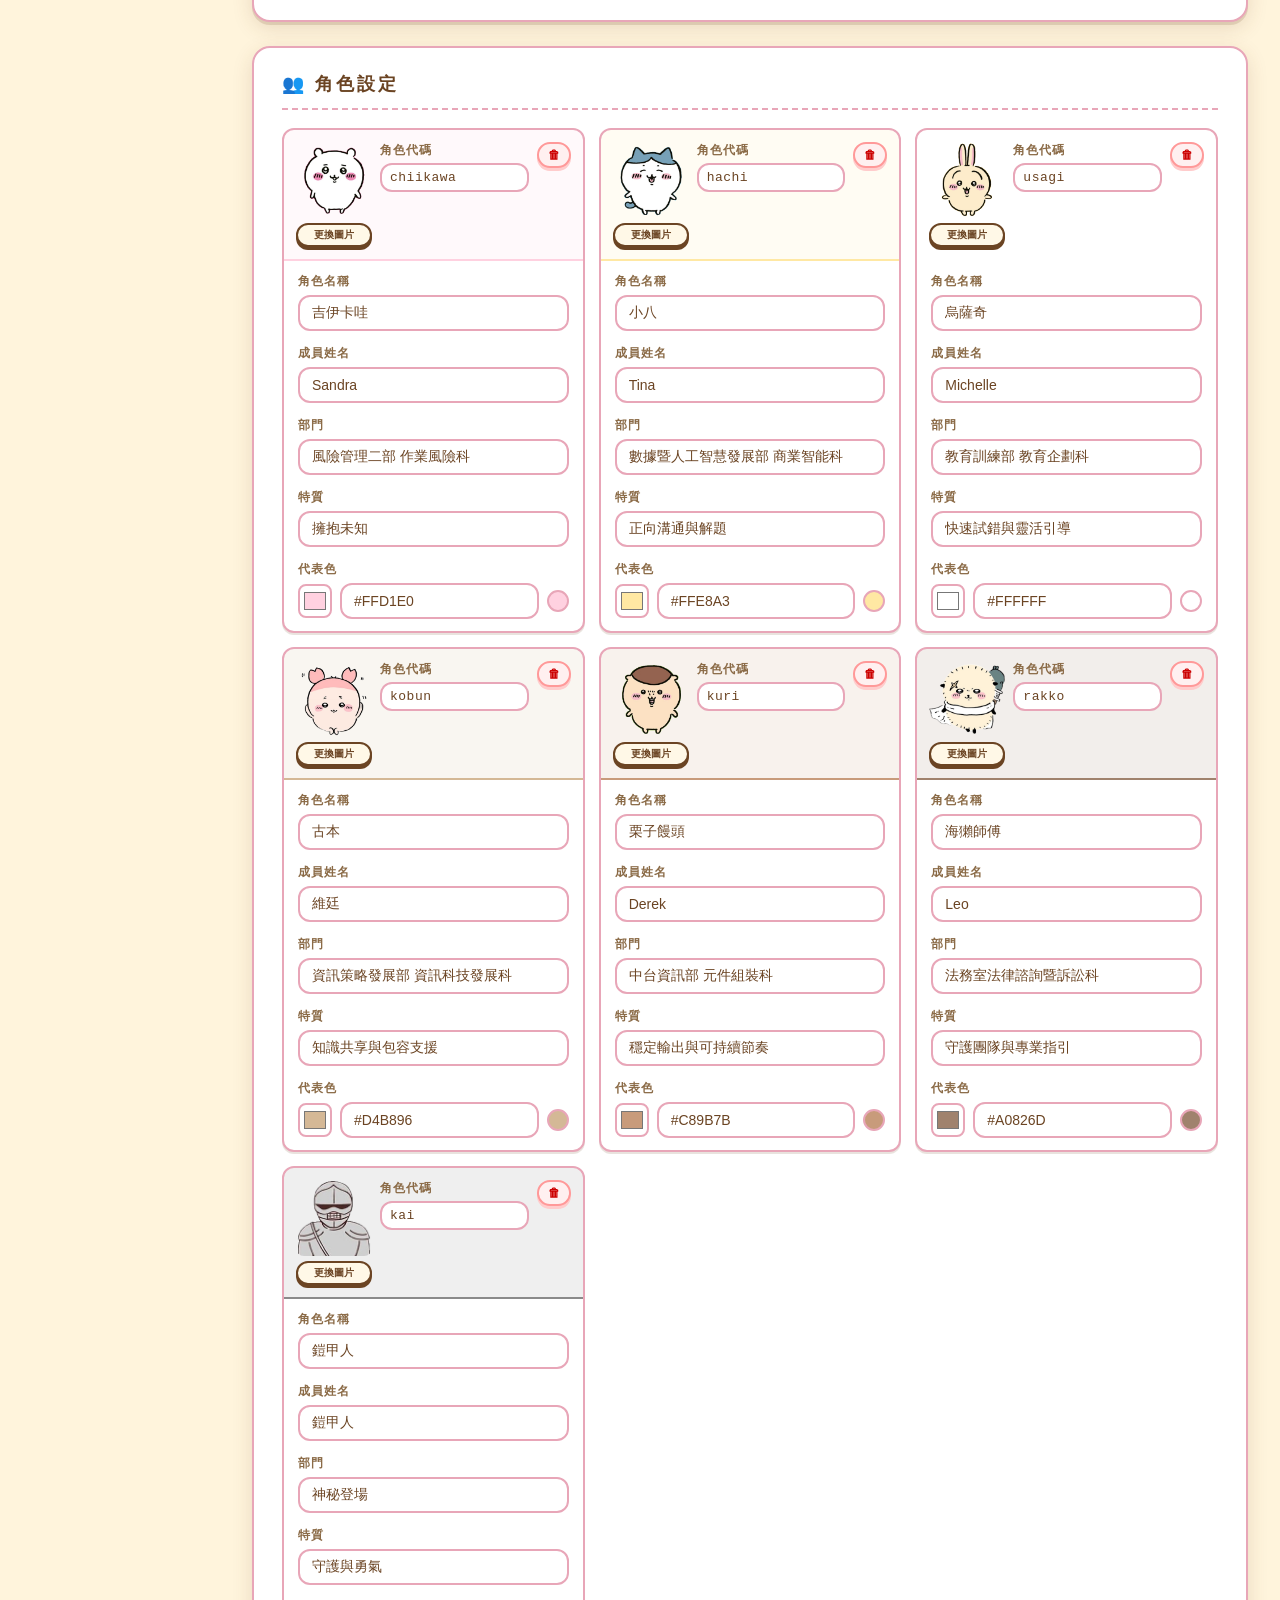
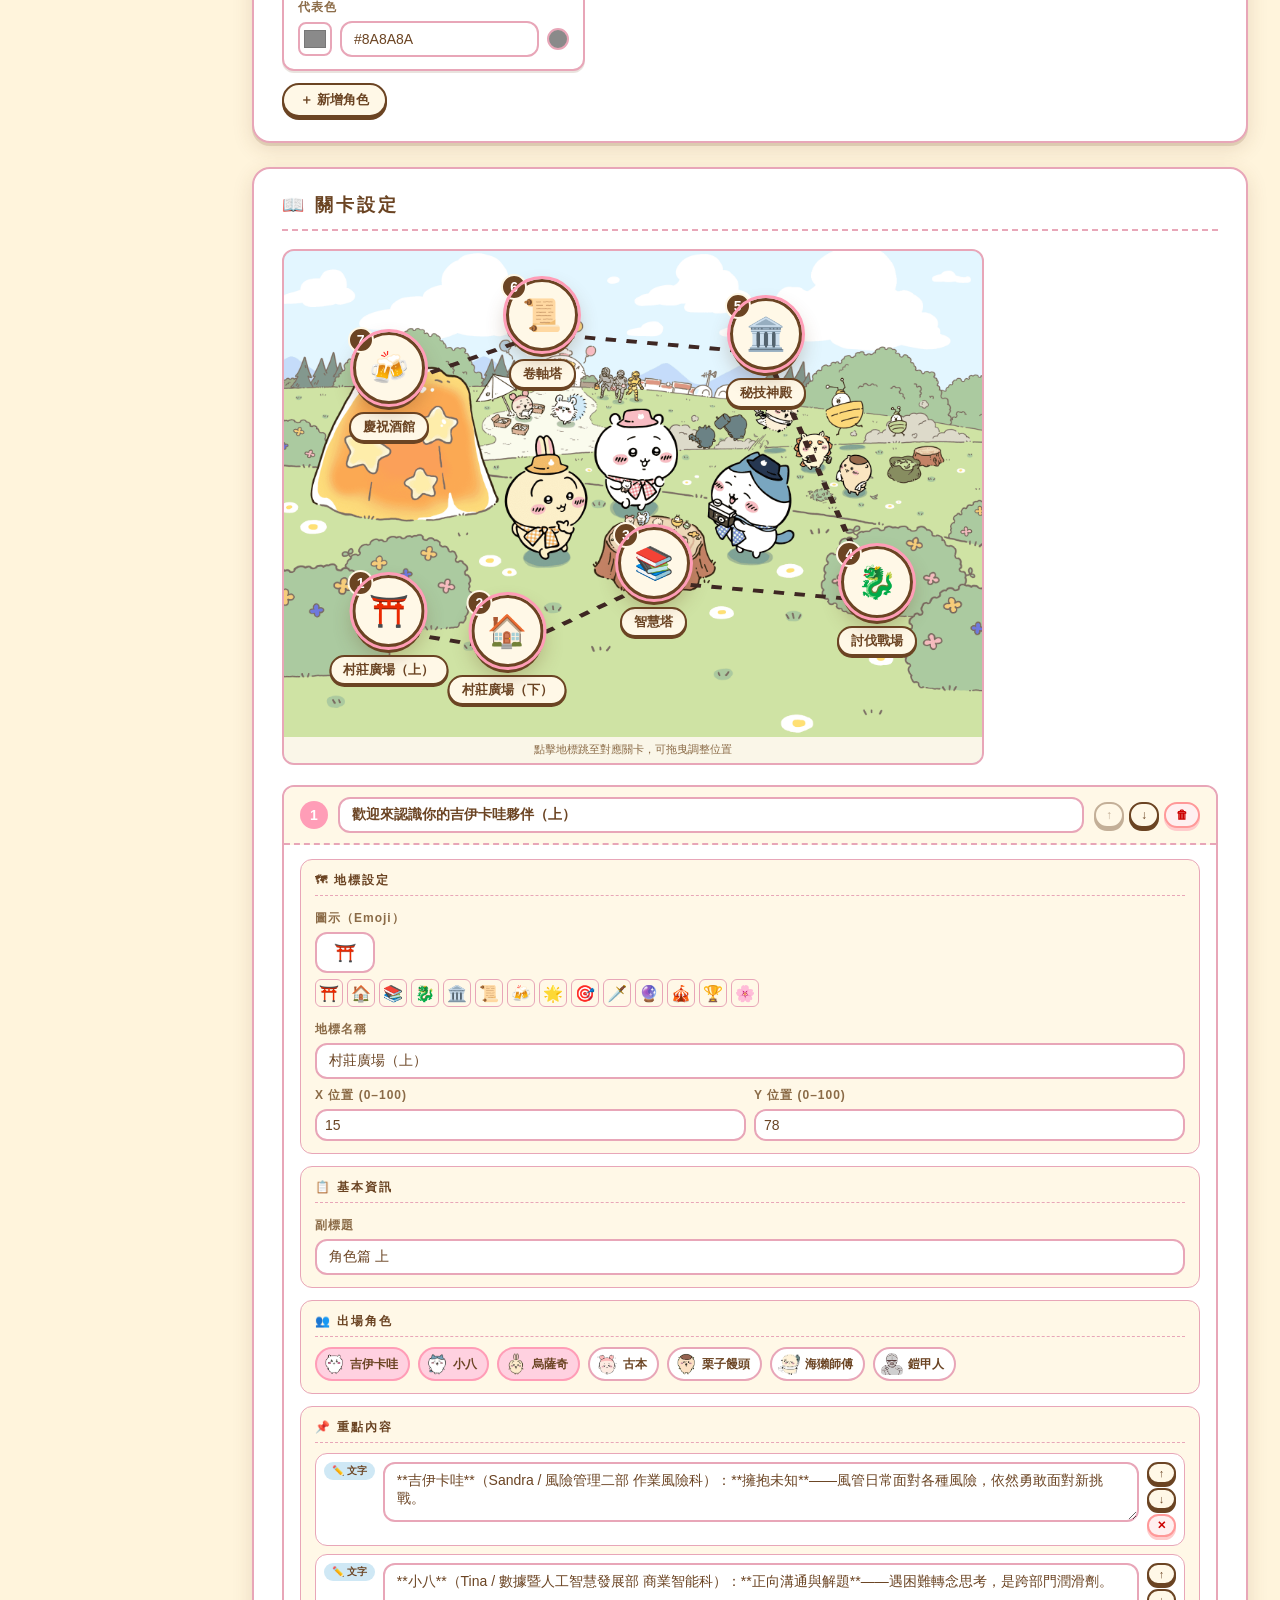
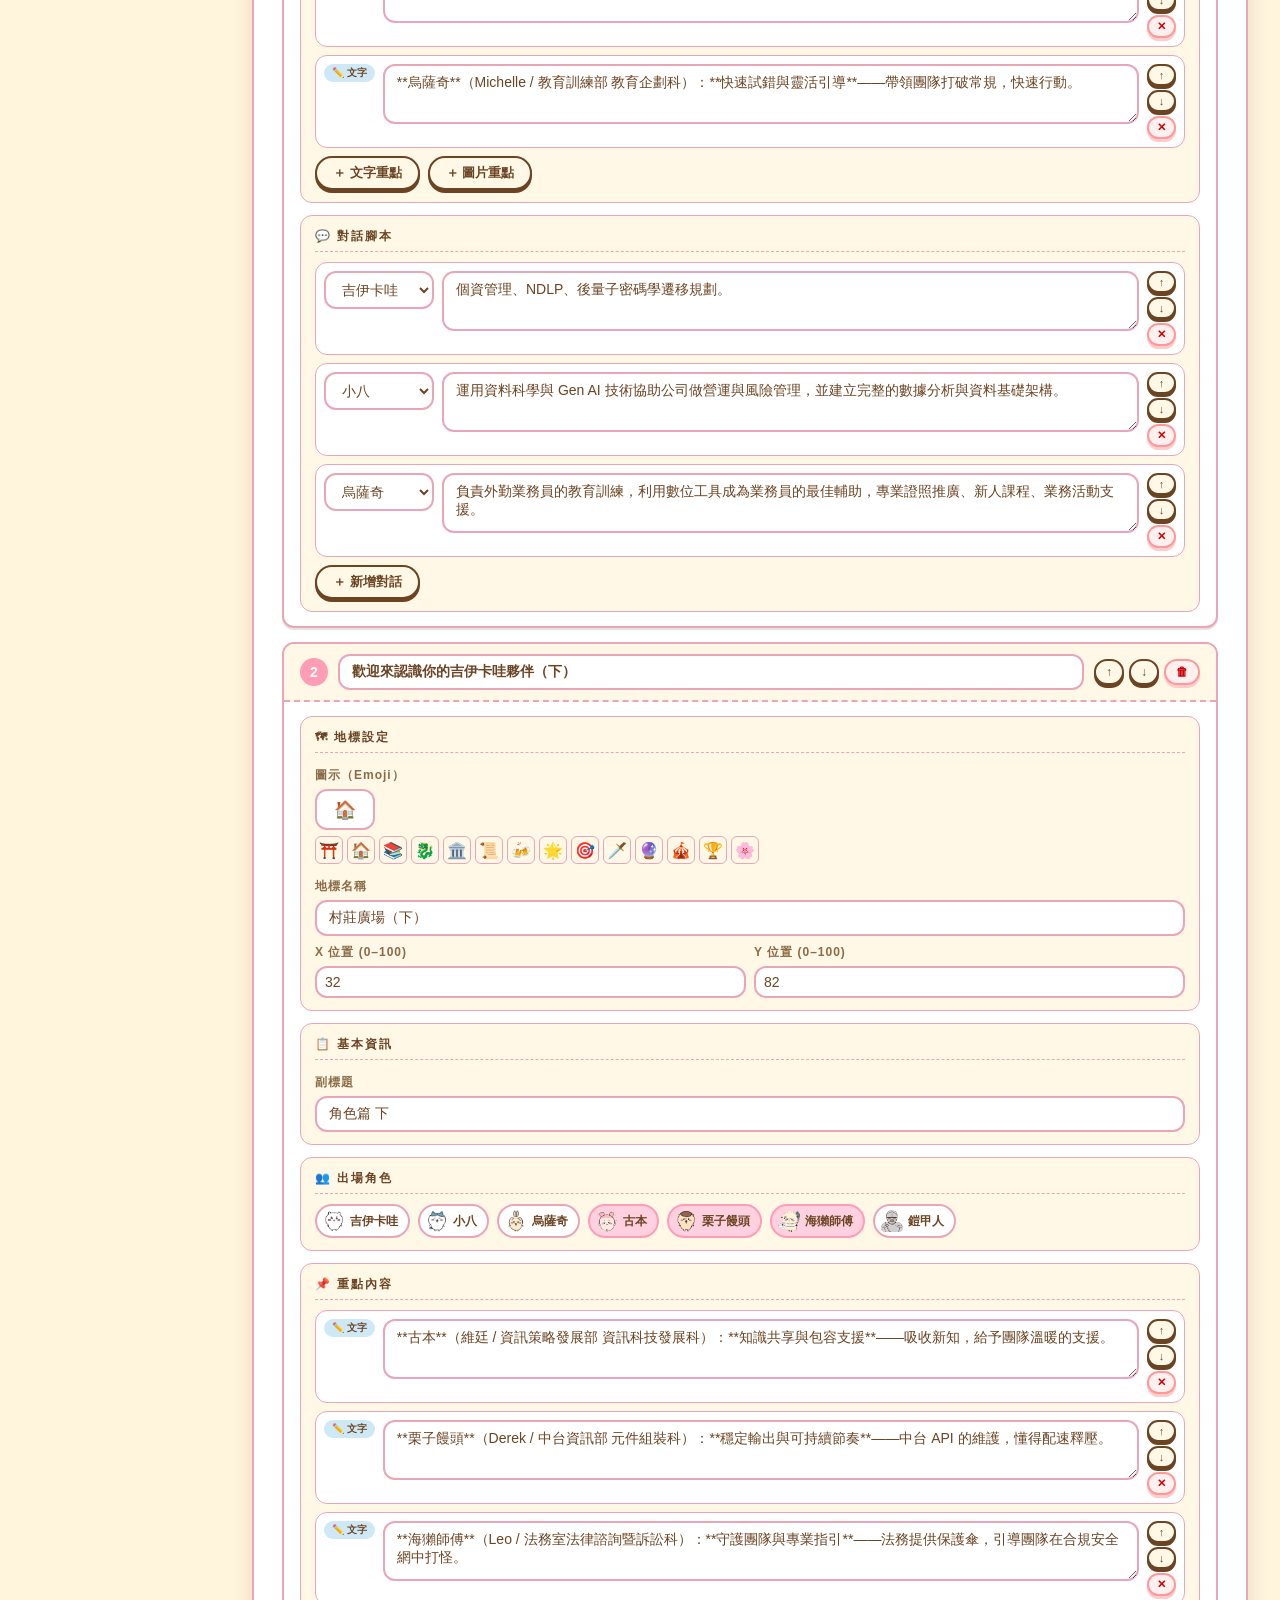
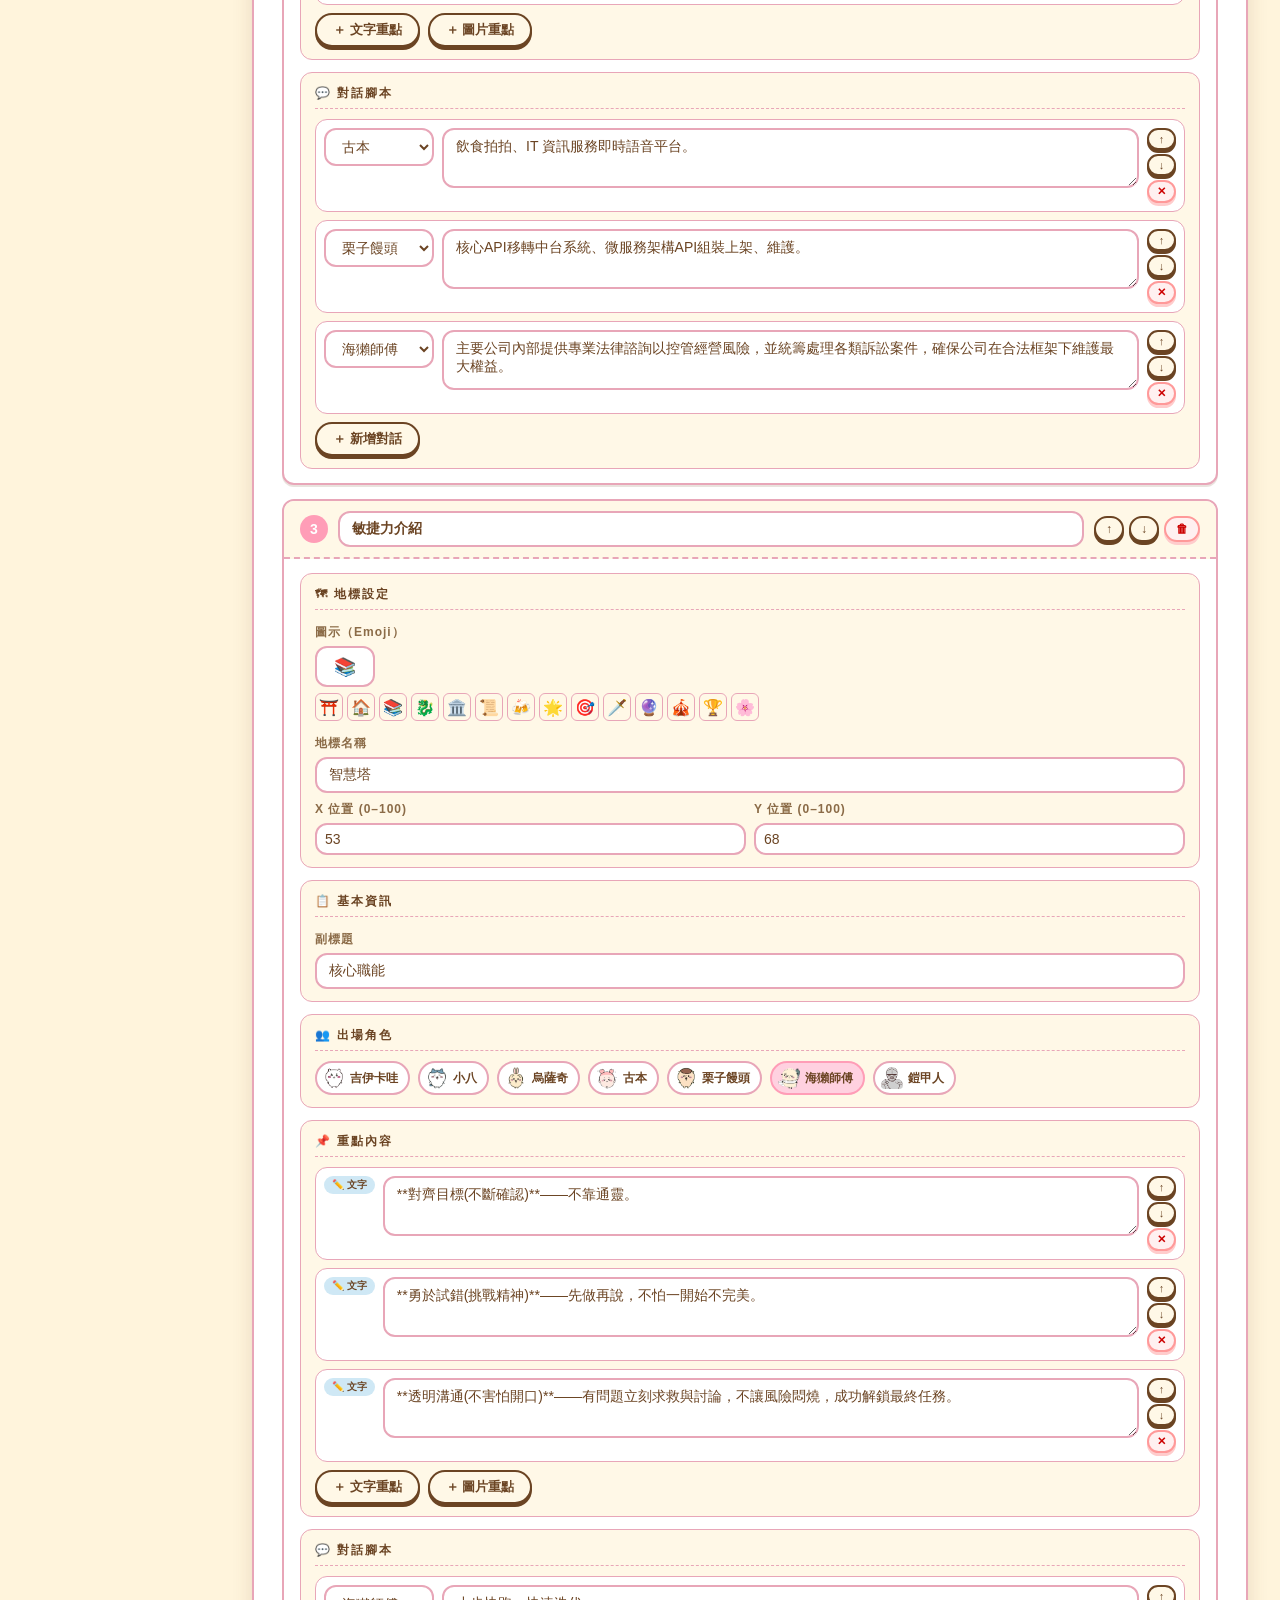
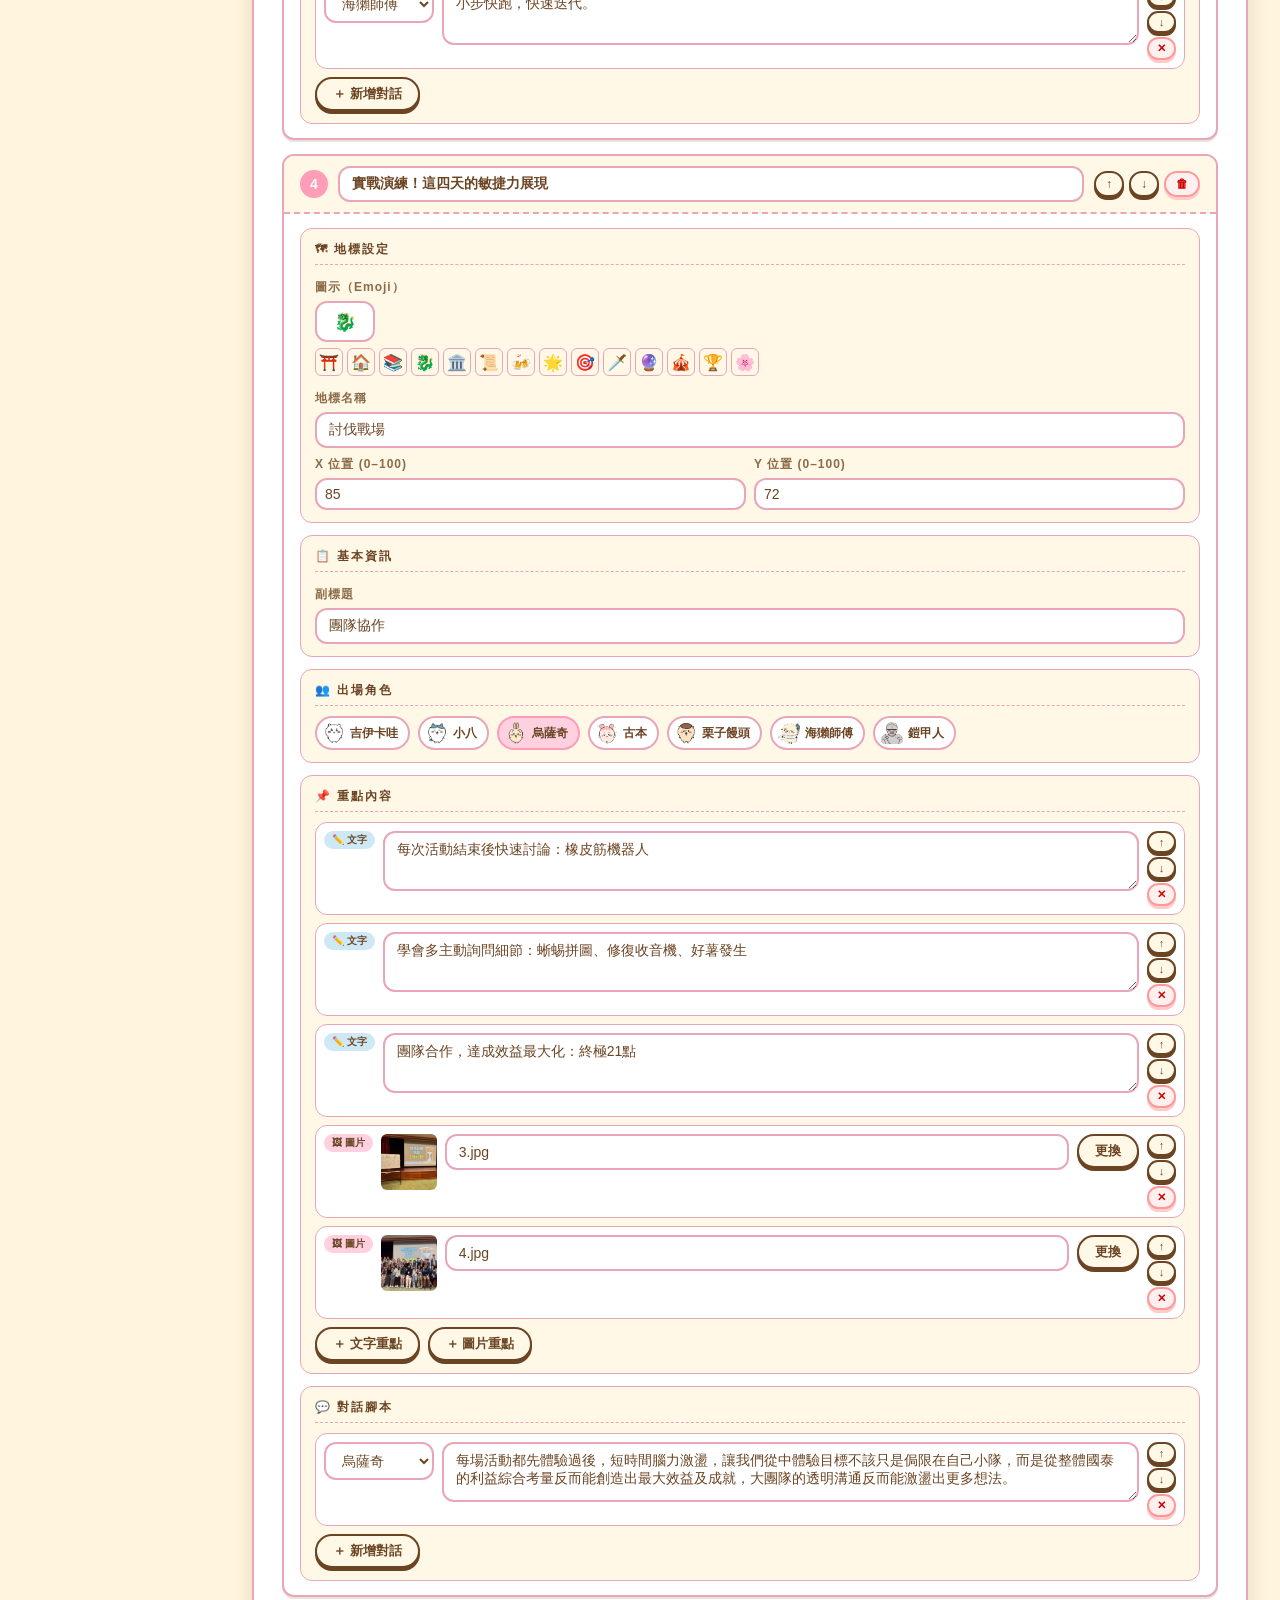
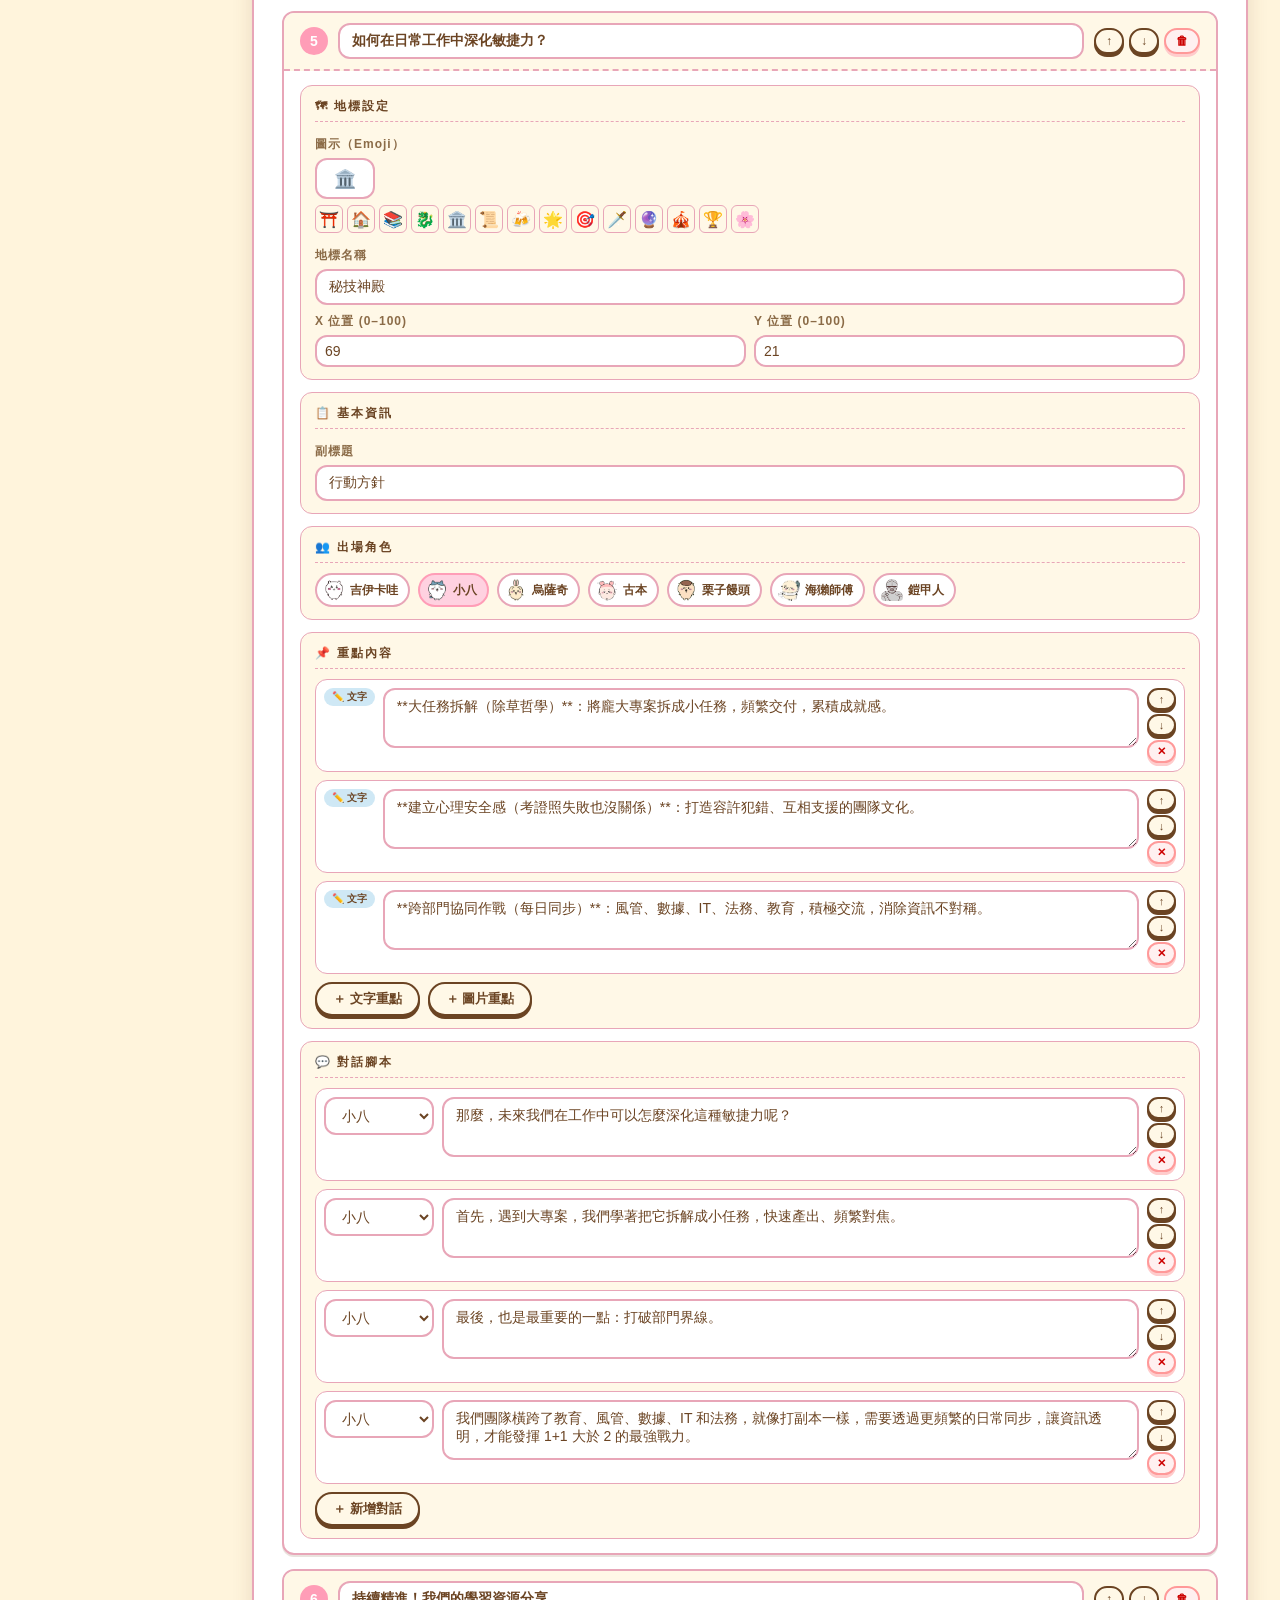
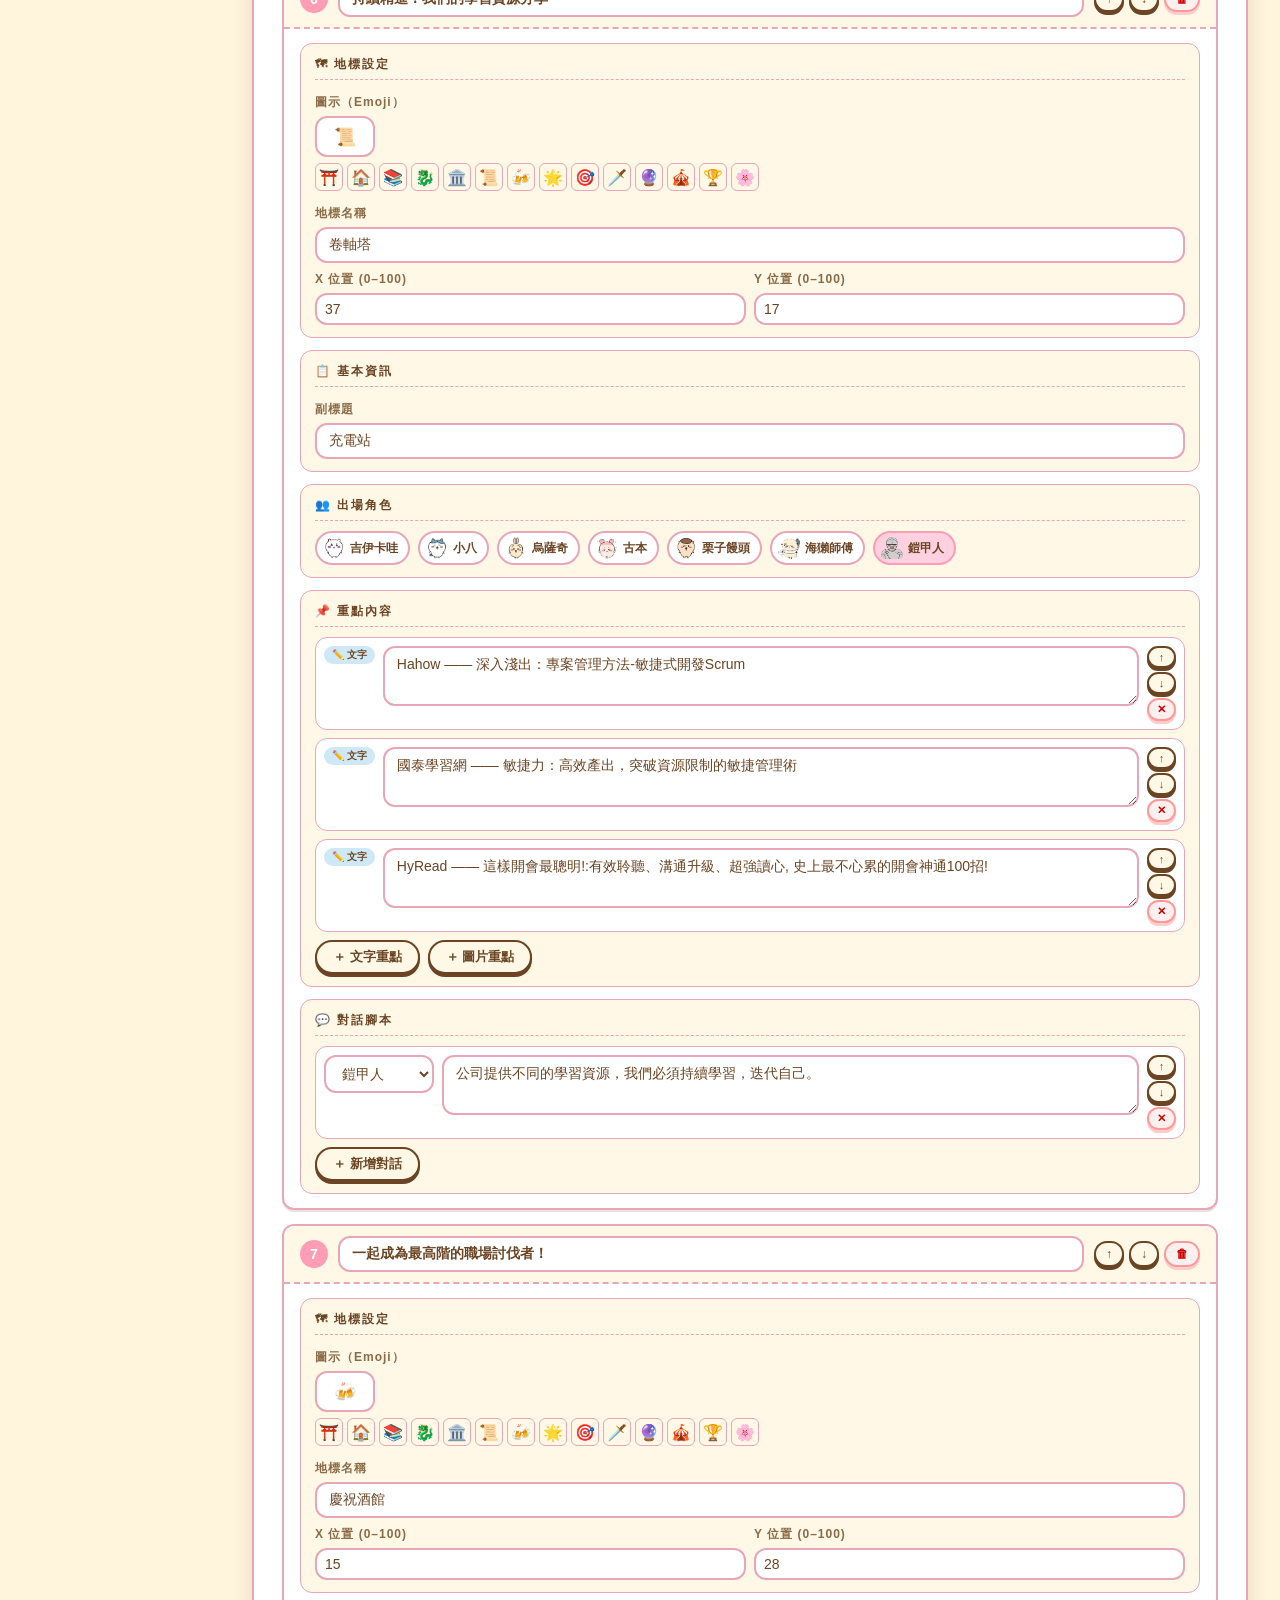
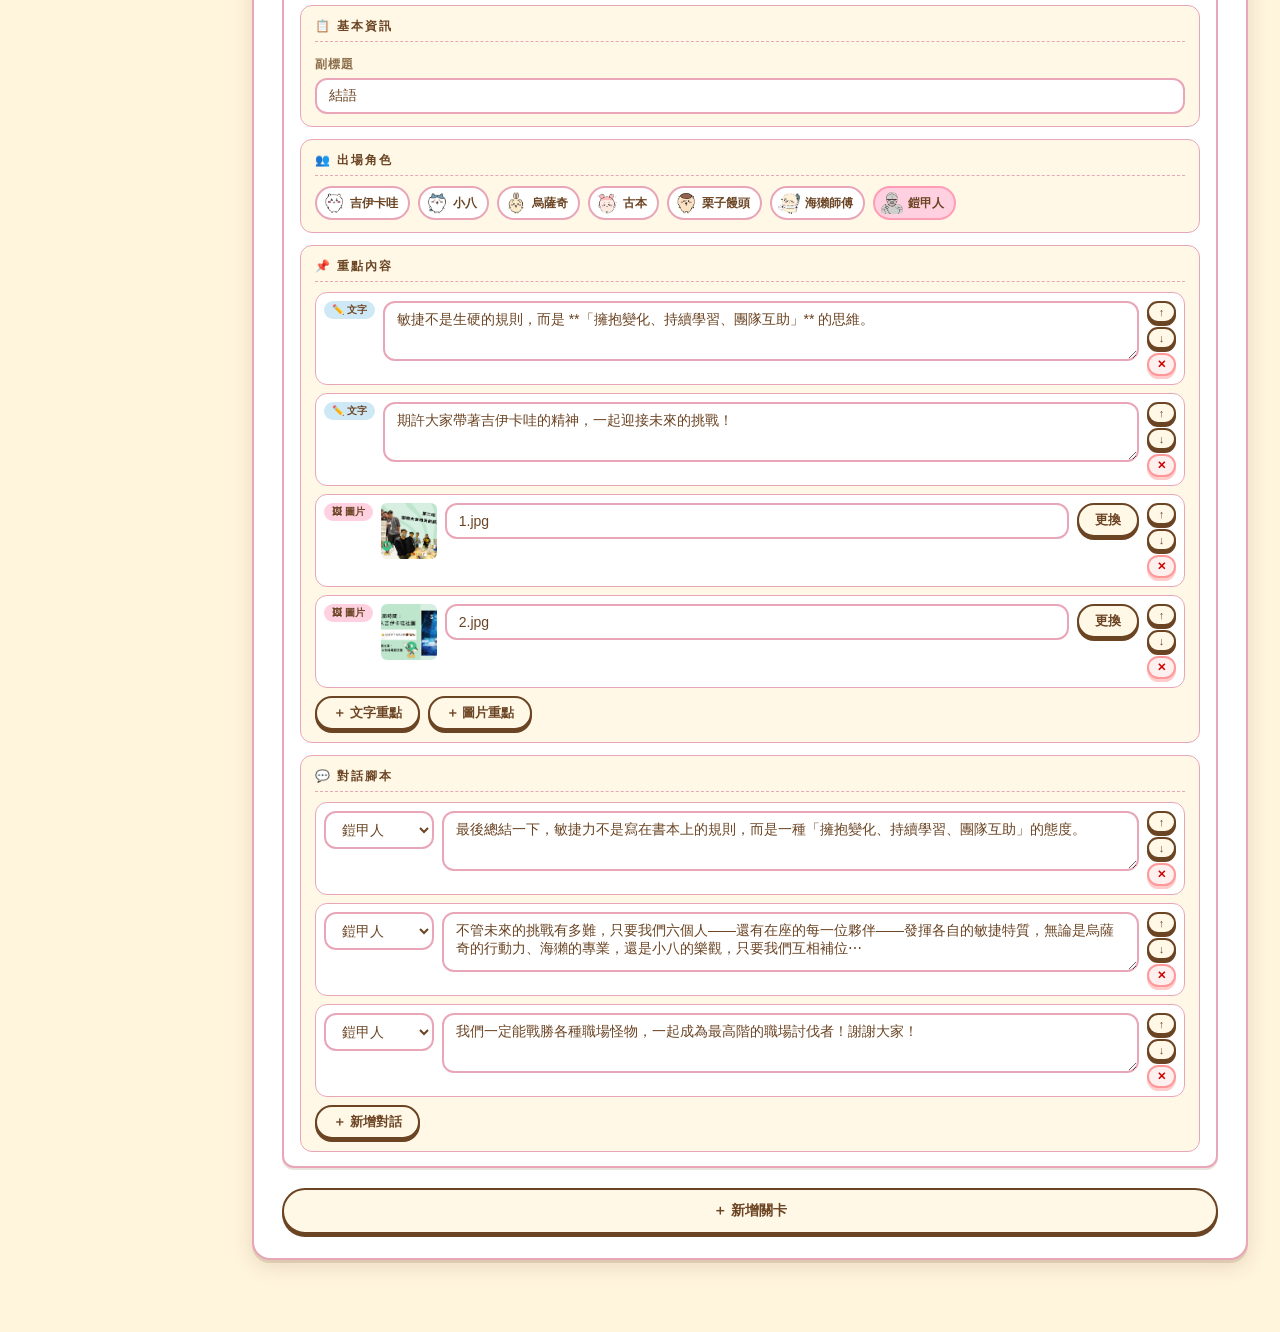
==== commit 3735dd09: "feat: 編輯器地標設定新增共用全覽地圖 在「關卡設定」頂端新增地圖全覽區塊，顯示所有地標與虛線路徑連線，樣式與主遊戲地圖完全一致。移除各關卡卡片的小地圖預覽，改為可在全覽地圖上直接拖曳地標，並同步" ====
--- a/editor.html
+++ b/editor.html
@@ -304,12 +304,8 @@
 }
 
 /* ============================================================
-   地標編輯器（地圖預覽 + 拖曳）
-   ============================================================ */
-.landmark-editor {
-  display: flex; gap: 16px; align-items: flex-start; flex-wrap: wrap;
-}
-.landmark-fields { width: 160px; flex-shrink: 0; }
+   地標編輯器欄位
+   ============================================================ */
 .xy-row { display: flex; gap: 8px; }
 .xy-item { flex: 1; min-width: 0; }
 .xy-item .field-input { padding: 6px 8px; width: 100%; }
@@ -326,30 +322,132 @@
 }
 .emoji-preset-btn:hover { background: var(--pink); }
 
-.landmark-map-preview {
-  position: relative; flex: 1; min-width: 200px; max-width: 50%;
-  border-radius: var(--radius-sm); border: 2px solid var(--line);
-  overflow: hidden; cursor: crosshair;
-  box-shadow: 0 2px 8px var(--shadow);
+/* ============================================================
+   全覽地圖（關卡設定頂端）
+   ============================================================ */
+#slide-map-overview {
+  margin-bottom: 20px;
+  border: 2px solid var(--line);
+  border-radius: var(--radius-sm);
+  overflow: hidden;
   background: var(--sky);
-}
-.lm-map-img {
+  width: 75%;
+}
+.slide-map-wrap { position: relative; }
+.slide-map-wrap .lm-map-img {
   display: block; width: 100%; height: auto;
   pointer-events: none; user-select: none;
 }
-.lm-pin {
-  position: absolute; transform: translate(-50%, -50%);
-  font-size: 24px; cursor: grab;
-  filter: drop-shadow(0 2px 5px rgba(0,0,0,0.5));
-  user-select: none; touch-action: none; z-index: 2;
-}
-.lm-pin:active { cursor: grabbing; filter: drop-shadow(0 2px 12px rgba(0,0,0,0.8)); }
-.lm-preview-hint {
-  position: absolute; bottom: 0; left: 0; right: 0;
-  text-align: center; font-size: 10px; color: var(--brown);
-  background: rgba(255,248,231,0.88); padding: 3px 0;
+.slide-map-hint {
+  text-align: center; font-size: 11px;
+  color: var(--brown-soft); padding: 5px 0 6px;
+  background: rgba(255,248,231,0.9);
+}
+.lm-paths-svg {
+  position: absolute; inset: 0;
+  width: 100%; height: 100%;
+  pointer-events: none; z-index: 1;
+}
+/* 路徑線條（與 style.css .map-path-line 完全一致） */
+.lm-path-line {
+  fill: none;
+  stroke: #3E2723;
+  stroke-width: 0.8;
+  stroke-dasharray: 1.5 1.5;
+  opacity: 1;
+}
+/* 地標（與 style.css .landmark 系列完全一致） */
+.landmark {
+  position: absolute;
+  transform: translate(-50%, -50%);
+  display: flex; flex-direction: column; align-items: center;
+  cursor: grab; z-index: 2;
+  user-select: none; touch-action: none;
+  transition: transform 0.2s ease;
+}
+.landmark:hover { transform: translate(-50%, -55%) scale(1.08); z-index: 10; }
+.landmark:active { cursor: grabbing; }
+.landmark-icon-wrap {
+  position: relative;
+  width: 72px; height: 72px;
+  background: var(--cream);
+  border: 3px solid var(--brown);
+  border-radius: 50%;
+  display: flex; align-items: center; justify-content: center;
+  font-size: 32px;
+  box-shadow: 0 6px 0 var(--brown), 0 10px 20px var(--shadow-deep);
+}
+.landmark-icon-wrap::after {
+  content: "";
+  position: absolute; inset: -6px;
+  border-radius: 50%;
+  border: 3px solid var(--pink-deep);
+  animation: halo 1.5s ease-in-out infinite;
   pointer-events: none;
 }
+@keyframes halo {
+  0%, 100% { opacity: 0.3; transform: scale(1); }
+  50%      { opacity: 1;   transform: scale(1.15); }
+}
+.landmark-badge {
+  position: absolute;
+  top: -8px; left: -8px;
+  width: 26px; height: 26px;
+  background: var(--brown); color: #fff;
+  border-radius: 50%;
+  font-size: 14px; font-weight: 900;
+  display: flex; align-items: center; justify-content: center;
+  border: 2px solid var(--cream);
+}
+.landmark-label {
+  margin-top: 8px;
+  padding: 4px 12px;
+  background: var(--cream);
+  border: 2px solid var(--brown);
+  border-radius: 999px;
+  font-size: 13px; font-weight: 700;
+  color: var(--brown);
+  white-space: nowrap;
+  box-shadow: 0 2px 0 var(--brown);
+}
+.landmark-card {
+  position: absolute;
+  bottom: calc(100% + 14px); left: 50%;
+  transform: translateX(-50%) translateY(6px);
+  width: 200px; padding: 12px;
+  background: #fff;
+  border: 2px solid var(--brown);
+  border-radius: var(--radius-sm);
+  box-shadow: 0 8px 20px var(--shadow-deep);
+  opacity: 0; pointer-events: none;
+  transition: all 0.2s ease; z-index: 5;
+}
+.landmark:hover .landmark-card { opacity: 1; transform: translateX(-50%) translateY(0); }
+.landmark-card::after {
+  content: "";
+  position: absolute; top: 100%; left: 50%;
+  transform: translateX(-50%);
+  border: 8px solid transparent;
+  border-top-color: var(--brown);
+}
+.landmark.card-below .landmark-card {
+  bottom: auto; top: calc(100% + 14px);
+  transform: translateX(-50%) translateY(-6px);
+}
+.landmark.card-below:hover .landmark-card { transform: translateX(-50%) translateY(0); }
+.landmark.card-below .landmark-card::after {
+  top: auto; bottom: 100%;
+  border-top-color: transparent;
+  border-bottom-color: var(--brown);
+}
+.lc-title { font-size: 15px; font-weight: 900; color: var(--brown); margin-bottom: 4px; }
+.lc-subtitle { font-size: 12px; color: var(--brown-soft); margin-bottom: 8px; }
+.lc-chars { display: flex; gap: 4px; }
+.lc-char {
+  width: 30px; height: 30px; border-radius: 50%;
+  background: var(--cream); border: 2px solid var(--brown); object-fit: cover;
+}
+
 
 /* ============================================================
    角色勾選方塊
@@ -926,8 +1024,10 @@
   (content.slides || []).forEach((slide, idx) => {
     container.appendChild(buildSlideCard(slide, idx, charKeys));
   });
-  (content.slides || []).forEach((_, idx) => bindLandmarkPreview(idx));
+  (content.slides || []).forEach((_, idx) => bindLandmarkInputs(idx));
   updateSidebarSlides();
+  buildSlideMapOverview();
+  setTimeout(renderSlideMapOverview, 0);
 }
 
 function rerenderSlides(slides) {
@@ -935,9 +1035,11 @@
   container.innerHTML = "";
   const charKeys = Object.keys(content.characters || {});
   slides.forEach((slide, idx) => container.appendChild(buildSlideCard(slide, idx, charKeys)));
-  slides.forEach((_, idx) => bindLandmarkPreview(idx));
+  slides.forEach((_, idx) => bindLandmarkInputs(idx));
   updateSidebarSlides();
   hideUploadUIsIfReadonly();
+  buildSlideMapOverview();
+  setTimeout(renderSlideMapOverview, 0);
 }
 
 function buildSlideCard(slide, idx, charKeys) {
@@ -975,36 +1077,29 @@
 
       <div class="field-section">
         <div class="field-section-title">🗺 地標設定</div>
-        <div class="landmark-editor">
-          <div class="landmark-fields">
-            <label class="field-label">圖示（Emoji）</label>
-            <div class="emoji-row">
-              <input type="text" id="f-slide-${idx}-lm-icon" class="field-input emoji-input"
-                     value="${escHtml(lm.icon||'')}" maxlength="4" placeholder="📍">
-              <div class="emoji-presets">
-                ${["⛩️","🏠","📚","🐉","🏛️","📜","🍻","🌟","🎯","🗡️","🔮","🎪","🏆","🌸"].map(e =>
-                  `<button class="emoji-preset-btn" onclick="setEmoji(${idx},'${e}')">${e}</button>`
-                ).join("")}
-              </div>
-            </div>
-            <label class="field-label">地標名稱</label>
-            <input type="text" id="f-slide-${idx}-lm-name" class="field-input"
-                   value="${escHtml(lm.name||'')}" placeholder="地標名稱">
-            <label class="field-label" style="margin-top:8px">X 位置 (0–100)</label>
+        <label class="field-label">圖示（Emoji）</label>
+        <div class="emoji-row">
+          <input type="text" id="f-slide-${idx}-lm-icon" class="field-input emoji-input"
+                 value="${escHtml(lm.icon||'')}" maxlength="4" placeholder="📍">
+          <div class="emoji-presets">
+            ${["⛩️","🏠","📚","🐉","🏛️","📜","🍻","🌟","🎯","🗡️","🔮","🎪","🏆","🌸"].map(e =>
+              `<button class="emoji-preset-btn" onclick="setEmoji(${idx},'${e}')">${e}</button>`
+            ).join("")}
+          </div>
+        </div>
+        <label class="field-label">地標名稱</label>
+        <input type="text" id="f-slide-${idx}-lm-name" class="field-input"
+               value="${escHtml(lm.name||'')}" placeholder="地標名稱">
+        <div class="xy-row" style="margin-top:8px">
+          <div class="xy-item">
+            <label class="field-label">X 位置 (0–100)</label>
             <input type="number" id="f-slide-${idx}-lm-x" class="field-input"
                    value="${lm.x??50}" min="0" max="100" step="0.1">
-            <label class="field-label" style="margin-top:8px">Y 位置 (0–100)</label>
+          </div>
+          <div class="xy-item">
+            <label class="field-label">Y 位置 (0–100)</label>
             <input type="number" id="f-slide-${idx}-lm-y" class="field-input"
                    value="${lm.y??50}" min="0" max="100" step="0.1">
-          </div>
-          <div class="landmark-map-preview" id="lm-preview-${idx}">
-            <img class="lm-map-img" src="assets/images/backgrounds/map.png"
-                 alt="地圖預覽" draggable="false">
-            <div class="lm-pin" id="lm-pin-${idx}"
-                 style="left:${lm.x??50}%;top:${lm.y??50}%">
-              <span class="lm-pin-icon">${escHtml(lm.icon||'📍')}</span>
-            </div>
-            <div class="lm-preview-hint">拖曳或點擊設定位置</div>
           </div>
         </div>
       </div>
@@ -1051,54 +1146,142 @@
   return div;
 }
 
-// ── 地圖拖曳 ─────────────────────────────────────────────────
-function bindLandmarkPreview(idx) {
-  const preview = document.getElementById(`lm-preview-${idx}`);
-  const pin     = document.getElementById(`lm-pin-${idx}`);
-  const xIn     = document.getElementById(`f-slide-${idx}-lm-x`);
-  const yIn     = document.getElementById(`f-slide-${idx}-lm-y`);
-  const iconIn  = document.getElementById(`f-slide-${idx}-lm-icon`);
-  if (!preview || !pin || !xIn || !yIn) return;
-
-  // icon 輸入 → 更新 pin 文字
-  if (iconIn) iconIn.addEventListener("input", () => {
-    const span = pin.querySelector(".lm-pin-icon");
-    if (span) span.textContent = iconIn.value || "📍";
+// ── 地標輸入同步 ──────────────────────────────────────────────
+function bindLandmarkInputs(idx) {
+  const xIn   = document.getElementById(`f-slide-${idx}-lm-x`);
+  const yIn   = document.getElementById(`f-slide-${idx}-lm-y`);
+  const iconIn = document.getElementById(`f-slide-${idx}-lm-icon`);
+  const nameIn = document.getElementById(`f-slide-${idx}-lm-name`);
+  if (!xIn || !yIn) return;
+  const update = () => renderSlideMapOverview();
+  if (iconIn) iconIn.addEventListener("input", update);
+  if (nameIn) nameIn.addEventListener("input", update);
+  xIn.addEventListener("input", update);
+  yIn.addEventListener("input", update);
+}
+
+// ── 全覽地圖 ──────────────────────────────────────────────────
+function buildSlideMapOverview() {
+  if (document.getElementById("slide-map-overview")) return;
+  const overview = document.createElement("div");
+  overview.id = "slide-map-overview";
+  overview.innerHTML = `
+    <div class="slide-map-wrap">
+      <img class="lm-map-img" src="assets/images/backgrounds/map.png"
+           alt="全覽地圖" draggable="false">
+      <svg class="lm-paths-svg" viewBox="0 0 100 100"
+           preserveAspectRatio="none"></svg>
+    </div>
+    <div class="slide-map-hint">點擊地標跳至對應關卡，可拖曳調整位置</div>
+  `;
+  const container = document.getElementById("slides-container");
+  container.parentNode.insertBefore(overview, container);
+}
+
+function collectAllLandmarks() {
+  return Array.from(document.querySelectorAll(".slide-card")).map((card, idx) => {
+    const checkedChars = Array.from(card.querySelectorAll(".chars-container input[type=checkbox]:checked"))
+      .map(cb => cb.value);
+    return {
+      idx,
+      x:          parseFloat(document.getElementById(`f-slide-${idx}-lm-x`)?.value) || 0,
+      y:          parseFloat(document.getElementById(`f-slide-${idx}-lm-y`)?.value) || 0,
+      icon:       document.getElementById(`f-slide-${idx}-lm-icon`)?.value || "📍",
+      name:       document.getElementById(`f-slide-${idx}-lm-name`)?.value || `關卡 ${idx + 1}`,
+      title:      document.getElementById(`f-slide-${idx}-title`)?.value || "",
+      subtitle:   document.getElementById(`f-slide-${idx}-subtitle`)?.value || "",
+      characters: checkedChars,
+    };
   });
-
-  // 數值輸入 → 移動 pin
-  const syncPin = () => {
-    pin.style.left = xIn.value + "%";
-    pin.style.top  = yIn.value + "%";
-  };
-  xIn.addEventListener("input", syncPin);
-  yIn.addEventListener("input", syncPin);
-
-  // 拖曳 pin
-  let dragging = false;
-  pin.addEventListener("pointerdown", e => {
-    dragging = true;
-    pin.setPointerCapture(e.pointerId);
-    e.preventDefault(); e.stopPropagation();
+}
+
+function renderSlideMapOverview() {
+  const overview = document.getElementById("slide-map-overview");
+  if (!overview) return;
+  const wrap = overview.querySelector(".slide-map-wrap");
+  const svg  = overview.querySelector(".lm-paths-svg");
+  wrap.querySelectorAll(".landmark").forEach(el => el.remove());
+  const all = collectAllLandmarks();
+  if (svg) {
+    if (all.length > 1) {
+      const pts   = all.map(lm => `${lm.x},${lm.y}`);
+      const pathD = `M ${pts[0]} ` + pts.slice(1).map(p => "L " + p).join(" ");
+      svg.innerHTML = `<path d="${pathD}" class="lm-path-line"/>`;
+    } else {
+      svg.innerHTML = "";
+    }
+  }
+  all.forEach(lm => {
+    const cardBelow = lm.y < 35;
+    const charDots = lm.characters.map(key => {
+      const c = content.characters?.[key];
+      if (!c) return "";
+      return `<img class="lc-char" src="${escHtml(c.image||"")}" alt="${escHtml(c.name||key)}"
+                   onerror="this.src='assets/images/placeholder.svg'">`;
+    }).join("");
+    const el = document.createElement("div");
+    el.className = "landmark" + (cardBelow ? " card-below" : "");
+    el.dataset.idx = lm.idx;
+    el.style.left = lm.x + "%";
+    el.style.top  = lm.y + "%";
+    el.innerHTML = `
+      <div class="landmark-icon-wrap">
+        <span class="landmark-icon">${lm.icon || "📍"}</span>
+        <span class="landmark-badge">${lm.idx + 1}</span>
+      </div>
+      <div class="landmark-label">${escHtml(lm.name)}</div>
+      <div class="landmark-card">
+        <div class="lc-title">${escHtml(lm.title)}</div>
+        <div class="lc-subtitle">${escHtml(lm.subtitle)}</div>
+        <div class="lc-chars">${charDots}</div>
+      </div>
+    `;
+    wrap.appendChild(el);
   });
-  pin.addEventListener("pointermove", e => {
+  bindSlideMapOverviewDrag(wrap);
+}
+
+function bindSlideMapOverviewDrag(wrap) {
+  let dragging = null, startX, startY, moved;
+  wrap.querySelectorAll(".landmark").forEach(pin => {
+    pin.addEventListener("pointerdown", e => {
+      dragging = pin;
+      moved = false;
+      startX = e.clientX; startY = e.clientY;
+      pin.setPointerCapture(e.pointerId);
+      e.preventDefault(); e.stopPropagation();
+    });
+  });
+  wrap.addEventListener("pointermove", e => {
     if (!dragging) return;
-    const rect = preview.getBoundingClientRect();
+    if (Math.abs(e.clientX - startX) > 3 || Math.abs(e.clientY - startY) > 3) moved = true;
+    const rect = wrap.getBoundingClientRect();
     const x = +clamp((e.clientX - rect.left) / rect.width  * 100, 0, 100).toFixed(1);
     const y = +clamp((e.clientY - rect.top)  / rect.height * 100, 0, 100).toFixed(1);
-    xIn.value = x; yIn.value = y;
-    pin.style.left = x + "%"; pin.style.top = y + "%";
+    dragging.style.left = x + "%";
+    dragging.style.top  = y + "%";
+    const idx = parseInt(dragging.dataset.idx);
+    const xIn = document.getElementById(`f-slide-${idx}-lm-x`);
+    const yIn = document.getElementById(`f-slide-${idx}-lm-y`);
+    if (xIn) xIn.value = x;
+    if (yIn) yIn.value = y;
+    const svg = wrap.querySelector(".lm-paths-svg");
+    if (svg) {
+      const all = collectAllLandmarks();
+      if (all.length > 1) {
+        const pts = all.map(lm => `${lm.x},${lm.y}`);
+        svg.innerHTML = `<path d="M ${pts[0]} ${pts.slice(1).map(p => "L " + p).join(" ")}" class="lm-path-line"/>`;
+      }
+    }
   });
-  pin.addEventListener("pointerup", () => { dragging = false; });
-
-  // 點擊預覽空白處設定座標
-  preview.addEventListener("click", e => {
-    if (e.target === pin || pin.contains(e.target)) return;
-    const rect = preview.getBoundingClientRect();
-    const x = +clamp((e.clientX - rect.left) / rect.width  * 100, 0, 100).toFixed(1);
-    const y = +clamp((e.clientY - rect.top)  / rect.height * 100, 0, 100).toFixed(1);
-    xIn.value = x; yIn.value = y;
-    pin.style.left = x + "%"; pin.style.top = y + "%";
+  wrap.addEventListener("pointerup", () => {
+    if (!dragging) return;
+    if (!moved) {
+      const idx = parseInt(dragging.dataset.idx);
+      const card = document.getElementById(`slide-card-${idx}`);
+      if (card) card.scrollIntoView({ behavior: "smooth", block: "start" });
+    }
+    dragging = null;
   });
 }
 
